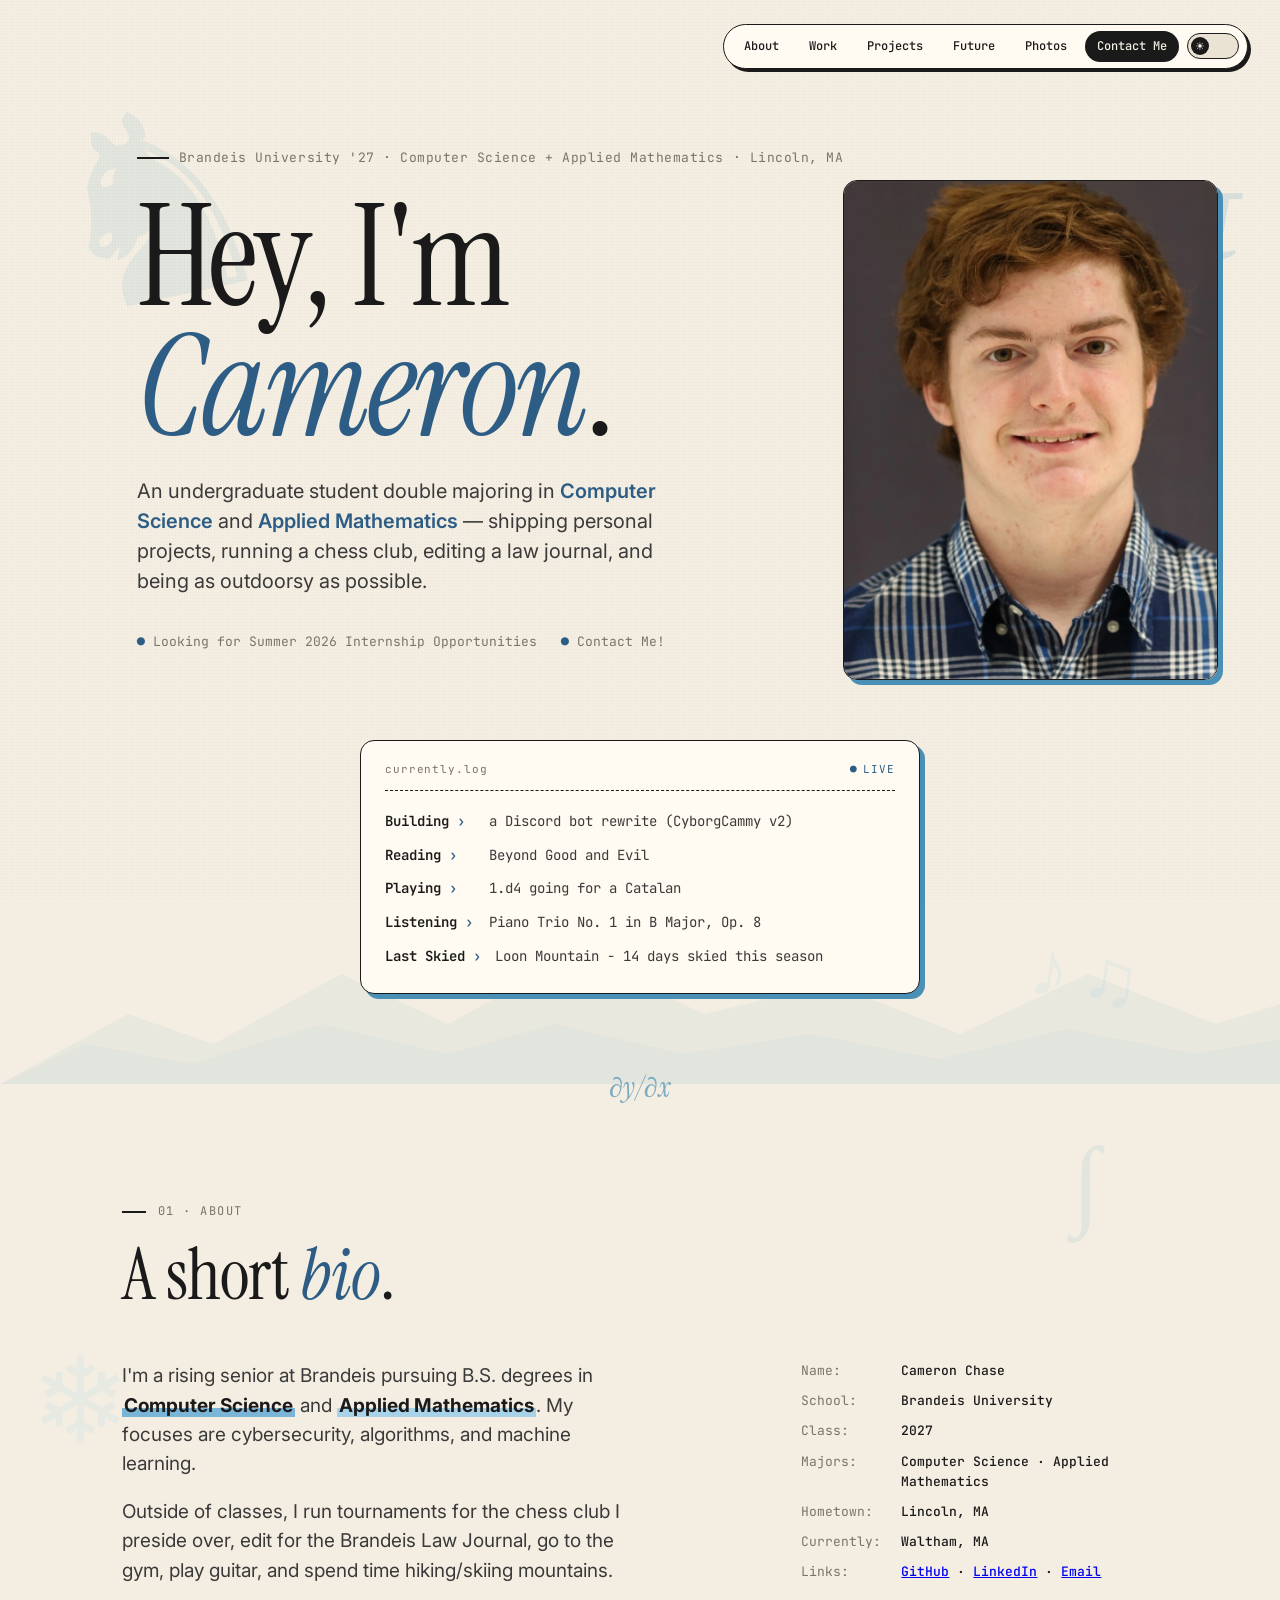
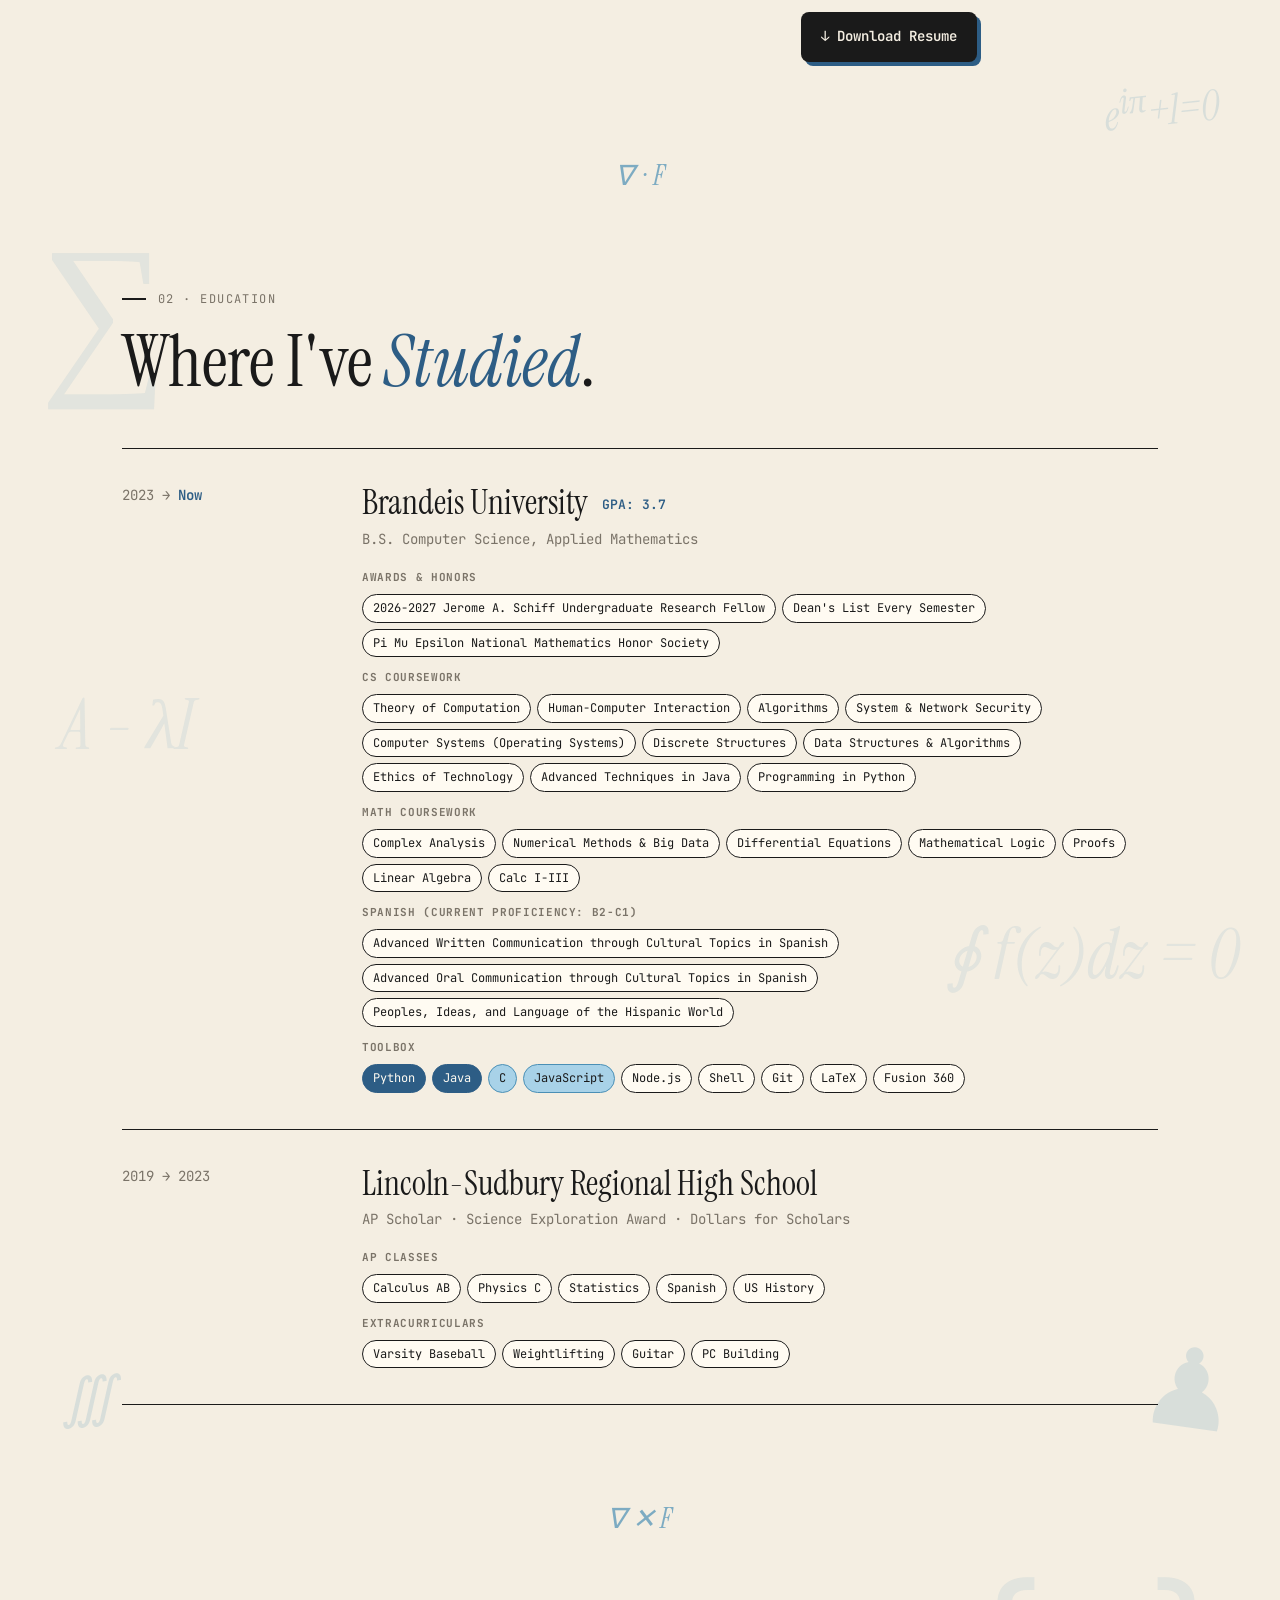
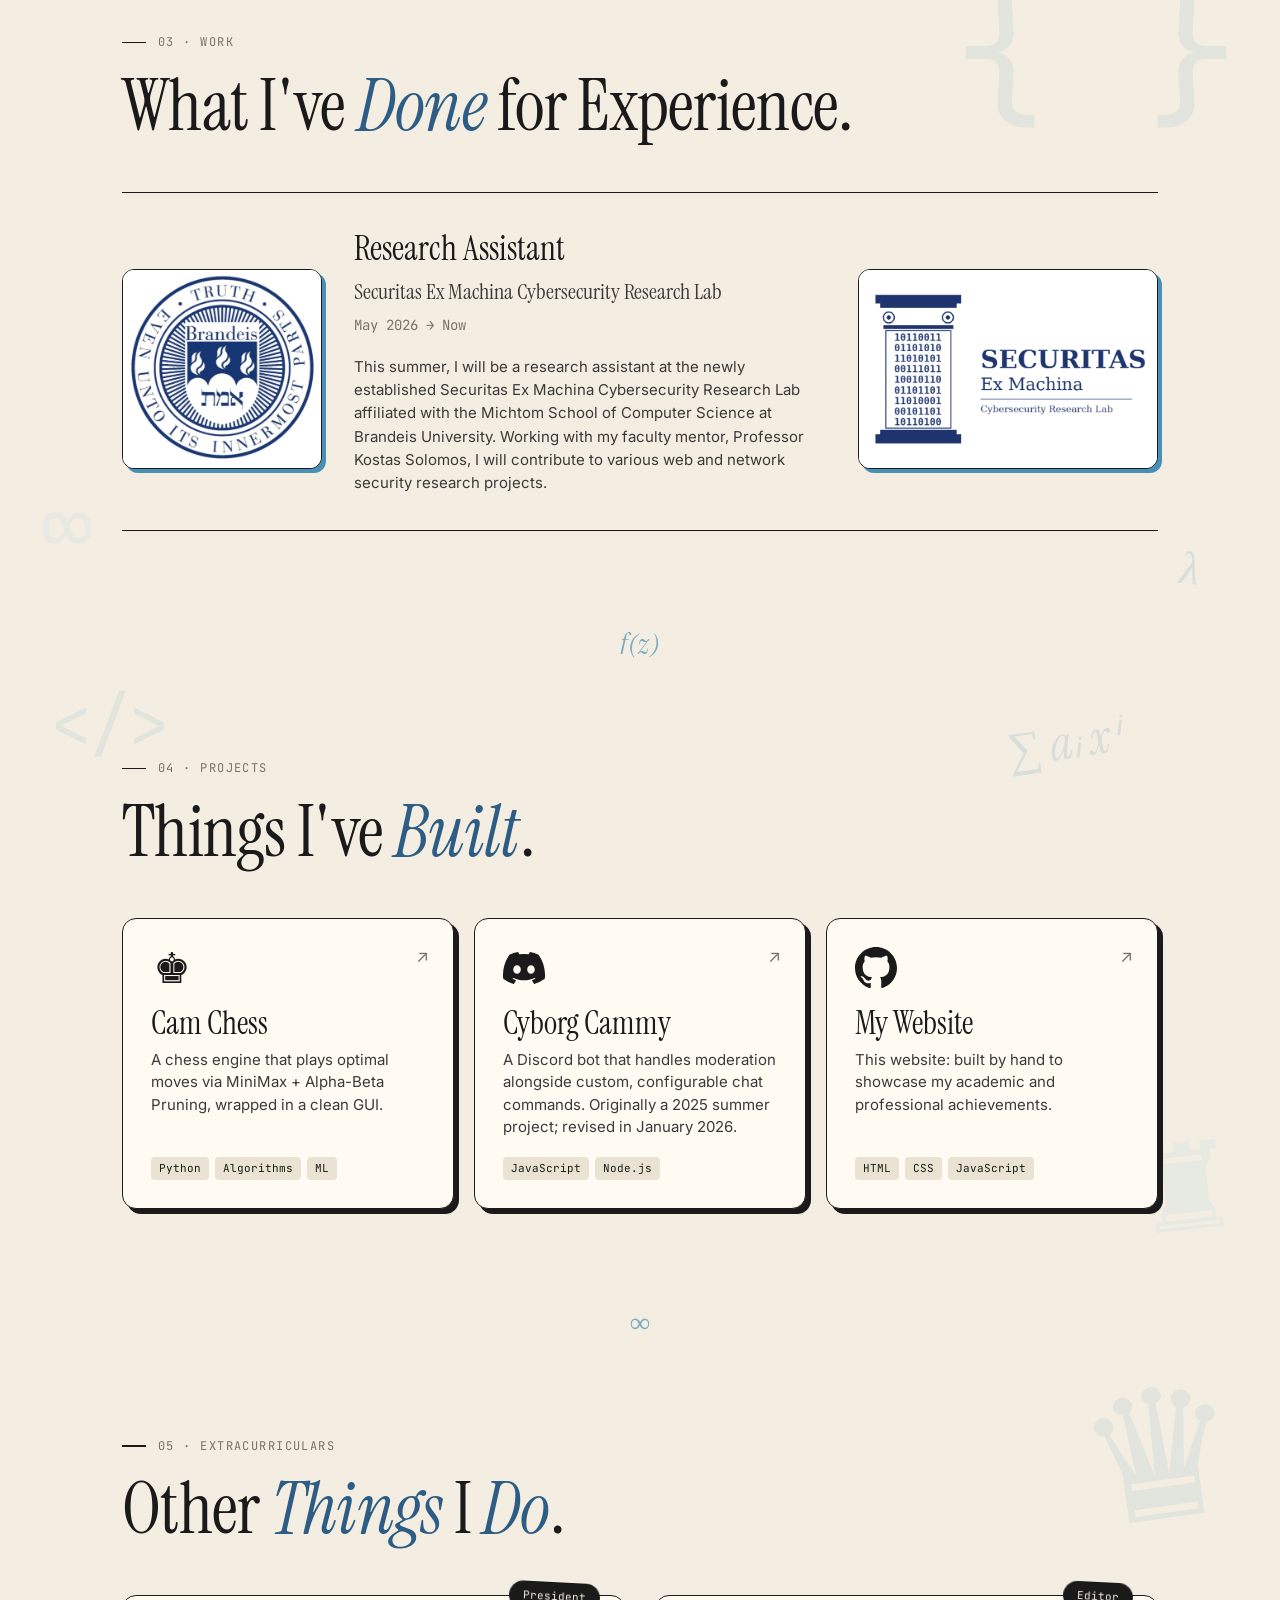
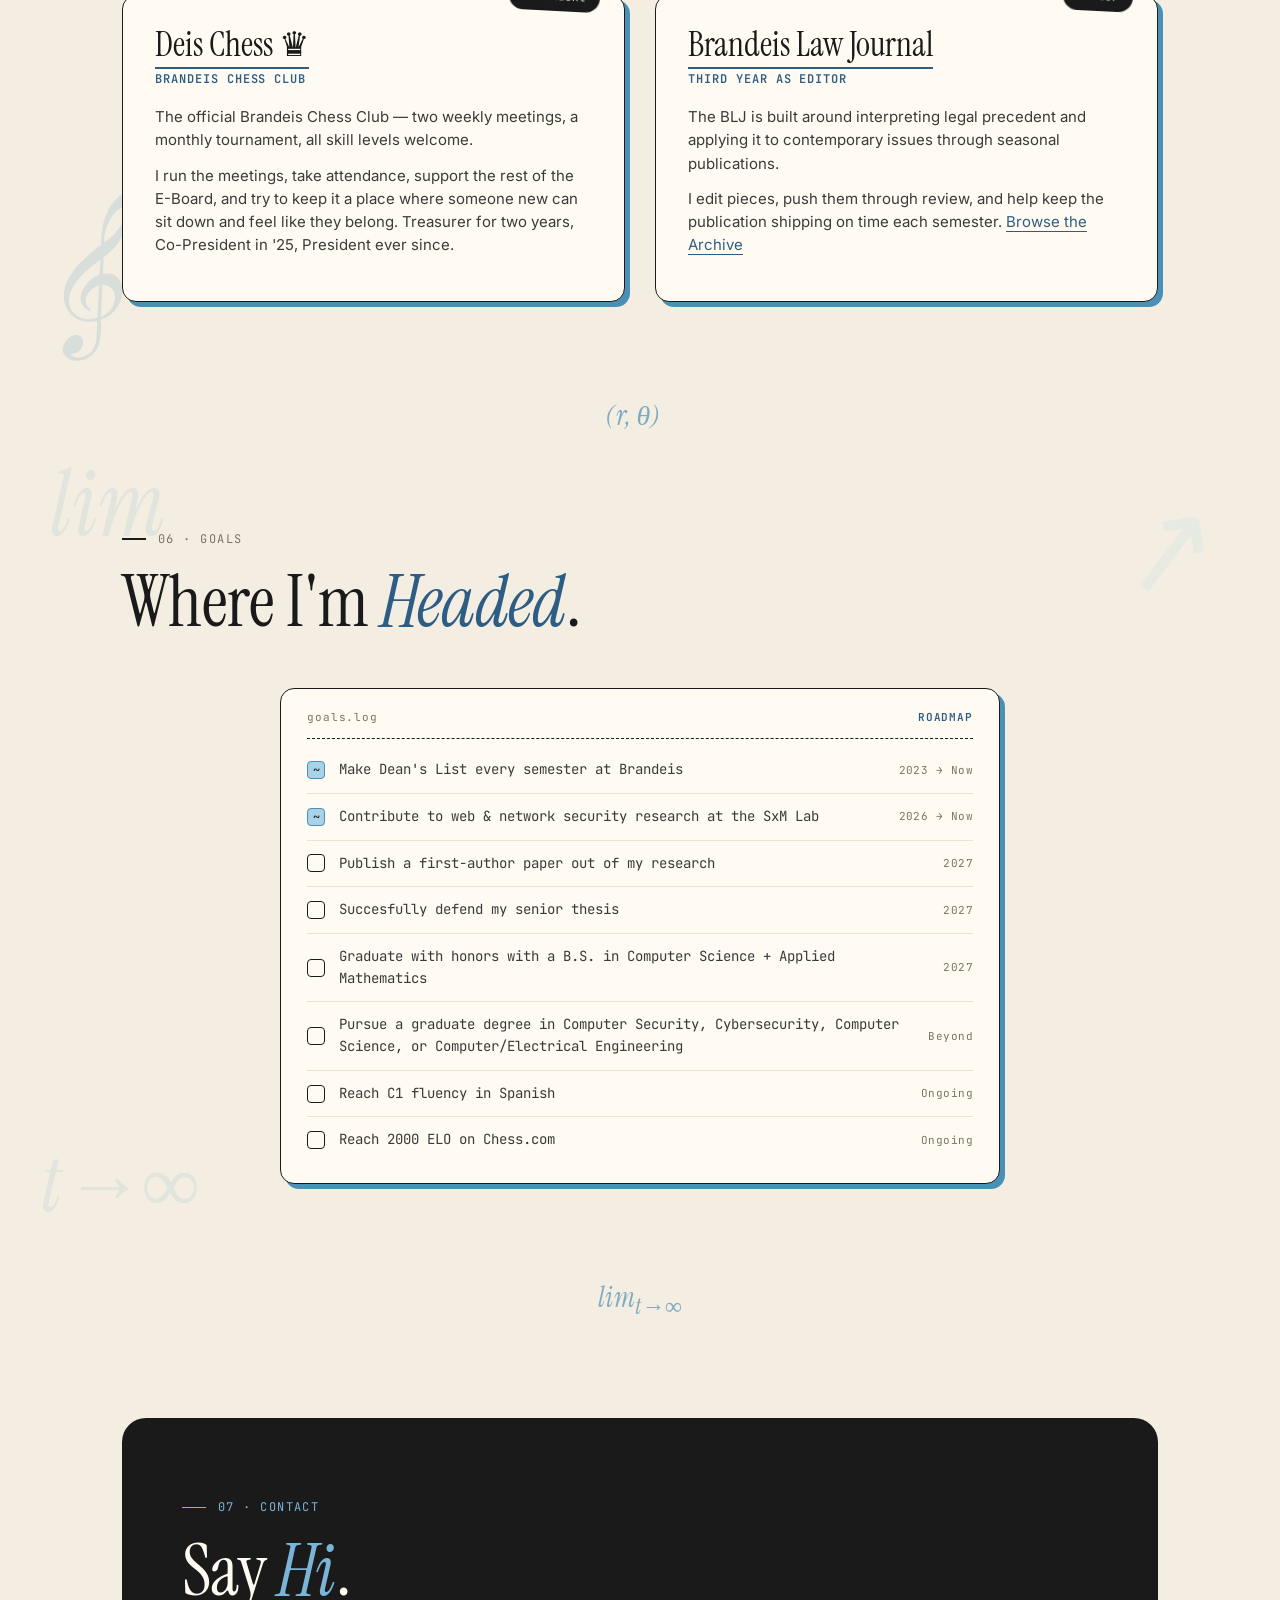
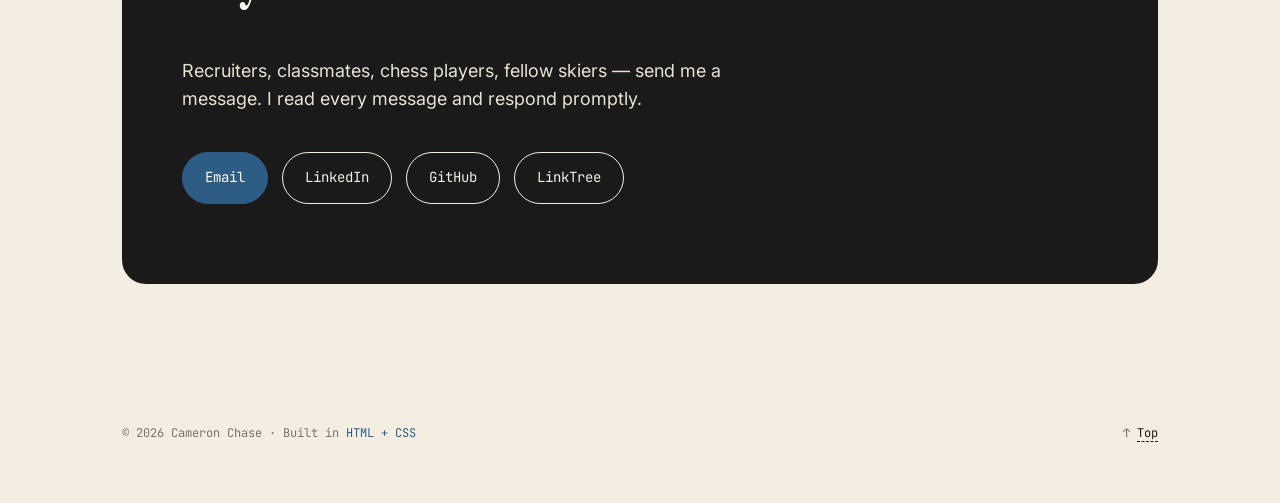
==== index.html @ de9799da "Title page" ====
<!DOCTYPE html>
<html lang="en">
<head>
<meta charset="UTF-8">
<meta name="viewport" content="width=device-width, initial-scale=1.0">
<title>Cameron S. Chase</title>
<meta name="description" content="Cameron Chase — Brandeis '27, double-major in Computer Science and Applied Mathematics. Projects, achievements, research, and a scrapbook.">
<meta name="author" content="Cameron Chase">
<link rel="canonical" href="https://cameronchase.net/">
<meta name="google-site-verification" content="10mtfXcoTwZGBOkKfcpAVhlqliB4SzsrtYAIcs1bolk">

<!-- Cards for querying -->
<meta property="og:title" content="Cameron Chase">
<meta property="og:description" content="Brandeis '27 · CS + Applied Math · projects, achievements, photos.">
<meta property="og:type" content="profile">
<meta property="og:url" content="https://cameronchase.net/">
<meta property="og:site_name" content="Cameron Chase">
<meta property="og:image" content="https://cameronchase.net/images/headshot.webp">
<meta name="twitter:card" content="summary_large_image">
<meta name="twitter:title" content="Cameron Chase">
<meta name="twitter:description" content="Brandeis '27 · CS + Applied Math · projects, achievements, photos.">
<meta name="twitter:image" content="https://cameronchase.net/images/headshot.webp">

<!-- Structured data for Google -->
<script type="application/ld+json">
{
  "@context": "https://schema.org",
  "@type": "Person",
  "name": "Cameron Chase",
  "url": "https://cameronchase.net/",
  "image": "https://cameronchase.net/images/headshot.webp",
  "jobTitle": "Computer Science & Applied Mathematics Student",
  "description": "Brandeis University '27, double-majoring in Computer Science and Applied Mathematics, focused on cybersecurity, algorithms, and machine learning.",
  "alumniOf": {
    "@type": "CollegeOrUniversity",
    "name": "Brandeis University"
  },
  "homeLocation": {
    "@type": "Place",
    "name": "Lincoln, Massachusetts"
  },
  "knowsAbout": ["Cybersecurity", "Algorithms", "Machine Learning", "Applied Mathematics", "Chess"],
  "sameAs": [
    "https://github.com/cameronschase",
    "https://www.linkedin.com/in/cameronschase/",
    "https://www.instagram.com/cam.chase_/"
  ]
}
</script>

<link rel="icon" type="image/x-icon" href="./images/favicon.ico">
<link rel="preconnect" href="https://fonts.googleapis.com">
<link rel="preconnect" href="https://fonts.gstatic.com" crossorigin>
<link href="https://fonts.googleapis.com/css2?family=Instrument+Serif:ital@0;1&family=Inter:wght@400;500;600;700&family=JetBrains+Mono:wght@400;500;600&display=swap" rel="stylesheet">
<link rel="stylesheet" href="style.css">
<script>
  (function(){
    var t = localStorage.getItem('theme');
    if(!t){ t = window.matchMedia('(prefers-color-scheme: dark)').matches ? 'dark' : 'light'; }
    document.documentElement.setAttribute('data-theme', t);
  })();
</script>
</head>
<body>

<!-- floating knight that appears on chess hover -->
<div class="knight" id="knight">&#9822;</div>

<nav>
  <a href="#about" class="hide-sm">About</a>
  <a href="#work" class="hide-sm">Work</a>
  <a href="#projects">Projects</a>
  <a href="#goals">Future</a>
  <a href="photos.html" class="hide-sm">Photos</a>
  <a href="#contact" class="cta">Contact Me</a>
  <button class="theme-toggle" id="themeToggle" type="button" aria-label="Toggle dark mode" title="Toggle light/dark mode"><span class="knob"></span></button>
</nav>

<!-- ── HERO ── -->
<header class="hero">
  <!-- decorative motifs -->
  <span class="decor faint hide-sm" style="top:80px;left:40px;font-size:260px;transform:rotate(-12deg);color:var(--sky-deep)">&#9822;</span>
  <span class="decor soft" style="top:140px;right:40px;font-size:140px;color:var(--sky-deep);font-style:italic">&pi;</span>
  <span class="decor soft hide-sm" style="bottom:60px;right:140px;font-size:78px;color:var(--sky);transform:rotate(8deg)">&#9834; &#9835;</span>
  <!-- snowy ridgeline at the bottom of hero -->
  <svg class="decor faint hide-sm" style="bottom:-10px;left:0;width:100%;height:160px;color:var(--sky-deep)" viewBox="0 0 1200 160" preserveAspectRatio="none" fill="none">
    <path d="M0 160 L120 90 L200 120 L320 50 L420 100 L540 30 L660 90 L780 60 L900 110 L1020 50 L1140 100 L1200 80 L1200 160 Z" fill="currentColor" opacity=".6"/>
    <path d="M0 160 L80 120 L180 140 L300 100 L420 130 L520 100 L640 130 L760 110 L880 135 L1000 105 L1120 130 L1200 115 L1200 160 Z" fill="currentColor"/>
  </svg>
  <div class="container">
    <div class="hero-text">
      <div class="eyebrow">Brandeis University '27 · Computer Science + Applied Mathematics · Lincoln, MA</div>
      <h1>
        Hey, I'm<br><span class="italic">Cameron</span>.
      </h1>
      <p class="tagline">
        An undergraduate student double majoring in <em>Computer Science</em> and <em>Applied Mathematics</em> —
        shipping personal projects, running a chess club, editing a law journal, and being as outdoorsy as possible.
      </p>
      <div class="quick">
        <span>Looking for Summer 2026 Internship Opportunities</span>
        <span>Contact Me!</span>
      </div>
    </div>

    <aside class="hero-photo hide-sm">
      <img src="images/headshot.webp" alt="Cameron Chase" loading="eager">
    </aside>

    <!-- Currently widget -->
    <div class="currently">
      <div class="head">
        <span>currently.log</span>
        <span class="blink">LIVE</span>
      </div>
      <ul>
        <li><b>Building</b>a Discord bot rewrite (CyborgCammy v2)</li>
        <li><b>Reading</b>Beyond Good and Evil</li>
        <li><b>Playing</b>1.d4 going for a Catalan</li>
        <li><b>Listening</b>Piano Trio No. 1 in B Major, Op. 8</li>
        <li><b>Last Skied</b>Loon Mountain - 14 days skied this season</li>
      </ul>
    </div>
  </div>
</header>

<div class="sec-divider" aria-hidden="true">
  <span class="sym">&part;y/&part;x</span>
</div>

<!-- ── ABOUT ── -->
<section id="about">
  <span class="decor faint hide-sm" style="top:30px;right:180px;font-size:100px;color:var(--sky-deep);font-style:italic">&int;</span>
  <span class="decor soft hide-sm" style="bottom:300px;left:30px;font-size:120px;color:var(--sky)">&#10052;</span>
  <span class="decor soft hide-sm" style="bottom:30px;right:60px;font-size:42px;color:var(--sky-deep);font-style:italic;transform:rotate(-6deg)">e<sup>i&pi;</sup>+1=0</span>
  <div class="container">
    <div class="sec-label">01 · About</div>
    <h2 class="sec-title">A short <em>bio</em>.</h2>

    <div class="about-grid">
      <div>
        <p>
          I'm a rising senior at Brandeis pursuing B.S. degrees in <strong>Computer Science</strong>
          and <strong class="cool">Applied Mathematics</strong>. My focuses are cybersecurity, algorithms,
          and machine learning.
        </p>
        <p>
          Outside of classes, I run tournaments for the chess club I preside over,
          edit for the Brandeis Law Journal, go to the gym, play guitar, and spend time hiking/skiing mountains.
        </p>
      </div>
      <div class="about-side">
        <dl>
          <dt>Name:</dt><dd>Cameron Chase</dd>
          <dt>School:</dt><dd>Brandeis University</dd>
          <dt>Class:</dt><dd>2027</dd>
          <dt>Majors:</dt><dd>Computer Science · Applied Mathematics</dd>
          <dt>Hometown:</dt><dd>Lincoln, MA</dd>
          <dt>Currently:</dt><dd>Waltham, MA</dd>
          <dt>Links:</dt><dd><a href="https://github.com/cameronschase" target="_blank">GitHub</a> · 
            <a href="https://www.linkedin.com/in/cameronschase/" target="_blank">LinkedIn</a> · 
            <a href="mailto:cameron.chase@gmail.com" target="_blank">Email</a></dd>
        </dl>
        <a href="documents/Cameron Chase Resume.pdf" class="download" download>
          &darr; Download Resume
        </a>
      </div>
    </div>
  </div>
</section>

<div class="sec-divider" aria-hidden="true">
  <span class="sym">&nabla;&nbsp; &middot; F</span>
</div>

<!-- ── EDUCATION ── -->
<section id="education">
  <span class="decor faint hide-sm" style="top:30px;left:40px;font-size:180px;color:var(--sky-deep);font-style:italic">&sum;</span>
  <span class="decor faint hide-sm" style="top:730px;right:40px;font-size:70px;color:var(--sky-deep);font-style:italic">&conint; f(z)dz = 0</span>
  <span class="decor faint hide-sm" style="top:500px;left:60px;font-size:70px;color:var(--sky-deep);font-style:italic">A - &lambda;I</span>
  <span class="decor soft hide-sm" style="bottom:60px;right:40px;font-size:110px;color:var(--sky-deep);transform:rotate(8deg)">&#9823;</span>
  <span class="decor soft hide-sm" style="bottom:80px;left:60px;font-size:54px;color:var(--sky-deep);font-style:italic;transform:rotate(-4deg)">&iiint;</span>
  <div class="container">
    <div class="sec-label">02 · Education</div>
    <h2 class="sec-title">Where I've <em>Studied</em>.</h2>

    <div class="timeline">
      <div class="edu-item">
        <div class="edu-year">
          2023 &rarr; <span class="now">Now</span>
        </div>
        <div>
          <div class="edu-school">
            Brandeis University
            <span class="gpa">GPA: 3.7</span>
          </div>
          <div class="edu-meta">B.S. Computer Science, Applied Mathematics</div>
          <div class="pill-row">
            <b>Awards &amp; Honors</b>
            <div class="pills">
              <span class="pill">2026-2027 Jerome A. Schiff Undergraduate Research Fellow</span>
              <span class="pill">Dean's List Every Semester</span>
              <span class="pill">Pi Mu Epsilon National Mathematics Honor Society</span>
            </div>
          </div>
          <div class="pill-row">
            <b>CS Coursework</b>
            <div class="pills">
              <span class="pill">Theory of Computation</span>
              <span class="pill">Human-Computer Interaction</span>
              <span class="pill">Algorithms</span>
              <span class="pill">System &amp; Network Security</span>
              <span class="pill">Computer Systems (Operating Systems)</span>
              <span class="pill">Discrete Structures</span>
              <span class="pill">Data Structures &amp; Algorithms</span>
              <span class="pill">Ethics of Technology</span>
              <span class="pill">Advanced Techniques in Java</span>
              <span class="pill">Programming in Python</span>
            </div>
          </div>
          <div class="pill-row">
            <b>Math Coursework</b>
            <div class="pills">
              <span class="pill">Complex Analysis</span>
              <span class="pill">Numerical Methods &amp; Big Data</span>
              <span class="pill">Differential Equations</span>
              <span class="pill">Mathematical Logic</span>
              <span class="pill">Proofs</span>
              <span class="pill">Linear Algebra</span>
              <span class="pill">Calc I-III</span>
            </div>
          </div>
          <div class="pill-row">
            <b>Spanish (Current Proficiency: B2-C1)</b>
            <div class="pills">
              <span class="pill">Advanced Written Communication through Cultural Topics in Spanish</span>
              <span class="pill">Advanced Oral Communication through Cultural Topics in Spanish</span>
              <span class="pill">Peoples, Ideas, and Language of the Hispanic World</span>
            </div>
          </div>
          <div class="pill-row">
            <b>toolbox</b>
            <div class="pills">
              <span class="pill hot">Python</span>
              <span class="pill hot">Java</span>
              <span class="pill cool">C</span>
              <span class="pill cool">JavaScript</span>
              <span class="pill">Node.js</span>
              <span class="pill">Shell</span>
              <span class="pill">Git</span>
              <span class="pill">LaTeX</span>
              <span class="pill">Fusion 360</span>
            </div>
          </div>
        </div>
      </div>

      <div class="edu-item">
        <div class="edu-year">2019 &rarr; 2023</div>
        <div>
          <div class="edu-school">Lincoln-Sudbury Regional High School
          </div>
          <div class="edu-meta">AP Scholar · Science Exploration Award · Dollars for Scholars</div>
          <div class="pill-row">
            <b>ap classes</b>
            <div class="pills">
              <span class="pill">Calculus AB</span>
              <span class="pill">Physics C</span>
              <span class="pill">Statistics</span>
              <span class="pill">Spanish</span>
              <span class="pill">US History</span>
            </div>
          </div>
          <div class="pill-row">
            <b>extracurriculars</b>
            <div class="pills">
              <span class="pill">Varsity Baseball</span>
              <span class="pill">Weightlifting</span>
              <span class="pill">Guitar</span>
              <span class="pill">PC Building</span>
            </div>
          </div>
        </div>
      </div>
    </div>
  </div>
</section>

<div class="sec-divider" aria-hidden="true">
  <span class="sym">&nabla; &#10005; F</span>
</div>

<!-- ── WORK ── -->
<section id="work">
  <span class="decor faint hide-sm" style="top:40px;right:40px;font-size:160px;color:var(--sky-deep);font-family:'JetBrains Mono',monospace">{ }</span>
  <span class="decor soft hide-sm" style="bottom:60px;left:40px;font-size:90px;color:var(--sky);font-family:'JetBrains Mono',monospace">&infin;</span>
  <span class="decor soft hide-sm" style="bottom:40px;right:80px;font-size:46px;color:var(--sky-deep);font-style:italic;transform:rotate(6deg)">&lambda;</span>
  <div class="container">
    <div class="sec-label">03 · Work</div>
    <h2 class="sec-title">What I've <em>Done</em> for Experience.</h2>

    <div class="timeline">
      <div class="edu-item">
        <div class="edu-year">
          <img class="work-logo" src="images/logos/Brandeis.webp" alt="Brandeis University Seal">
        </div>
        <div>
          <div class="edu-school">Research Assistant<br><span class="sub">Securitas Ex Machina Cybersecurity Research Lab</span></div>
          <div class="edu-meta">May 2026 &rarr; <span class="now">Now</span></div>
          <p style="color:var(--ink-soft);font-size:15px;margin-top:8px;max-width:520px">
            This summer, I will be a research assistant at the newly established Securitas Ex Machina Cybersecurity Research Lab affiliated
            with the Michtom School of Computer Science at Brandeis University. Working with my faculty mentor, Professor Kostas Solomos, I will
            contribute to various web and network security research projects.
          </p>
        </div>
        <img class="work-photo" src="images/logos/Lab.webp" alt="Securitas Ex Machina Cybersecurity Research Lab">
      </div>
    </div>
  </div>
</section>

<div class="sec-divider" aria-hidden="true">
  <span class="sym">f(z)</span>
</div>

<!-- ── PROJECTS ── -->
<section id="projects">
  <span class="decor faint hide-sm" style="top:30px;left:50px;font-size:70px;color:var(--sky-deep);font-family:'JetBrains Mono',monospace;letter-spacing:-.04em">&lt;/&gt;</span>
  <span class="decor soft hide-sm" style="bottom:60px;right:40px;font-size:120px;color:var(--sky);transform:rotate(-6deg)">&#9820;</span>
  <span class="decor soft hide-sm" style="top:60px;right:160px;font-size:48px;color:var(--sky-deep);font-style:italic;transform:rotate(-8deg)">&sum; a&#7522; x&#8305;</span>
  <div class="container">
    <div class="sec-label">04 · Projects</div>
    <h2 class="sec-title">Things I've <em>Built</em>.</h2>

    <div class="proj-grid">
      <a class="proj chess" href="https://github.com/cameronschase/camchess" target="_blank" rel="noopener">
        <span class="arrow">&nearr;</span>
        <div class="icon lg">&#9818;</div>
        <h3>Cam Chess</h3>
        <p>A chess engine that plays optimal moves via MiniMax + Alpha-Beta Pruning, wrapped in a clean GUI.</p>
        <div class="tech"><span>Python</span><span>Algorithms</span><span>ML</span></div>
      </a>

      <a class="proj" href="https://github.com/cameronschase/CyborgCammy" target="_blank" rel="noopener">
        <span class="arrow">&nearr;</span>
        <div class="icon">
          <svg viewBox="0 0 24 24" width="42" height="42" fill="currentColor"><path d="M20.317 4.37a19.79 19.79 0 0 0-4.885-1.515.07.07 0 0 0-.075.036c-.21.375-.444.864-.608 1.25a18.27 18.27 0 0 0-5.487 0 12.64 12.64 0 0 0-.617-1.25.077.077 0 0 0-.075-.036A19.736 19.736 0 0 0 3.677 4.37a.07.07 0 0 0-.032.027C.533 9.046-.32 13.58.099 18.057a.082.082 0 0 0 .031.057 19.9 19.9 0 0 0 5.993 3.03.078.078 0 0 0 .084-.028c.462-.63.873-1.295 1.226-1.994a.076.076 0 0 0-.041-.106 13.107 13.107 0 0 1-1.872-.892.077.077 0 0 1-.008-.128 10.2 10.2 0 0 0 .372-.292.074.074 0 0 1 .077-.01c3.928 1.793 8.18 1.793 12.062 0a.074.074 0 0 1 .078.01c.12.098.246.198.373.292a.077.077 0 0 1-.006.127 12.299 12.299 0 0 1-1.873.892.077.077 0 0 0-.04.107c.36.698.772 1.362 1.225 1.993a.076.076 0 0 0 .084.028 19.84 19.84 0 0 0 6.002-3.03.077.077 0 0 0 .032-.054c.5-5.177-.838-9.674-3.549-13.66a.061.061 0 0 0-.031-.03zM8.02 15.331c-1.183 0-2.157-1.085-2.157-2.419 0-1.333.956-2.419 2.157-2.419 1.21 0 2.176 1.096 2.157 2.42 0 1.333-.956 2.418-2.157 2.418zm7.974 0c-1.183 0-2.157-1.085-2.157-2.419 0-1.333.955-2.419 2.157-2.419 1.21 0 2.176 1.096 2.157 2.42 0 1.333-.946 2.418-2.157 2.418z"/></svg>
        </div>
        <h3>Cyborg Cammy</h3>
        <p>A Discord bot that handles moderation alongside custom, configurable chat commands. Originally a 2025 summer project; revised in January 2026.</p>
        <div class="tech"><span>JavaScript</span><span>Node.js</span></div>
      </a>

      <a class="proj" href="https://github.com/cameronschase/cameronschase.github.io" target="_blank" rel="noopener">
        <span class="arrow">&nearr;</span>
        <div class="icon">
          <svg viewBox="0 0 24 24" width="42" height="42" fill="currentColor"><path d="M12 0C5.37 0 0 5.37 0 12c0 5.31 3.435 9.795 8.205 11.385.6.105.825-.255.825-.57 0-.285-.015-1.23-.015-2.235-3.015.555-3.795-.735-4.035-1.41-.135-.345-.72-1.41-1.23-1.695-.42-.225-1.02-.78-.015-.795.945-.015 1.62.87 1.845 1.23 1.08 1.815 2.805 1.305 3.495.99.105-.78.42-1.305.765-1.605-2.67-.3-5.46-1.335-5.46-5.925 0-1.305.465-2.385 1.23-3.225-.12-.3-.54-1.53.12-3.18 0 0 1.005-.315 3.3 1.23.96-.27 1.98-.405 3-.405s2.04.135 3 .405c2.295-1.56 3.3-1.23 3.3-1.23.66 1.65.24 2.88.12 3.18.765.84 1.23 1.905 1.23 3.225 0 4.605-2.805 5.625-5.475 5.925.435.375.81 1.095.81 2.22 0 1.605-.015 2.895-.015 3.3 0 .315.225.69.825.57A12.02 12.02 0 0 0 24 12c0-6.63-5.37-12-12-12z"/></svg>
        </div>
        <h3>My Website</h3>
        <p>This website: built by hand to showcase my academic and professional achievements.</p>
        <div class="tech"><span>HTML</span><span>CSS</span><span>JavaScript</span></div>
      </a>
    </div>
  </div>
</section>

<div class="sec-divider" aria-hidden="true">
  <span class="sym">&infin;</span>
</div>

<!-- ── EXTRACURRICULARS ── -->
<section id="extracurriculars">
  <span class="decor faint hide-sm" style="top:30px;right:40px;font-size:180px;color:var(--sky-deep);transform:rotate(-8deg)">&#9819;</span>
  <span class="decor soft hide-sm" style="bottom:60px;left:40px;font-size:140px;color:var(--sky-deep);font-family:'Instrument Serif',serif;font-style:italic">&#119070;</span>
  <div class="container">
    <div class="sec-label">05 · Extracurriculars</div>
    <h2 class="sec-title">Other <em>Things</em> I <em>Do</em>.</h2>

    <div class="ec-grid">
      <div class="ec">
        <div class="badge">President</div>
        <h3><a href="https://linktr.ee/deis.chess" target="_blank">Deis Chess &#9819;</a></h3>
        <div class="role">brandeis chess club</div>
        <p>
          The official Brandeis Chess Club — two weekly meetings, a monthly tournament,
          all skill levels welcome.
        </p>
        <p>
          I run the meetings, take attendance, support the rest of the E-Board,
          and try to keep it a place where someone new can sit down and feel
          like they belong. Treasurer for two years, Co-President in '25,
          President ever since.
        </p>
      </div>

      <div class="ec">
        <div class="badge">Editor</div>
        <h3><a href="https://brandeislawjournal.wordpress.com/" target="_blank">Brandeis Law Journal</a></h3>
        <div class="role">third year as editor</div>
        <p>
          The BLJ is built around interpreting legal precedent and applying it to
          contemporary issues through seasonal publications.
        </p>
        <p>
          I edit pieces, push them through review, and help keep the publication
          shipping on time each semester.
          
          <a href="https://journals.library.brandeis.edu/index.php/blj" class="inline-link">Browse the Archive</a>
        </p>
      </div>
    </div>
  </div>
</section>

<div class="sec-divider" aria-hidden="true">
  <span class="sym">(r, &theta;)</span><span class="op">
</div>

<!-- ── GOALS ── -->
<section id="goals">
  <span class="decor faint hide-sm" style="top:30px;left:50px;font-size:90px;color:var(--sky-deep);font-style:italic">lim</span>
  <span class="decor soft hide-sm" style="top:60px;right:60px;font-size:120px;color:var(--sky);transform:rotate(-8deg)">&#8599;</span>
  <span class="decor faint hide-sm" style="bottom:60px;left:40px;font-size:80px;color:var(--sky-deep);font-style:italic">t&rarr;&infin;</span>
  <div class="container">
    <div class="sec-label">06 · Goals</div>
    <h2 class="sec-title">Where I'm <em>Headed</em>.</h2>

    <div class="goals-log">
      <div class="head">
        <span>goals.log</span>
        <span class="track">ROADMAP</span>
      </div>
      <ul>
        <li class="wip"><span class="box"></span><span class="txt">Make Dean's List every semester at Brandeis</span><span class="when">2023 &rarr; Now</span></li>
        <li class="wip"><span class="box"></span><span class="txt">Contribute to web & network security research at the SxM Lab</span><span class="when">2026 &rarr; Now</span></li>
        <li><span class="box"></span><span class="txt">Publish a first-author paper out of my research</span><span class="when">2027</span></li>
        <li><span class="box"></span><span class="txt">Succesfully defend my senior thesis</span><span class="when">2027</span></li>
        <li><span class="box"></span><span class="txt">Graduate with honors with a B.S. in Computer Science + Applied Mathematics</span><span class="when">2027</span></li>
        <li><span class="box"></span><span class="txt">Pursue a graduate degree in Computer Security, Cybersecurity, Computer Science, or Computer/Electrical Engineering</span><span class="when">Beyond</span></li>
        <li><span class="box"></span><span class="txt">Reach C1 fluency in Spanish</span><span class="when">Ongoing</span></li>
        <li><span class="box"></span><span class="txt">Reach 2000 ELO on Chess.com</span><span class="when">Ongoing</span></li>
      </ul>
    </div>
  </div>
</section>

<div class="sec-divider" aria-hidden="true">
  <span class="sym">lim<sub>t&rarr;&infin;</sub></span>
</div>

<!-- ── CONTACT ── -->
<section id="contact">
  <div class="container">
    <div class="contact-wrap">
      <div class="sec-label">07 · Contact</div>
      <h2 class="sec-title">Say <em>Hi</em>.</h2>
      <p>
        Recruiters, classmates, chess players, fellow skiers — send me a message.
        I read every message and respond promptly.
      </p>
      <div class="contact-links">
        <a href="mailto:cameron.chase@gmail.com" class="primary">Email</a>
        <a href="https://www.linkedin.com/in/cameronschase/" target="_blank">LinkedIn</a>
        <a href="https://github.com/cameronschase" target="_blank">GitHub</a>
        <a href="https://linktr.ee/cameronchase" target="_blank">LinkTree</a>
      </div>
    </div>
  </div>
</section>

<footer>
  <div class="container row">
    <span>&copy; 2026 Cameron Chase · Built in <span class="col-trick">HTML + CSS</span></span>
    <span>&uarr; <a href="#">Top</a></span>
  </div>
</footer>

<script src="script.js" defer></script>
</body>
</html>
---- style.css ----
/* ─────────────────────────────────────────────────────
   Cameron Chase — site styles
   Shared by index.html and photos.html
   ───────────────────────────────────────────────────── */

:root{
  --cream:#F4EEE2;
  --cream-2:#EAE2D2;
  --ink:#1A1A1A;
  --ink-soft:#3a3a3a;
  --muted:#7a7368;
  --rust:#2D5D85;       /* primary accent — navy */
  --rust-soft:#7AB5D8;  /* secondary highlight — medium blue */
  --sky:#A8D2E8;        /* baby blue */
  --sky-soft:#D6EAF4;   /* palest tint */
  --sky-deep:#4A8FB5;   /* deep blue — shadow / hover */
  --forest:#1F4538;
  --paper:#FFFBF2;
}

/* dark theme — variable overrides cascade through every component */
[data-theme="dark"]{
  --cream:#15171B;
  --cream-2:#262B31;
  --ink:#ECE6DA;
  --ink-soft:#C6C0B5;
  --muted:#928C80;
  --rust:#5BA3D6;
  --rust-soft:#7AB5D8;
  --sky:#A8D2E8;
  --sky-soft:#2A3742;
  --sky-deep:#6BB3D8;
  --forest:#3C7A64;
  --paper:#1C2026;
}

*{box-sizing:border-box;margin:0;padding:0}
html{scroll-behavior:smooth}
body{
  background:var(--cream);
  color:var(--ink);
  font-family:'Inter',system-ui,-apple-system,sans-serif;
  font-size:17px;
  line-height:1.55;
  overflow-x:hidden;
  min-height:100vh;
  transition:background .3s ease,color .3s ease;
}

/* paper grain — fixed across the viewport */
body::before{
  content:"";position:fixed;inset:0;pointer-events:none;z-index:0;
  background-image:radial-gradient(rgba(0,0,0,0.04) 1px,transparent 1px);
  background-size:3px 3px;mix-blend-mode:multiply;
}
[data-theme="dark"] body::before{
  background-image:radial-gradient(rgba(255,255,255,0.022) 1px,transparent 1px);
  mix-blend-mode:screen;
}

.container{max-width:1100px;margin:0 auto;padding:0 32px;position:relative;z-index:1}
body.photos-page .container{max-width:1200px}

/* ─── NAV ───────────────────────────────────────────── */
nav{
  position:fixed;top:24px;right:32px;z-index:50;
  display:flex;gap:6px;align-items:center;
  background:var(--paper);
  border:1.5px solid var(--ink);
  border-radius:999px;
  padding:6px 8px;
  box-shadow:3px 3px 0 var(--ink);
  font-family:'JetBrains Mono',monospace;
  font-size:12px;font-weight:500;
}
nav a{
  color:var(--ink);text-decoration:none;
  padding:6px 12px;border-radius:999px;
  transition:background .15s,color .15s;
}
nav a:hover{background:var(--cream-2)}
nav a.active{background:var(--sky);color:var(--ink)}
nav a.cta{background:var(--ink);color:var(--cream)}
nav a.cta:hover{background:var(--rust);color:var(--paper)}

/* theme toggle slider */
.theme-toggle{
  appearance:none;-webkit-appearance:none;
  flex:none;cursor:pointer;
  position:relative;
  width:52px;height:26px;padding:0;margin-left:2px;
  border:1.5px solid var(--ink);
  border-radius:999px;
  background:var(--cream-2);
  transition:background .2s;
}
.theme-toggle .knob{
  position:absolute;top:50%;left:3px;
  transform:translateY(-50%);
  width:18px;height:18px;border-radius:50%;
  background:var(--ink);
  display:flex;align-items:center;justify-content:center;
  font-size:11px;line-height:1;color:var(--paper);
  transition:left .22s ease,background .2s;
}
.theme-toggle .knob::after{content:"\2600"}            /* ☀ */
[data-theme="dark"] .theme-toggle .knob{left:31px}
[data-theme="dark"] .theme-toggle .knob::after{content:"\263E"} /* ☾ */

@media (max-width:600px){
  nav{padding:4px 6px;font-size:11px}
  nav a{padding:6px 10px}
  nav a.hide-sm{display:none}
}

/* ─── SECTIONS ──────────────────────────────────────── */
section{padding:100px 0;position:relative;z-index:1}
.sec-label{
  font-family:'JetBrains Mono',monospace;
  font-size:12px;letter-spacing:.12em;color:var(--muted);
  text-transform:uppercase;
  margin-bottom:18px;
  display:flex;align-items:center;gap:12px;
}
.sec-label::before{content:"";width:24px;height:1.5px;background:var(--ink)}
.sec-title{
  font-family:'Instrument Serif',serif;font-weight:400;
  font-size:clamp(40px,6vw,72px);line-height:1;
  letter-spacing:-.01em;
  margin-bottom:50px;
  max-width:800px;
}
.sec-title em{font-style:italic;color:var(--rust)}

/* ─── SECTION DIVIDER (math symbols between sections) ─ */
.sec-divider{
  position:relative;z-index:2;
  display:flex;align-items:center;justify-content:center;gap:14px;
  max-width:1100px;margin:0 auto;padding:0 32px;
  pointer-events:none;user-select:none;
}
.sec-divider .sym{
  font-family:'Instrument Serif',serif;font-style:italic;
  font-size:28px;color:var(--sky-deep);opacity:.7;
  letter-spacing:.01em;line-height:1;
}
.sec-divider .sym sup{font-size:.65em;vertical-align:.5em}
.sec-divider .op{
  font-family:'Instrument Serif',serif;
  font-size:22px;color:var(--muted);opacity:.55;line-height:1;
}
@media (max-width:780px){
  .sec-divider .sym{font-size:22px}
  .sec-divider .op{font-size:18px}
}

/* ─── BACKGROUND DECOR (chess, math, music, ski) ───── */
.decor{
  position:absolute;
  pointer-events:none;
  user-select:none;
  z-index:0;
  font-family:'Instrument Serif',serif;
  font-weight:400;line-height:1;
  color:var(--sky-deep);
}
.decor.faint{opacity:.10}
.decor.soft{opacity:.16}
.decor.med{opacity:.22}
.decor svg{display:block}
@media (max-width:780px){
  .decor.hide-sm{display:none}
}

/* ═════════════════════════════════════════════════════
   HOME PAGE (index.html)
   ═════════════════════════════════════════════════════ */

/* ─── HERO ──────────────────────────────────────────── */
.hero{
  min-height:88vh;
  display:flex;align-items:center;
  padding:120px 0 80px;position:relative;
}
.hero .container{
  display:grid;
  grid-template-columns:1fr 300px;
  gap:-50px;
  align-items:center;
}
.hero-photo{justify-self:end;align-self:start;width:100%;max-width:300px;margin-top:60px;}
.hero-photo img{
  display:block;
  width:125%;
  aspect-ratio:3/4;
  object-fit:cover;
  border:1.5px solid var(--ink);
  border-radius:14px;
  box-shadow:5px 5px 0 var(--sky-deep);
}
@media (max-width:780px){
  .hero .container{grid-template-columns:1fr;gap:0}
  .hero-photo{display:none}
}
.hero .eyebrow{
  font-family:'JetBrains Mono',monospace;
  font-size:13px;letter-spacing:.04em;
  color:var(--muted);
  margin-bottom:25px;
  display:flex;align-items:center;gap:10px;
}
.hero .eyebrow::before{content:"";width:32px;height:1.5px;background:var(--ink)}
.hero h1{
  font-family:'Instrument Serif',serif;
  font-weight:400;
  font-size:clamp(64px,11vw,160px);
  line-height:.92;
  letter-spacing:-.02em;
  margin-bottom:24px;
}
.hero h1 .italic{font-style:italic;color:var(--rust)}
.hero h1 .ampersand{font-style:italic;color:var(--muted);font-size:.7em;vertical-align:0.05em}
.hero .tagline{
  font-size:20px;line-height:1.5;
  max-width:560px;color:var(--ink-soft);
  margin-bottom:36px;
}
.hero .tagline em{color:var(--rust);font-style:normal;font-weight:600}
.hero .quick{
  display:flex;gap:24px;flex-wrap:wrap;
  font-family:'JetBrains Mono',monospace;font-size:13px;color:var(--muted);
}
.hero .quick span{display:flex;gap:8px;align-items:center}
.hero .quick span::before{content:"●";color:var(--rust)}

/* ─── CURRENTLY widget ──────────────────────────────── */
.currently{
  grid-column:1 / -1;
  justify-self:center;
  margin-top:60px;
  background:var(--paper);
  border:1.5px solid var(--ink);
  border-radius:14px;
  box-shadow:5px 5px 0 var(--sky-deep);
  padding:20px 24px;
  width:100%;
  max-width:560px;
  font-family:'JetBrains Mono',monospace;
  font-size:13px;
}
.currently .head{
  display:flex;justify-content:space-between;align-items:center;
  margin-bottom:14px;padding-bottom:12px;
  border-bottom:1px dashed var(--ink);
  color:var(--muted);font-size:11px;letter-spacing:.08em;
}
.currently .head .blink{color:var(--rust)}
.currently .head .blink::before{
  content:"●";margin-right:6px;
  animation:blink 1.4s infinite;
}
@keyframes blink{0%,100%{opacity:1}50%{opacity:.2}}
.currently ul{list-style:none}
.currently li{
  display:flex;gap:14px;padding:6px 0;font-size:14px;color:var(--ink-soft);
}
.currently li b{
  color:var(--ink);font-weight:600;min-width:90px;
}
.currently li b::after{content:" ›";color:var(--rust)}

/* ─── ABOUT ─────────────────────────────────────────── */
.about-grid{display:grid;grid-template-columns:1.4fr 1fr;gap:180px;align-items:start}
@media (max-width:780px){.about-grid{grid-template-columns:1fr;gap:30px}}
.about-grid p{font-size:19px;line-height:1.55;color:var(--ink-soft);margin-bottom:18px}
.about-grid p strong{color:var(--ink);background:linear-gradient(transparent 60%,var(--rust-soft) 60%);padding:0 2px}
.about-grid p strong.cool{background:linear-gradient(transparent 60%,var(--sky) 60%)}
.about-side{font-family:'JetBrains Mono',monospace;font-size:13px}
.about-side dl{display:grid;grid-template-columns:auto 1fr;gap:10px 20px}
.about-side dt{color:var(--muted);}
.about-side dd{color:var(--ink);font-weight:500}
.about-side .download{
  display:inline-flex;align-items:center;gap:10px;
  margin-top:30px;
  background:var(--ink);color:var(--cream);
  padding:14px 20px;border-radius:8px;
  text-decoration:none;font-weight:600;font-size:14px;
  box-shadow:4px 4px 0 var(--rust);
  transition:transform .15s,box-shadow .15s;
}
.about-side .download:hover{transform:translate(-2px,-2px);box-shadow:6px 6px 0 var(--rust)}

/* ─── EDUCATION & WORK timelines ────────────────────── */
.timeline{position:relative;padding-left:0}
.edu-item{
  display:grid;grid-template-columns:200px 1fr;gap:40px;
  padding:36px 0;border-top:1px solid var(--ink);
}
.edu-item:last-child{border-bottom:1px solid var(--ink)}
@media (max-width:780px){.edu-item{grid-template-columns:1fr;gap:14px}}
.edu-year{
  font-family:'JetBrains Mono',monospace;font-size:14px;color:var(--muted);
}
.edu-year .now{color:var(--rust);font-weight:600}
.edu-school{
  font-family:'Instrument Serif',serif;font-size:34px;line-height:1.05;
  margin-bottom:8px;
}
.edu-school .gpa{
  font-family:'JetBrains Mono',monospace;font-size:13px;
  color:var(--rust);vertical-align:.4em;margin-left:8px;
  font-weight:600;
}
.edu-meta{color:var(--muted);font-size:14px;margin-bottom:18px;font-family:'JetBrains Mono',monospace}

#work .edu-item{
  grid-template-columns:200px 1fr 300px;
  gap:32px;
  align-items:start;
}
#work .edu-school{line-height:1.15}
#work .edu-school .sub{font-size:22px;color:var(--ink-soft)}
#work .edu-year{display:flex;flex-direction:column;gap:18px;align-items:flex-start}
@media (max-width:780px){
  #work .edu-item{grid-template-columns:1fr;gap:18px}
}

.work-logo,
.work-photo{
  width:100%;
  background:var(--paper);
  border:1.5px solid var(--ink);
  border-radius:12px;
  box-shadow:4px 4px 0 var(--sky-deep);
  display:block;
}
.work-logo{height:200px;object-fit:cover;margin-top:40px}
.work-photo{height:200px;object-fit:cover;margin-top:40px}
@media (max-width:780px){
  .work-logo{max-width:140px}
  .work-photo{margin-top:0;max-width:360px}
}

.pills{display:flex;flex-wrap:wrap;gap:6px;margin-top:8px}
.pill{
  font-family:'JetBrains Mono',monospace;font-size:12px;
  padding:4px 10px;border:1px solid var(--ink);border-radius:999px;
  background:var(--paper);
}
.pill.hot{background:var(--rust);color:var(--paper);border-color:var(--rust)}
.pill.cool{background:var(--sky);color:var(--ink);border-color:var(--sky-deep)}
.pill-row{margin-top:12px}
.pill-row b{font-family:'JetBrains Mono',monospace;font-size:11px;color:var(--muted);text-transform:uppercase;letter-spacing:.06em;display:block;margin-bottom:6px}

/* ─── PROJECTS ──────────────────────────────────────── */
.proj-grid{display:grid;grid-template-columns:repeat(3,1fr);gap:20px}
@media (max-width:900px){.proj-grid{grid-template-columns:1fr}}
.proj{
  background:var(--paper);
  border:1.5px solid var(--ink);
  border-radius:14px;
  padding:28px;
  box-shadow:5px 5px 0 var(--ink);
  transition:transform .2s,box-shadow .2s;
  text-decoration:none;color:inherit;
  display:flex;flex-direction:column;min-height:280px;
  position:relative;overflow:hidden;
}
.proj:hover{transform:translate(-3px,-3px);box-shadow:8px 8px 0 var(--rust)}
.proj .icon{
  width:42px;height:42px;
  display:flex;align-items:center;justify-content:center;
  margin-bottom:18px;color:var(--ink);
}
.proj .icon.lg{font-size:42px;line-height:1}
.proj h3{
  font-family:'Instrument Serif',serif;font-size:32px;font-weight:400;
  line-height:1;margin-bottom:10px;
}
.proj p{color:var(--ink-soft);font-size:15px;line-height:1.5;flex:1;margin-bottom:18px}
.proj .tech{display:flex;flex-wrap:wrap;gap:6px}
.proj .tech span{
  font-family:'JetBrains Mono',monospace;font-size:11px;
  padding:3px 8px;background:var(--cream-2);border-radius:4px;
}
.proj .arrow{position:absolute;top:24px;right:24px;color:var(--muted);transition:color .2s,transform .2s}
.proj:hover .arrow{color:var(--rust);transform:translate(3px,-3px)}

/* ─── EXTRACURRICULARS ──────────────────────────────── */
.ec-grid{display:grid;grid-template-columns:1fr 1fr;gap:30px}
@media (max-width:780px){.ec-grid{grid-template-columns:1fr}}
.ec{
  background:var(--paper);
  border:1.5px solid var(--ink);
  border-radius:14px;
  padding:32px;
  position:relative;
  box-shadow:5px 5px 0 var(--sky-deep);
  transition:transform .2s,box-shadow .2s;
}
.ec:hover{transform:translate(-3px,-3px);box-shadow:8px 8px 0 var(--sky-deep)}
.ec h3{
  font-family:'Instrument Serif',serif;font-size:34px;font-weight:400;
  line-height:1;margin-bottom:8px;
}
.ec h3 a{color:inherit;text-decoration:none;border-bottom:2px solid var(--rust)}
.ec .role{
  font-family:'JetBrains Mono',monospace;font-size:12px;
  color:var(--rust);font-weight:600;text-transform:uppercase;
  letter-spacing:.08em;margin-bottom:16px;
}
.ec p{color:var(--ink-soft);font-size:15px;margin-bottom:12px;line-height:1.55}
.ec p a.inline-link{color:var(--rust);text-decoration:none;border-bottom:1px solid var(--rust)}
.ec .badge{
  position:absolute;top:-14px;right:24px;
  background:var(--ink);color:var(--cream);
  padding:6px 14px;border-radius:999px;
  font-family:'JetBrains Mono',monospace;font-size:11px;
  transform:rotate(3deg);
}

/* ─── GOALS (goals.log checklist) ───────────────────── */
.goals-log{
  max-width:720px;margin:0 auto;
  background:var(--paper);
  border:1.5px solid var(--ink);
  border-radius:14px;
  box-shadow:5px 5px 0 var(--sky-deep);
  padding:20px 26px;
  font-family:'JetBrains Mono',monospace;
  font-size:13px;
}
.goals-log .head{
  display:flex;justify-content:space-between;align-items:center;
  margin-bottom:8px;padding-bottom:12px;
  border-bottom:1px dashed var(--ink);
  color:var(--muted);font-size:11px;letter-spacing:.08em;
}
.goals-log .head .track{color:var(--rust);font-weight:600}
.goals-log ul{list-style:none}
.goals-log li{
  display:flex;align-items:center;gap:14px;
  padding:12px 0;font-size:14px;color:var(--ink-soft);
  border-bottom:1px solid var(--cream-2);
}
.goals-log li:last-child{border-bottom:none}
.goals-log .box{
  flex:none;width:18px;height:18px;
  border:1.5px solid var(--ink);border-radius:4px;
  background:var(--paper);
  display:flex;align-items:center;justify-content:center;
  font-size:12px;line-height:1;color:var(--paper);
}
.goals-log li.done .box{background:var(--rust);border-color:var(--rust)}
.goals-log li.done .box::after{content:"\2713"}        /* ✓ */
.goals-log li.wip .box{background:var(--sky);border-color:var(--sky-deep);color:var(--ink)}
.goals-log li.wip .box::after{content:"~"}
.goals-log li .txt{flex:1}
.goals-log li.done .txt{color:var(--muted);text-decoration:line-through;text-decoration-color:var(--muted)}
.goals-log li .when{flex:none;color:var(--muted);font-size:11px;letter-spacing:.04em}

/* ─── CONTACT ───────────────────────────────────────── */
.contact-wrap{
  background:var(--ink);color:var(--cream);
  border-radius:24px;padding:80px 60px;
  position:relative;overflow:hidden;
}
@media (max-width:780px){.contact-wrap{padding:50px 28px}}
.contact-wrap .sec-label{color:var(--rust-soft)}
.contact-wrap .sec-label::before{background:var(--rust-soft)}
.contact-wrap .sec-title{color:var(--paper)}
.contact-wrap .sec-title em{color:var(--rust-soft)}
.contact-wrap p{font-size:18px;color:var(--cream-2);max-width:560px;margin-bottom:40px}
.contact-links{display:flex;flex-wrap:wrap;gap:14px}
.contact-links a{
  display:inline-flex;align-items:center;gap:10px;
  padding:14px 22px;border:1.5px solid var(--cream);
  border-radius:999px;color:var(--cream);text-decoration:none;
  font-family:'JetBrains Mono',monospace;font-size:14px;
  transition:background .15s,color .15s;
}
.contact-links a:hover{background:var(--cream);color:var(--ink)}
.contact-links a.primary{background:var(--rust);border-color:var(--rust);color:var(--paper)}
.contact-links a.primary:hover{background:var(--paper);color:var(--ink);border-color:var(--paper)}

.contact-wrap::before{
  position:absolute;bottom:-60px;right:-40px;
  font-family:'Instrument Serif',serif;font-style:italic;
  font-size:300px;color:rgba(255,255,255,0.05);
  pointer-events:none;line-height:1;
}

/* ─── FOOTER ────────────────────────────────────────── */
footer{
  padding:40px 0 60px;
  font-family:'JetBrains Mono',monospace;
  font-size:12px;color:var(--muted);
}
footer .row{display:flex;justify-content:space-between;flex-wrap:wrap;gap:20px}
footer a{color:var(--ink);text-decoration:none;border-bottom:1px dashed var(--ink)}
footer a:hover{color:var(--rust);border-color:var(--rust)}
footer .col-trick{color:var(--rust)}

/* ─── KNIGHT cursor companion (home page) ───────────── */
.knight{
  position:fixed;width:32px;height:32px;
  pointer-events:none;z-index:30;
  opacity:0;transition:opacity .3s;
  transform:translate(-50%,-50%);
  font-size:28px;line-height:1;
  filter:drop-shadow(2px 2px 0 var(--rust));
}
.knight.show{opacity:.85}

/* ═════════════════════════════════════════════════════
   PHOTOS PAGE (photos.html)
   ═════════════════════════════════════════════════════ */

body.photos-page .hero{padding:140px 0 40px;min-height:0;display:block}

.crumb{
  font-family:'JetBrains Mono',monospace;font-size:13px;
  color:var(--muted);margin-bottom:24px;
  display:flex;align-items:center;gap:10px;
}
.crumb::before{content:"";width:32px;height:1.5px;background:var(--ink)}
.crumb a{color:var(--muted);text-decoration:none;border-bottom:1px dashed var(--muted)}
.crumb a:hover{color:var(--rust);border-color:var(--rust)}

h1.title{
  font-family:'Instrument Serif',serif;font-weight:400;
  font-size:clamp(64px,12vw,160px);line-height:.92;
  letter-spacing:-.02em;margin-bottom:24px;
}
h1.title em{font-style:italic;color:var(--rust)}
h1.title .blue{color:var(--sky-deep);font-style:italic}

.lede{
  font-size:19px;color:var(--ink-soft);
  max-width:600px;margin-bottom:40px;line-height:1.55;
}
.lede em{color:var(--rust);font-style:normal;font-weight:600}

/* ─── FILTERS ───────────────────────────────────────── */
.filters{
  display:flex;flex-wrap:wrap;gap:8px;
  padding:24px 0 60px;
  border-top:1px dashed var(--ink);
  margin-top:30px;
  align-items:center;
}
.filters .lbl{
  font-family:'JetBrains Mono',monospace;font-size:11px;
  color:var(--muted);text-transform:uppercase;letter-spacing:.08em;
  margin-right:12px;
}
.filter{
  font-family:'JetBrains Mono',monospace;font-size:13px;
  background:var(--paper);border:1.5px solid var(--ink);
  padding:7px 14px;border-radius:999px;
  cursor:pointer;color:var(--ink);
  transition:background .15s,color .15s,transform .1s;
}
.filter:hover{background:var(--cream-2)}
.filter.active{background:var(--ink);color:var(--cream)}
.filter[data-cat="chess"].active{background:var(--rust);border-color:var(--rust);color:var(--paper)}
.filter[data-cat="ski"].active{background:var(--sky-deep);border-color:var(--sky-deep);color:var(--paper)}
.filter[data-cat="music"].active{background:#6B4FAA;border-color:#6B4FAA;color:var(--paper)}
.filter[data-cat="code"].active{background:#1F4538;border-color:#1F4538;color:var(--paper)}
.filter[data-cat="campus"].active{background:#A8895A;border-color:#A8895A;color:var(--paper)}

/* ─── GALLERY (masonry) ─────────────────────────────── */
.gallery{
  column-count:4;column-gap:24px;
  padding:0 0 80px;
}
@media (max-width:1100px){.gallery{column-count:3}}
@media (max-width:780px){.gallery{column-count:2}}
@media (max-width:520px){.gallery{column-count:1}}

.polaroid{
  background:var(--paper);
  padding:14px 14px 40px;
  border:1px solid rgba(0,0,0,.1);
  box-shadow:0 8px 24px rgba(0,0,0,.12);
  margin:0 0 24px;
  break-inside:avoid;
  position:relative;
  cursor:zoom-in;
  transition:transform .25s,box-shadow .25s,opacity .25s;
  display:inline-block;width:100%;
}
.polaroid:nth-child(3n+1){transform:rotate(-1.5deg)}
.polaroid:nth-child(3n+2){transform:rotate(1.2deg)}
.polaroid:nth-child(5n+3){transform:rotate(-2.4deg)}
.polaroid:nth-child(7n+4){transform:rotate(2deg)}
.polaroid:hover{transform:scale(1.04) rotate(0deg)!important;z-index:5;box-shadow:0 16px 40px rgba(0,0,0,.22)}

.polaroid .ph{
  width:100%;display:flex;align-items:center;justify-content:center;
  color:var(--paper);
  font-family:'JetBrains Mono',monospace;font-size:12px;
  text-align:center;padding:14px;border-radius:2px;
}
.polaroid img{
  width:100%;display:block;
  object-fit:cover;border-radius:2px;
}

/* placeholder gradients per category */
.polaroid[data-cat="chess"] .ph{background:linear-gradient(135deg,#1a1a1a,#3a3a3a)}
.polaroid[data-cat="ski"] .ph{background:linear-gradient(135deg,var(--sky-deep),var(--sky));color:var(--ink)}
.polaroid[data-cat="music"] .ph{background:linear-gradient(135deg,#6B4FAA,#4A3577)}
.polaroid[data-cat="code"] .ph{background:linear-gradient(135deg,#1F4538,#2c6450)}
.polaroid[data-cat="campus"] .ph{background:linear-gradient(135deg,#D4B888,#A8895A);color:var(--ink)}

/* aspect-ratio variants */
.polaroid.tall .ph,.polaroid.tall img{aspect-ratio:3/4}
.polaroid.square .ph,.polaroid.square img{aspect-ratio:1/1}
.polaroid.wide .ph,.polaroid.wide img{aspect-ratio:4/3}

.polaroid .caption{
  font-family:'Instrument Serif',serif;font-style:italic;
  font-size:15px;text-align:center;margin-top:10px;color:var(--ink-soft);
}
.polaroid .meta{
  font-family:'JetBrains Mono',monospace;font-size:10px;
  color:var(--muted);text-align:center;margin-top:2px;
  text-transform:uppercase;letter-spacing:.08em;
}
.polaroid.hidden{display:none}

/* ─── LIGHTBOX ──────────────────────────────────────── */
.lightbox{
  position:fixed;inset:0;background:rgba(20,20,20,.85);
  display:none;align-items:center;justify-content:center;
  z-index:100;padding:40px;cursor:zoom-out;
  backdrop-filter:blur(6px);
}
.lightbox.show{display:flex}
.lightbox .frame{
  background:var(--paper);
  padding:24px 24px 60px;
  max-width:680px;width:100%;
  box-shadow:0 24px 80px rgba(0,0,0,.5);
  transform:rotate(-1deg);
  animation:pop .25s ease-out;
}
@keyframes pop{from{transform:rotate(-3deg) scale(.8);opacity:0}to{transform:rotate(-1deg) scale(1);opacity:1}}
.lightbox .ph{
  width:100%;aspect-ratio:4/3;
  display:flex;align-items:center;justify-content:center;
  color:var(--paper);font-family:'JetBrains Mono',monospace;
  font-size:14px;text-align:center;
}
.lightbox .caption{
  font-family:'Instrument Serif',serif;font-style:italic;
  font-size:22px;text-align:center;margin-top:18px;color:var(--ink);
}
.lightbox .close{
  position:fixed;top:24px;right:32px;
  background:var(--paper);color:var(--ink);
  border:1.5px solid var(--ink);border-radius:999px;
  width:44px;height:44px;display:flex;align-items:center;justify-content:center;
  cursor:pointer;font-size:18px;
}

/* empty state when a filter has no matches */
.empty{
  text-align:center;padding:80px 20px;color:var(--muted);
  font-family:'JetBrains Mono',monospace;font-size:14px;
  display:none;
}
.empty.show{display:block}
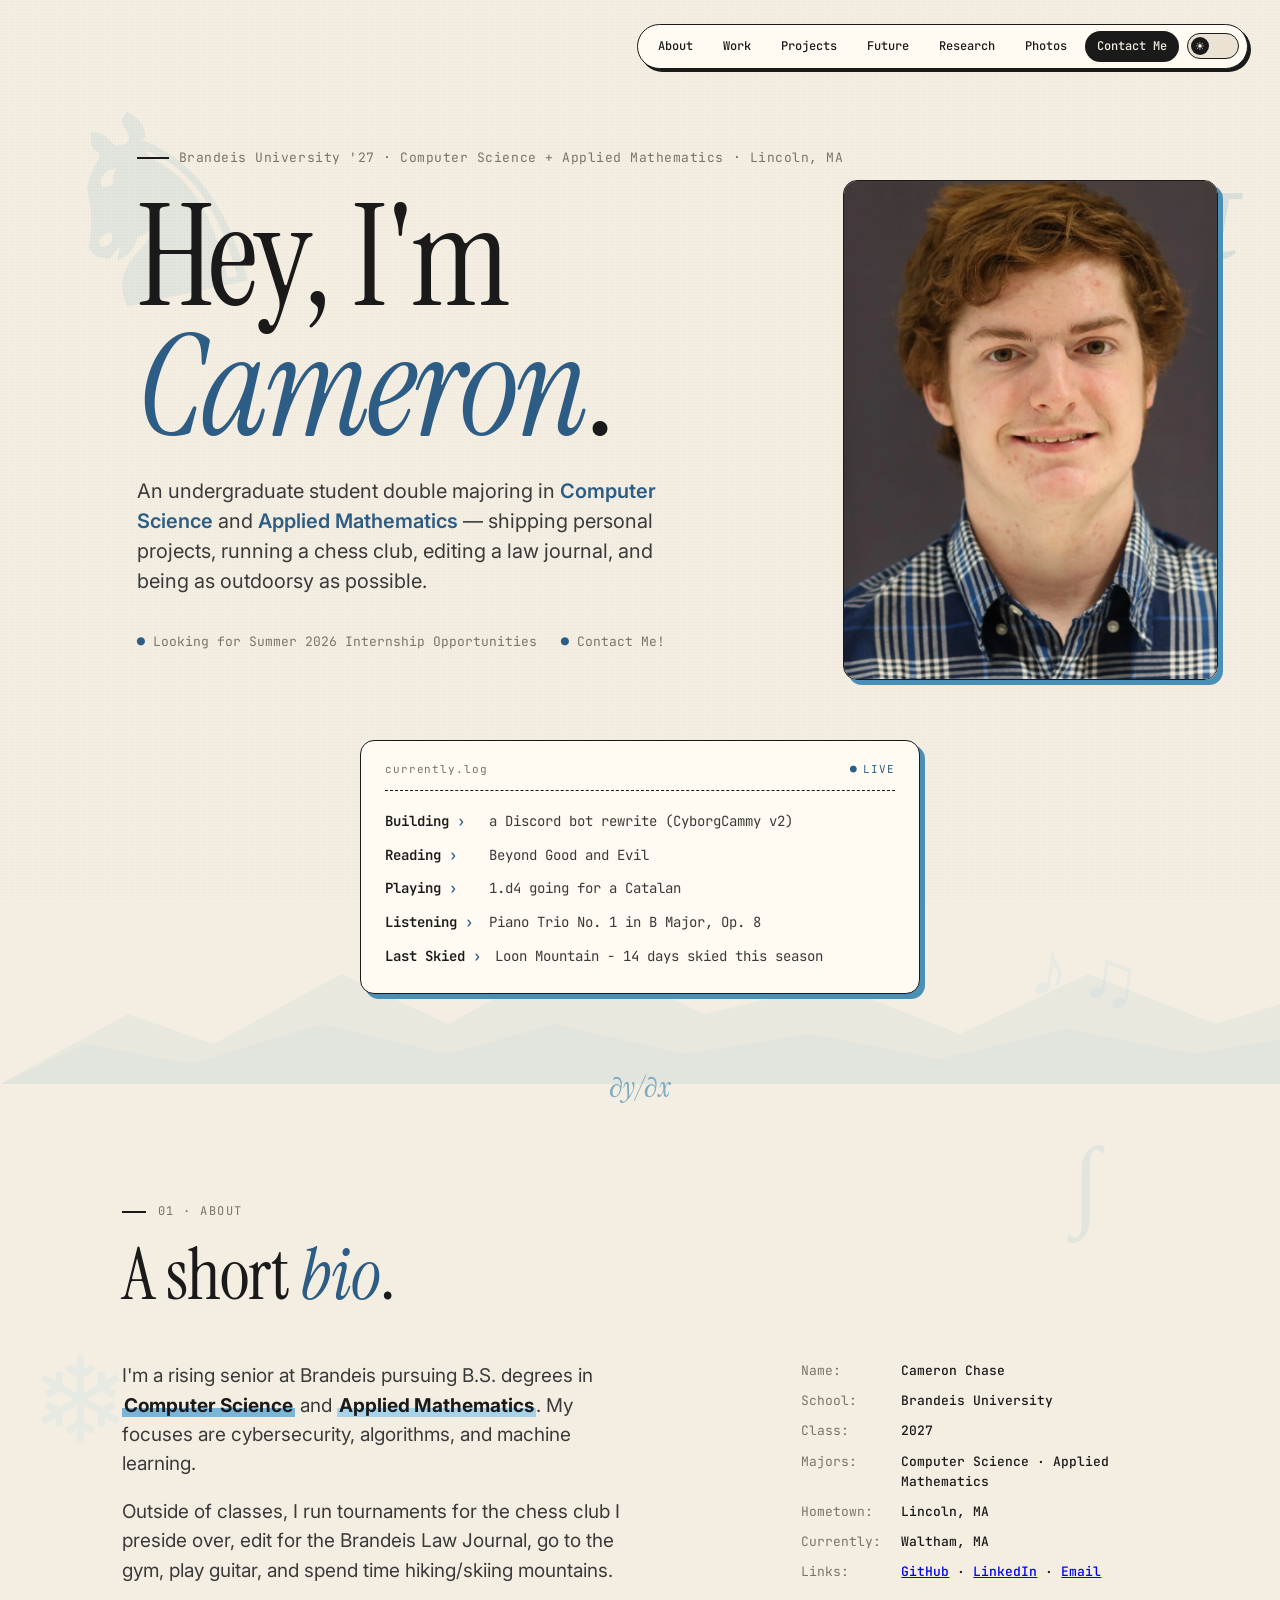
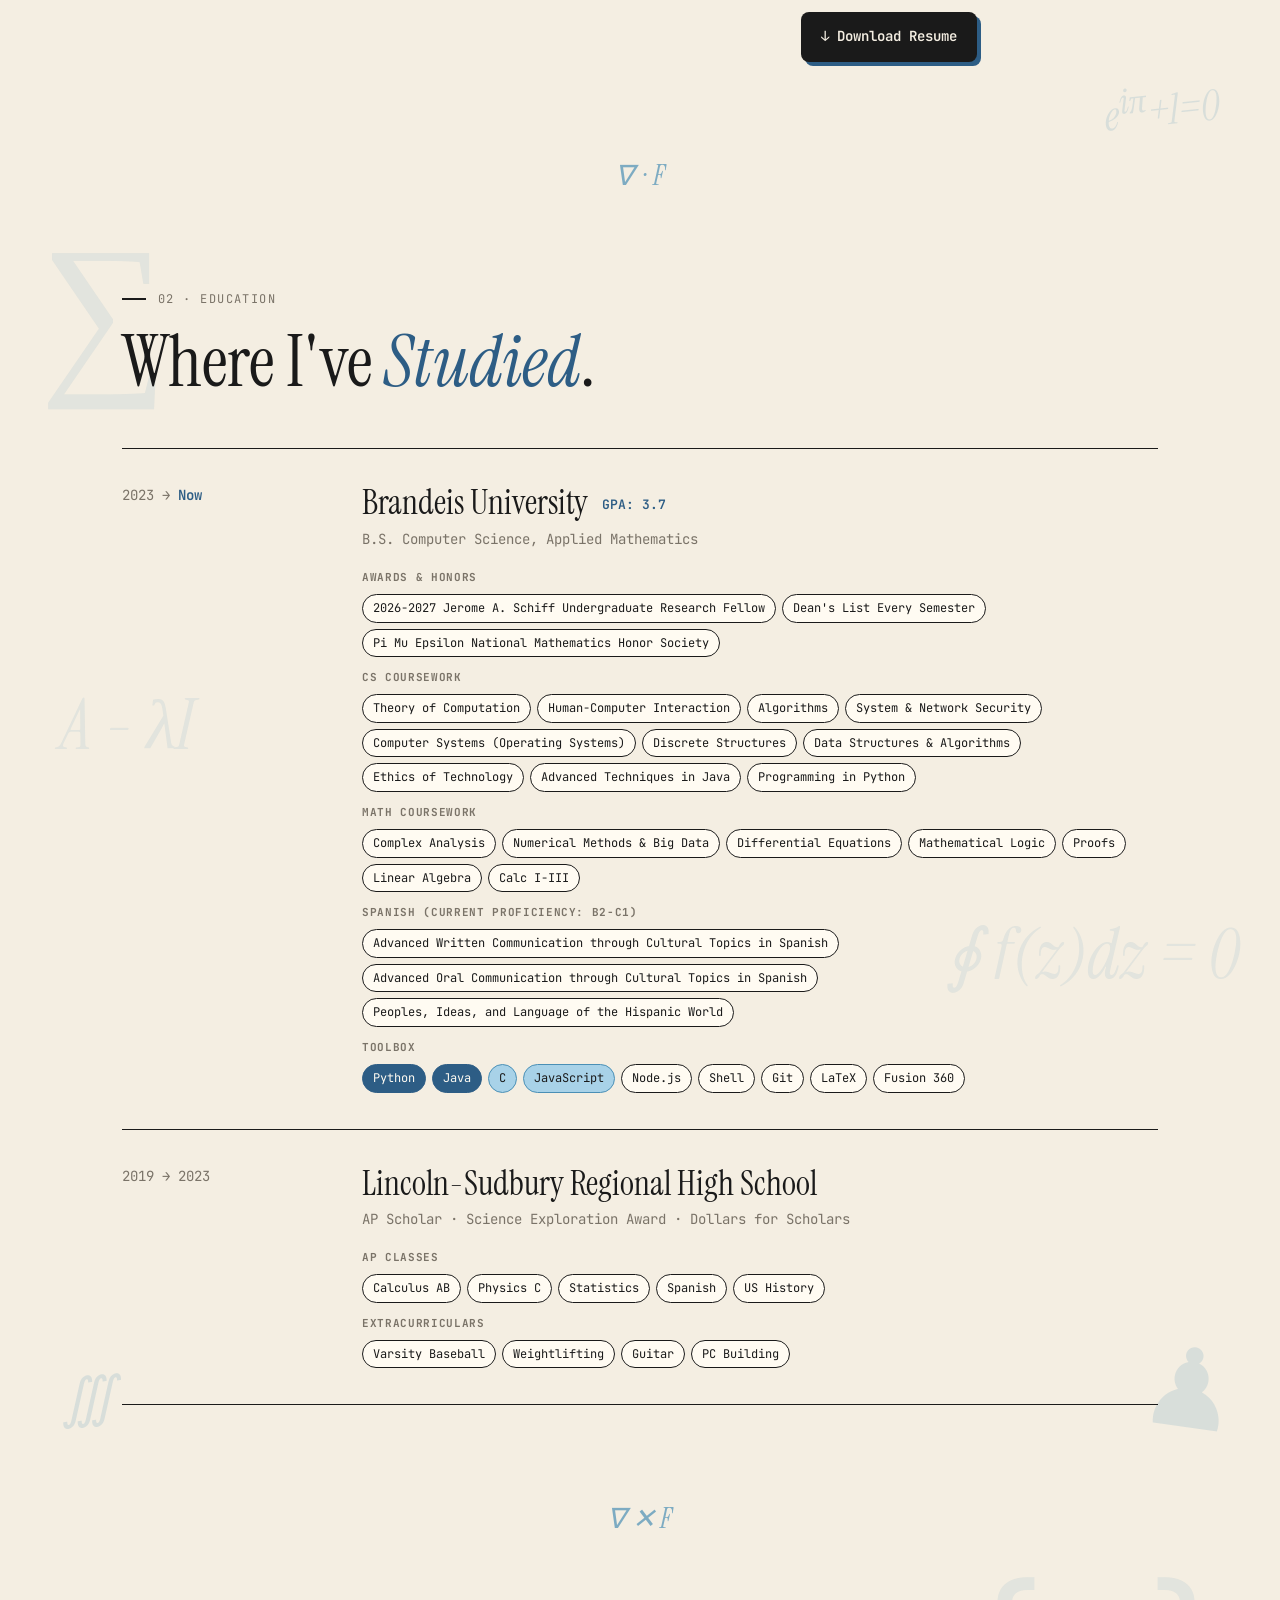
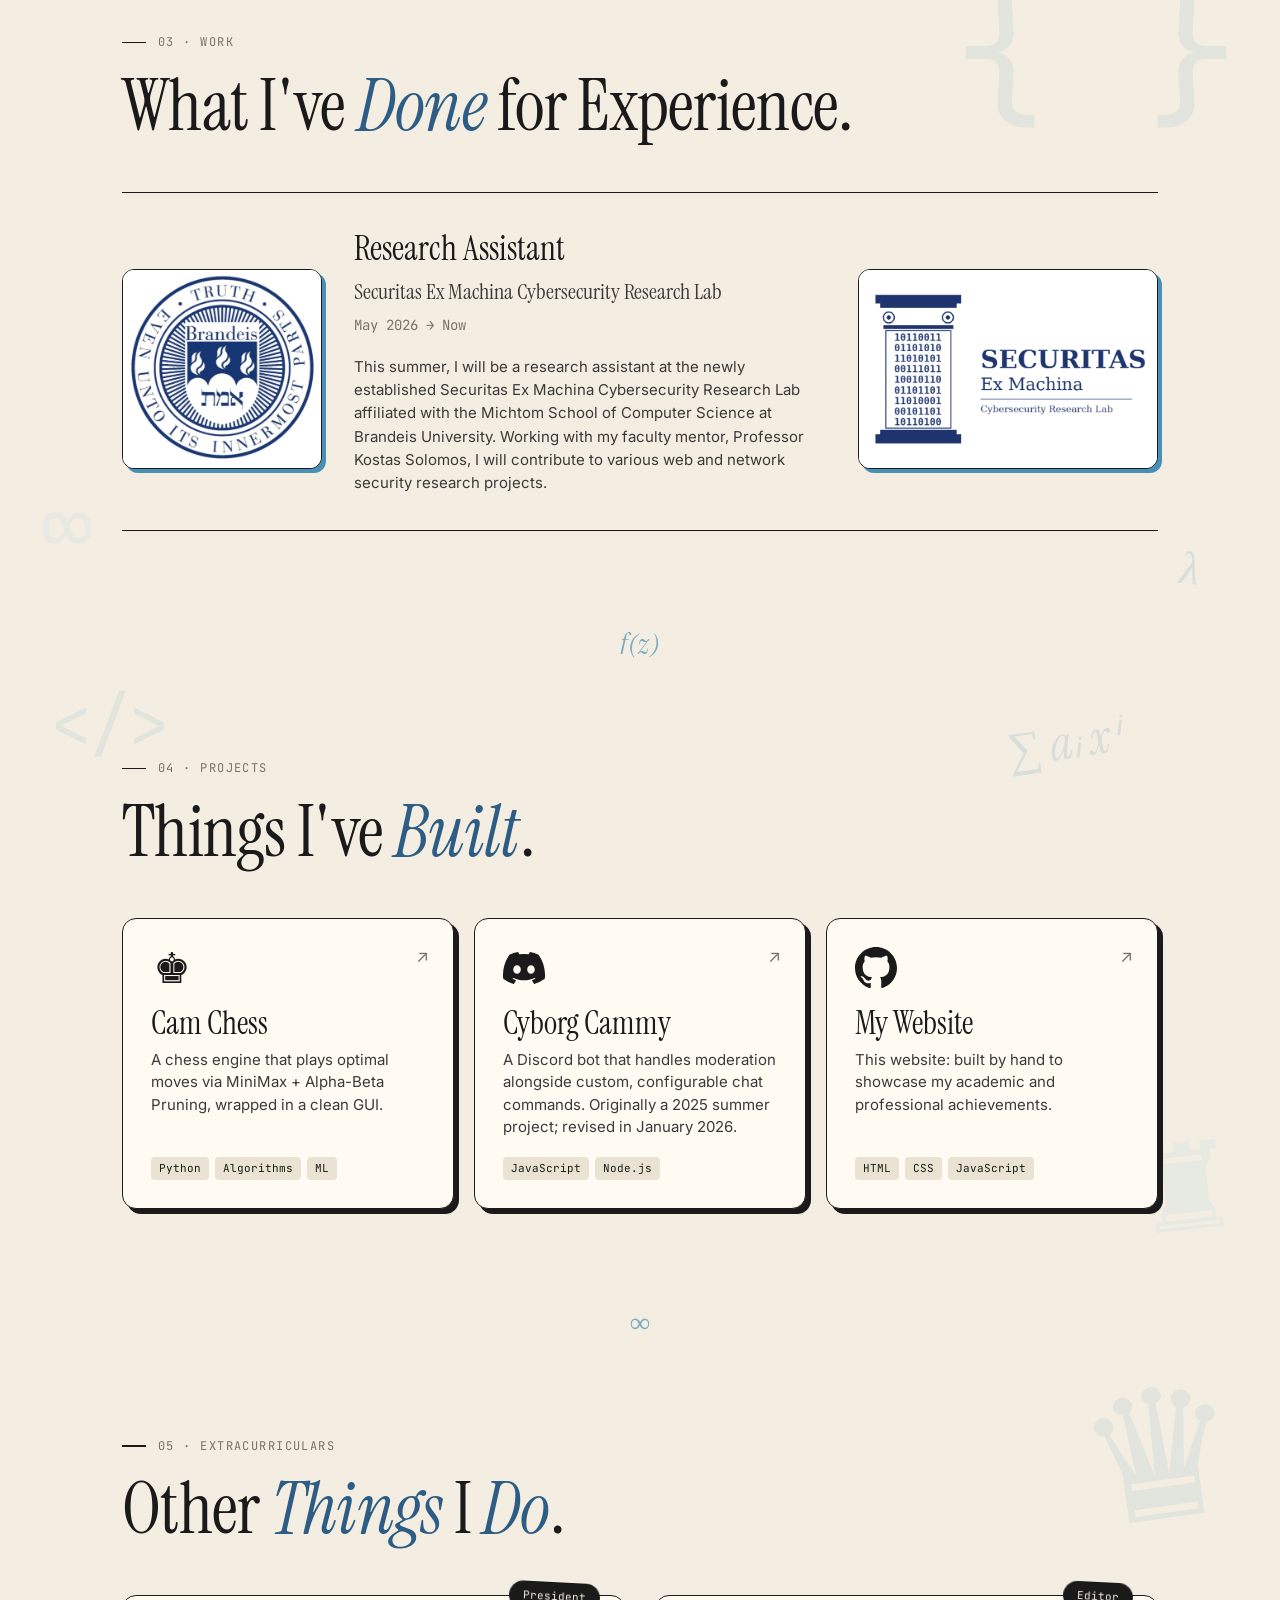
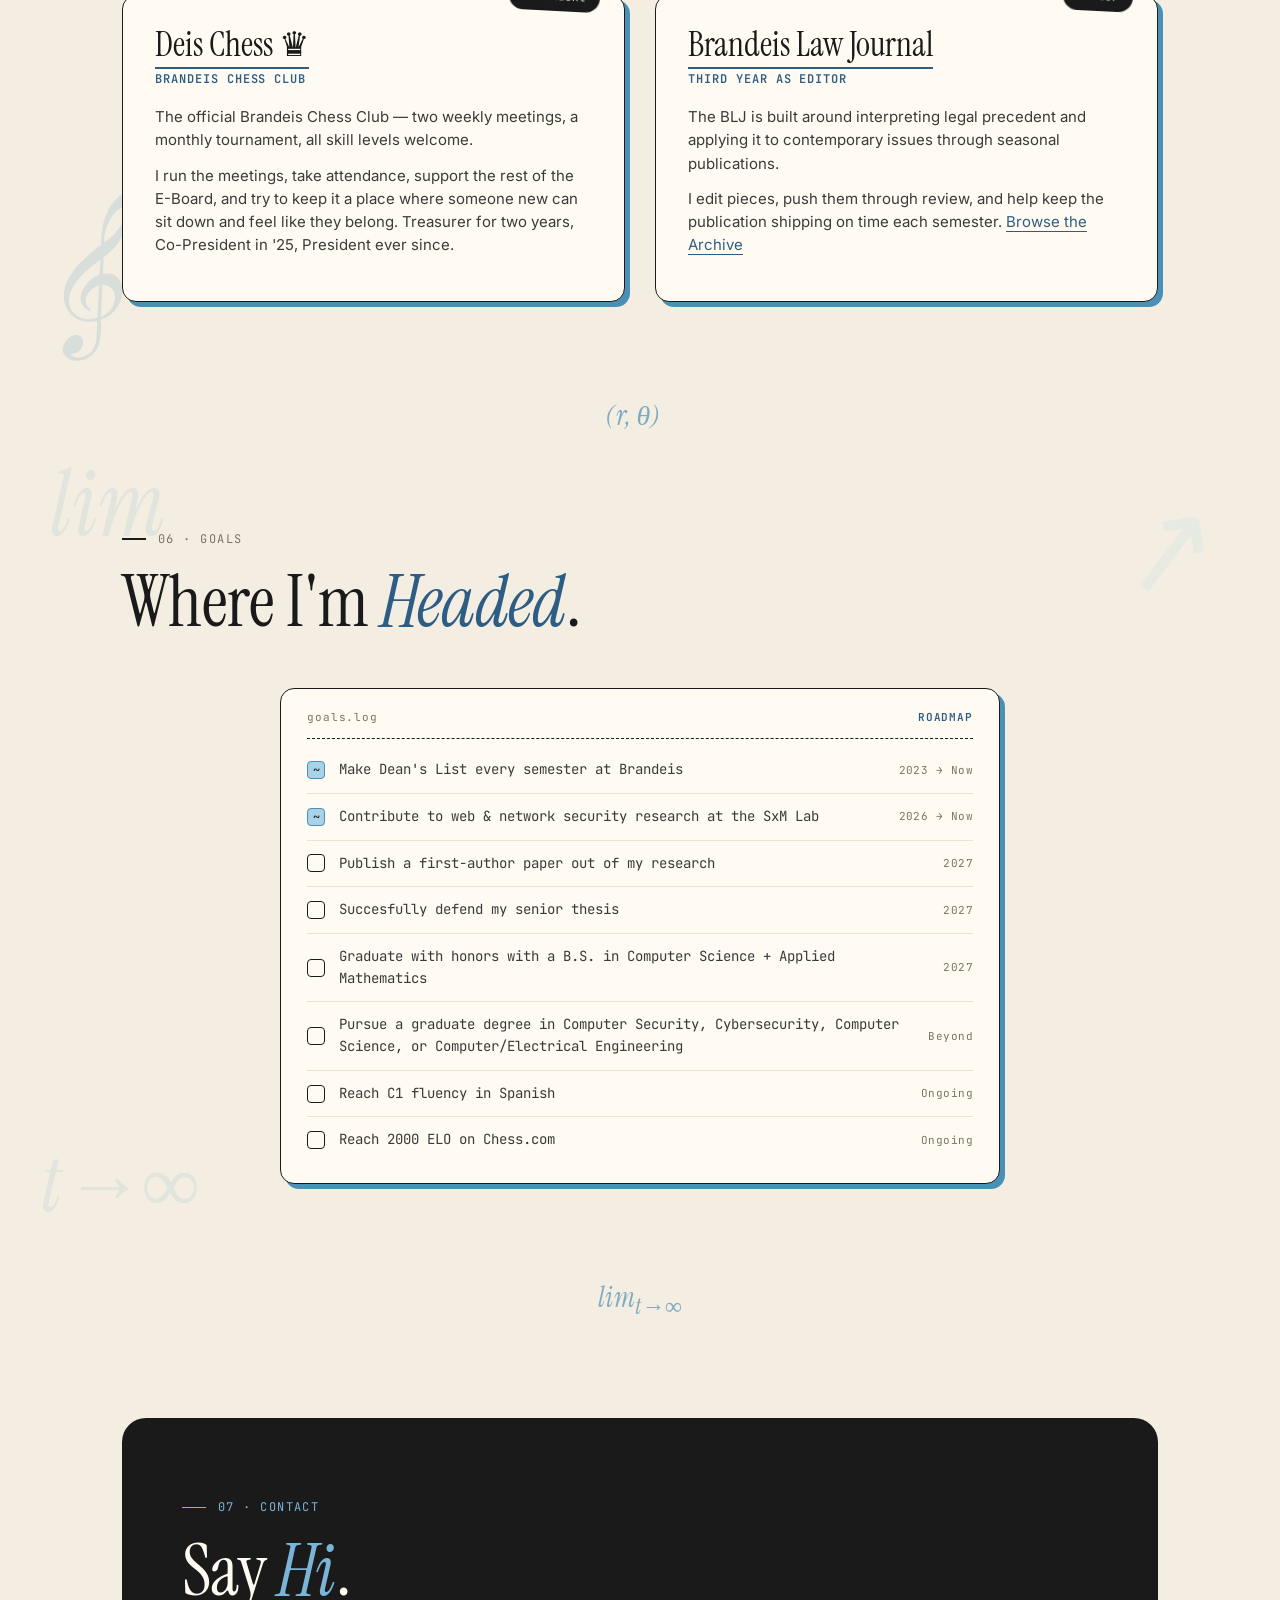
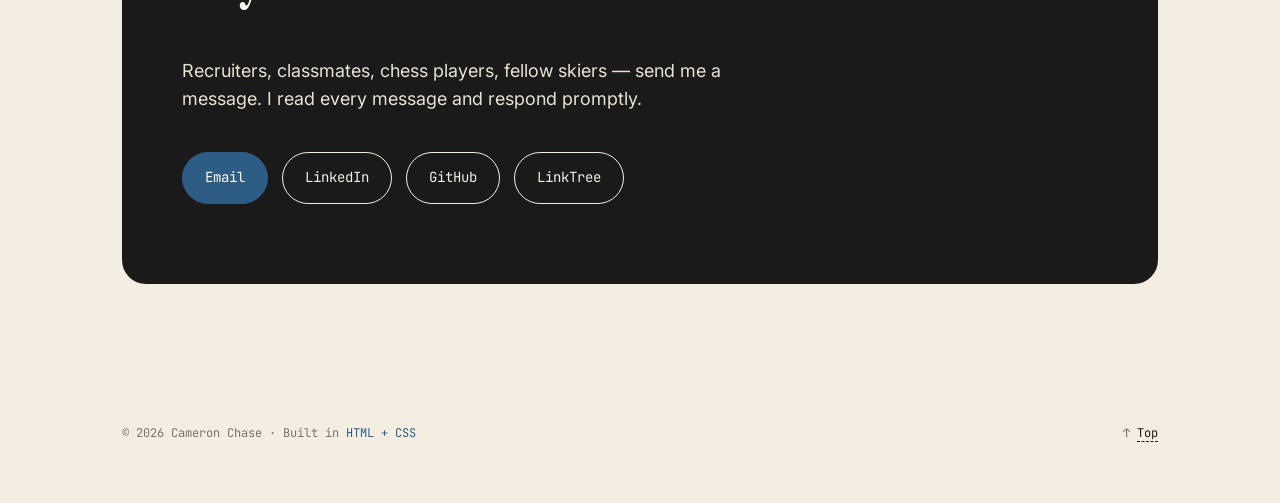
==== commit a4f18257: "Research" ====
--- a/index.html
+++ b/index.html
@@ -3,7 +3,7 @@
 <head>
 <meta charset="UTF-8">
 <meta name="viewport" content="width=device-width, initial-scale=1.0">
-<title>Cameron S. Chase</title>
+<title>Cameron Chase</title>
 <meta name="description" content="Cameron Chase — Brandeis '27, double-major in Computer Science and Applied Mathematics. Projects, achievements, research, and a scrapbook.">
 <meta name="author" content="Cameron Chase">
 <link rel="canonical" href="https://cameronchase.net/">
@@ -15,11 +15,14 @@
 <meta property="og:type" content="profile">
 <meta property="og:url" content="https://cameronchase.net/">
 <meta property="og:site_name" content="Cameron Chase">
-<meta property="og:image" content="https://cameronchase.net/images/headshot.webp">
-<meta name="twitter:card" content="summary_large_image">
+<meta property="og:image" content="https://cameronchase.net/images/og.jpg">
+<meta property="og:image:width" content="1200">
+<meta property="og:image:height" content="1200">
+<meta property="og:image:alt" content="Cameron Chase">
+<meta name="twitter:card" content="summary">
 <meta name="twitter:title" content="Cameron Chase">
 <meta name="twitter:description" content="Brandeis '27 · CS + Applied Math · projects, achievements, photos.">
-<meta name="twitter:image" content="https://cameronchase.net/images/headshot.webp">
+<meta name="twitter:image" content="https://cameronchase.net/images/og.jpg">
 
 <!-- Structured data for Google -->
 <script type="application/ld+json">
@@ -28,7 +31,7 @@
   "@type": "Person",
   "name": "Cameron Chase",
   "url": "https://cameronchase.net/",
-  "image": "https://cameronchase.net/images/headshot.webp",
+  "image": "https://cameronchase.net/images/og.jpg",
   "jobTitle": "Computer Science & Applied Mathematics Student",
   "description": "Brandeis University '27, double-majoring in Computer Science and Applied Mathematics, focused on cybersecurity, algorithms, and machine learning.",
   "alumniOf": {
@@ -71,6 +74,7 @@
   <a href="#work" class="hide-sm">Work</a>
   <a href="#projects">Projects</a>
   <a href="#goals">Future</a>
+  <a href="research.html">Research</a>
   <a href="photos.html" class="hide-sm">Photos</a>
   <a href="#contact" class="cta">Contact Me</a>
   <button class="theme-toggle" id="themeToggle" type="button" aria-label="Toggle dark mode" title="Toggle light/dark mode"><span class="knob"></span></button>
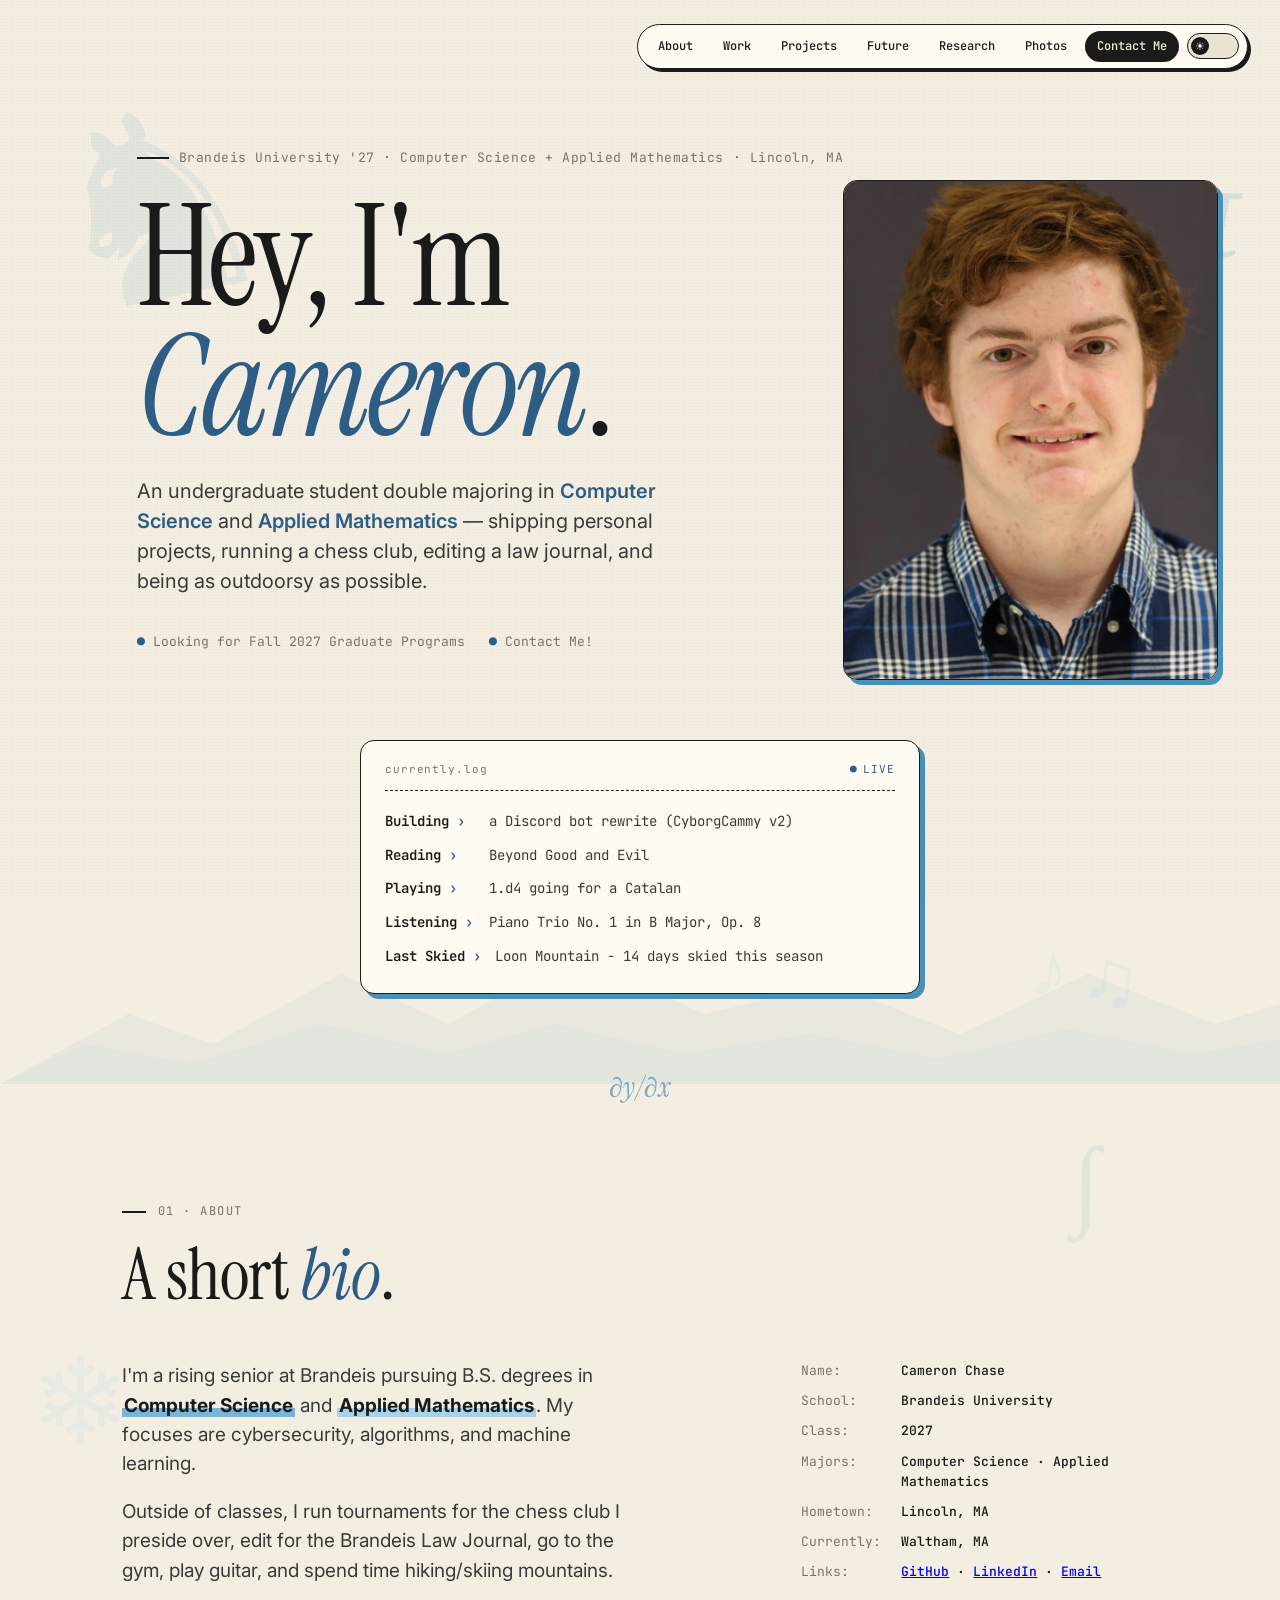
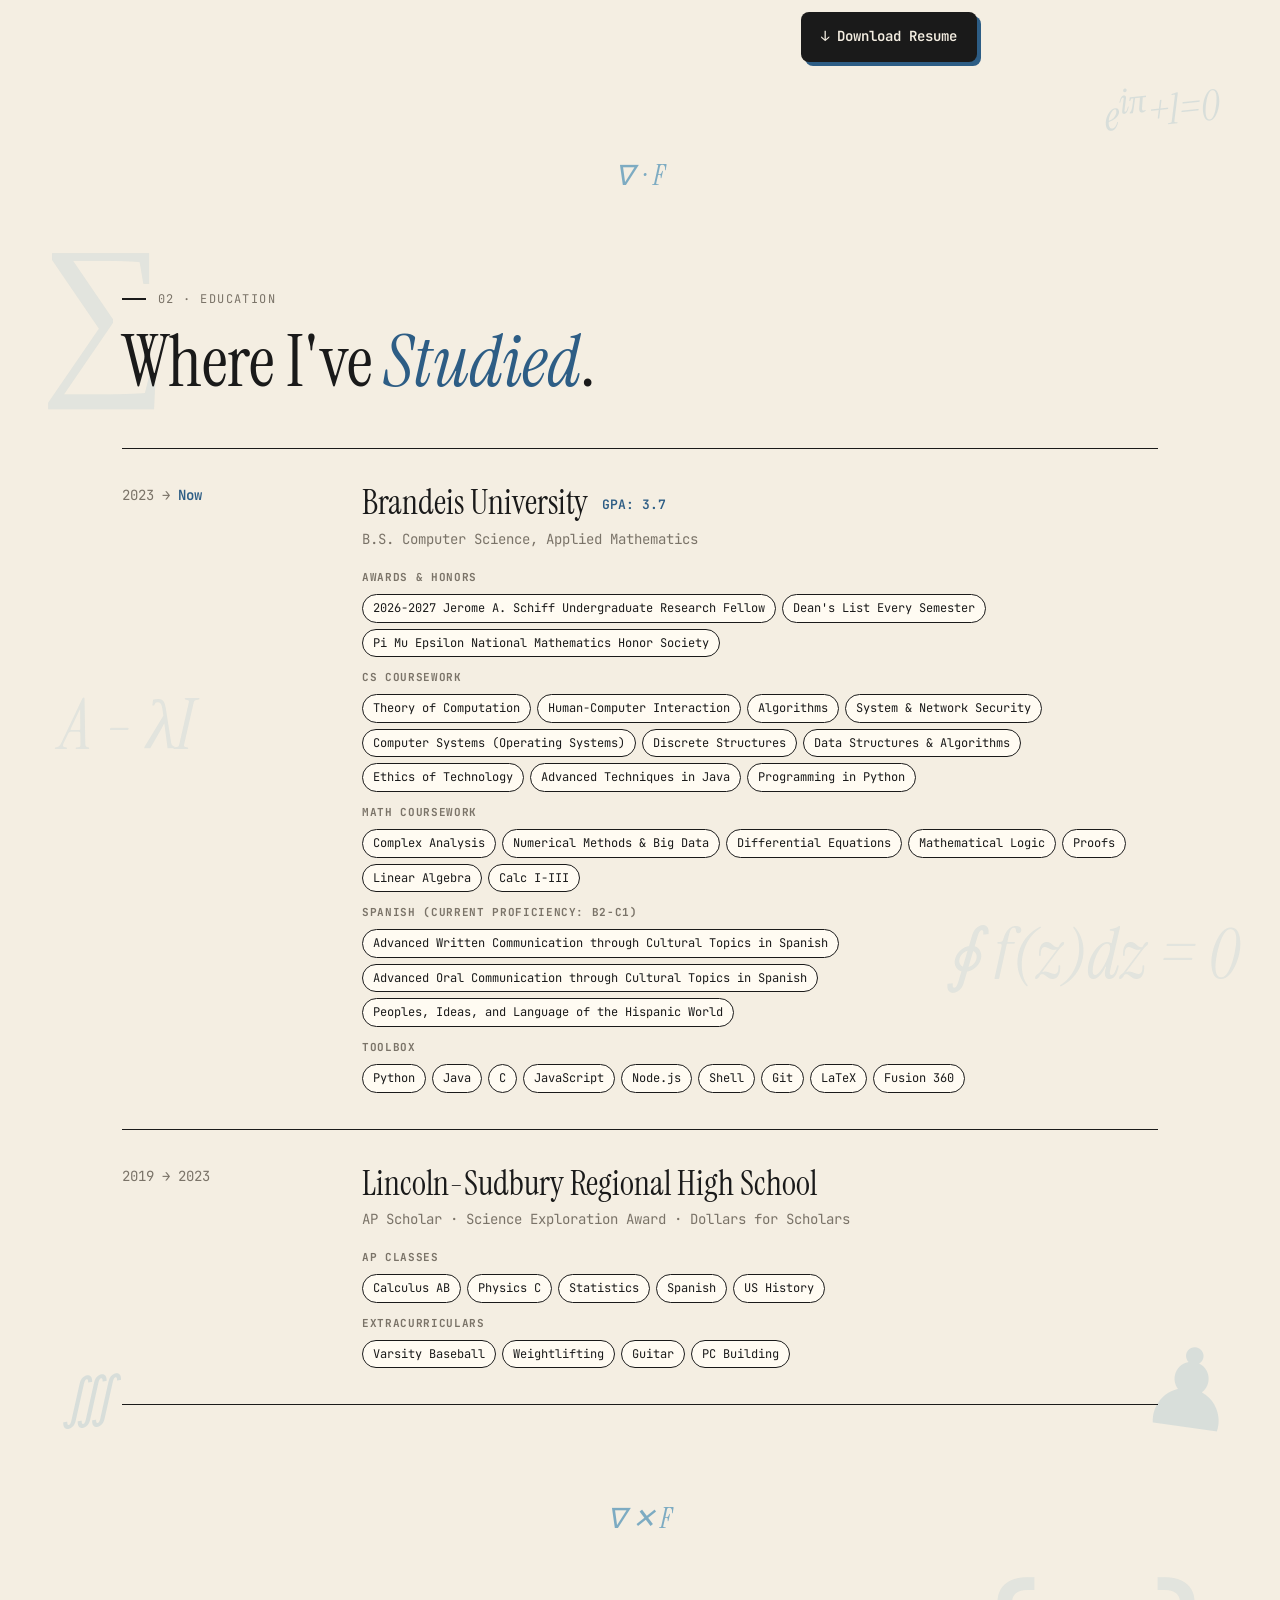
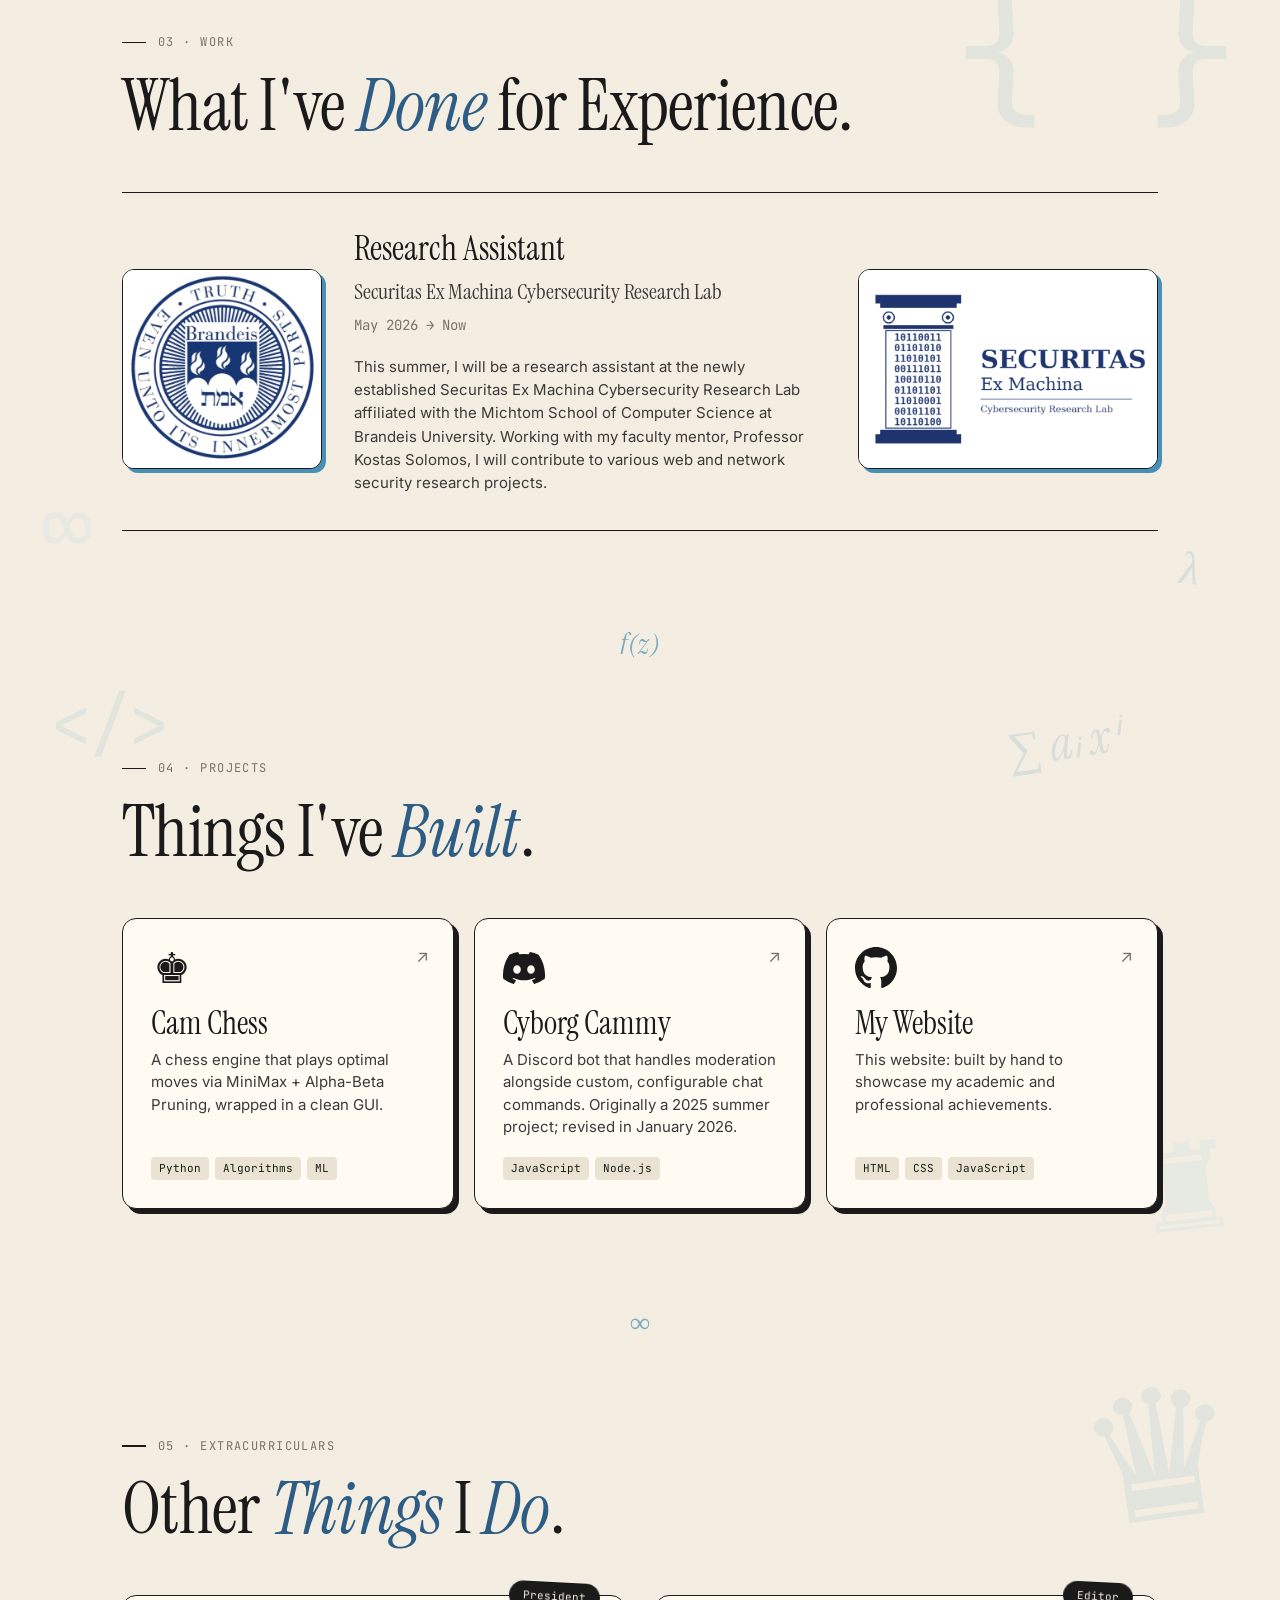
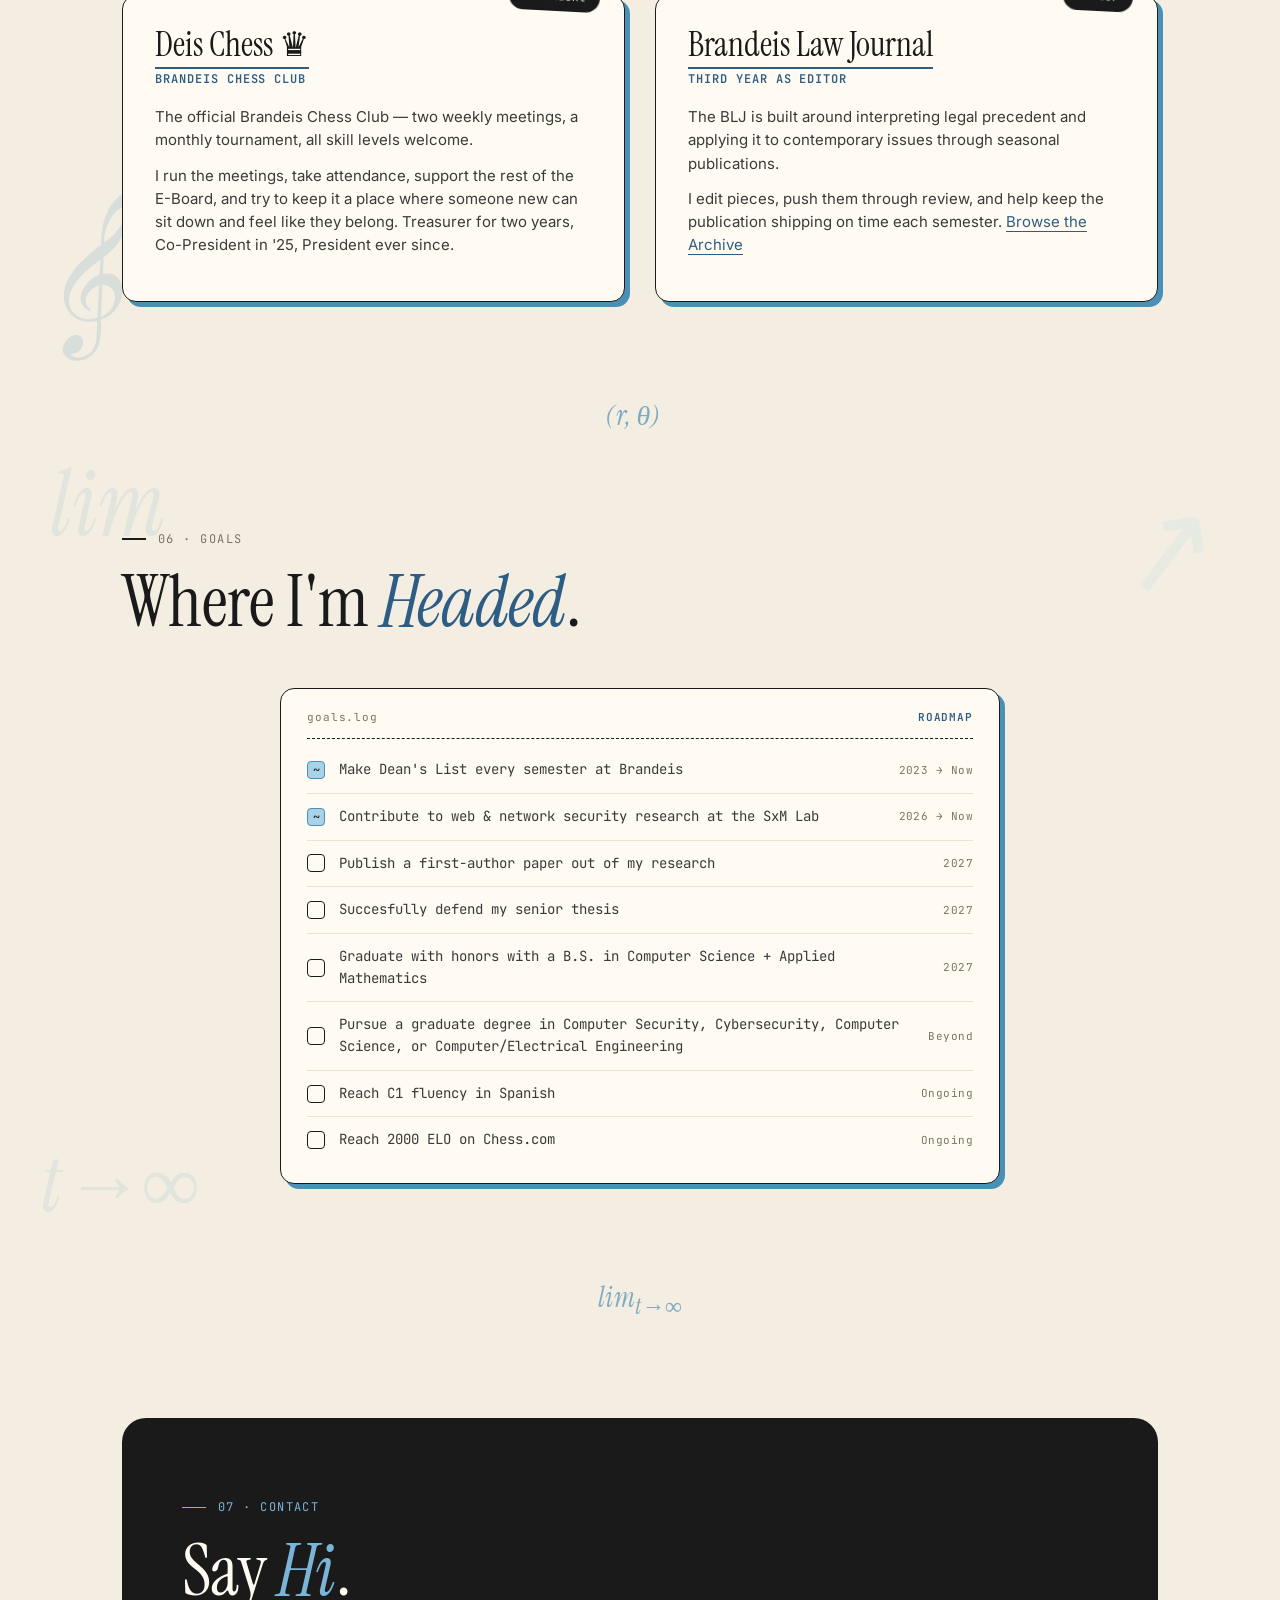
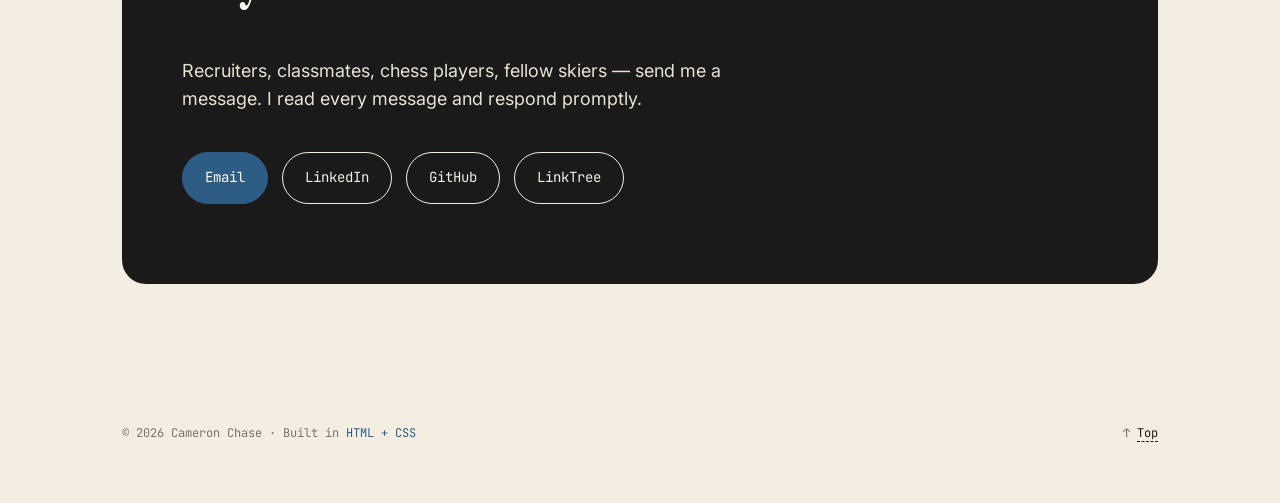
==== commit ea91cbbb: "reCaptcha Implementation" ====
--- a/index.html
+++ b/index.html
@@ -102,7 +102,7 @@
         shipping personal projects, running a chess club, editing a law journal, and being as outdoorsy as possible.
       </p>
       <div class="quick">
-        <span>Looking for Summer 2026 Internship Opportunities</span>
+        <span>Looking for Fall 2027 Graduate Programs</span>
         <span>Contact Me!</span>
       </div>
     </div>
@@ -163,9 +163,9 @@
           <dt>Currently:</dt><dd>Waltham, MA</dd>
           <dt>Links:</dt><dd><a href="https://github.com/cameronschase" target="_blank">GitHub</a> · 
             <a href="https://www.linkedin.com/in/cameronschase/" target="_blank">LinkedIn</a> · 
-            <a href="mailto:cameron.chase@gmail.com" target="_blank">Email</a></dd>
+            <a href="mailto:cameron.chase@gmail.com" target="_blank" data-gated>Email</a></dd>
         </dl>
-        <a href="documents/Cameron Chase Resume.pdf" class="download" download>
+        <a href="documents/Cameron Chase Resume (Redacted).pdf" class="download" download data-gated>
           &darr; Download Resume
         </a>
       </div>
@@ -245,10 +245,10 @@
           <div class="pill-row">
             <b>toolbox</b>
             <div class="pills">
-              <span class="pill hot">Python</span>
-              <span class="pill hot">Java</span>
-              <span class="pill cool">C</span>
-              <span class="pill cool">JavaScript</span>
+              <span class="pill">Python</span>
+              <span class="pill">Java</span>
+              <span class="pill">C</span>
+              <span class="pill">JavaScript</span>
               <span class="pill">Node.js</span>
               <span class="pill">Shell</span>
               <span class="pill">Git</span>
@@ -463,7 +463,7 @@
         I read every message and respond promptly.
       </p>
       <div class="contact-links">
-        <a href="mailto:cameron.chase@gmail.com" class="primary">Email</a>
+        <a href="mailto:cameron.chase@gmail.com" class="primary" data-gated>Email</a>
         <a href="https://www.linkedin.com/in/cameronschase/" target="_blank">LinkedIn</a>
         <a href="https://github.com/cameronschase" target="_blank">GitHub</a>
         <a href="https://linktr.ee/cameronchase" target="_blank">LinkTree</a>
@@ -479,6 +479,19 @@
   </div>
 </footer>
 
+<!-- ── reCAPTCHA gate ── -->
+<div id="captchaGate" class="captcha-gate" aria-hidden="true">
+  <div class="frame" role="dialog" aria-modal="true" aria-labelledby="captchaTitle">
+    <button class="close" id="captchaClose" type="button" aria-label="Close">&times;</button>
+    <div class="sec-label">Sorry, I <em>Always</em> Use Protection</div>
+    <h3 id="captchaTitle">Ermm Are You Human Though?</h3>
+    <p id="captchaMsg">Prove it.</p>
+    <div id="captchaBox"
+         data-sitekey="6Lcuxq0qAAAAAIgUWtITKL3QFa4OOsFlQwD1K98I"></div>
+  </div>
+</div>
+
+<script src="https://www.google.com/recaptcha/api.js" async defer></script>
 <script src="script.js" defer></script>
 </body>
 </html>
--- a/style.css
+++ b/style.css
@@ -672,3 +672,37 @@
   display:none;
 }
 .empty.show{display:block}
+
+/* reCAPTCHA gate modal — shares the lightbox's blurred backdrop */
+.captcha-gate{
+  position:fixed;inset:0;background:rgba(20,20,20,.85);
+  display:none;align-items:center;justify-content:center;
+  z-index:200;padding:40px;backdrop-filter:blur(6px);
+}
+.captcha-gate.show{display:flex}
+.captcha-gate .frame{
+  position:relative;background:var(--paper);color:var(--ink);
+  padding:32px 32px 36px;max-width:420px;width:100%;
+  box-shadow:0 24px 80px rgba(0,0,0,.5);
+  transform:rotate(-1deg);animation:pop .25s ease-out;
+}
+.captcha-gate .sec-label{
+  font-family:'JetBrains Mono',monospace;font-size:12px;
+  letter-spacing:.08em;text-transform:uppercase;color:var(--rust);
+  margin-bottom:10px;
+}
+.captcha-gate h3{
+  font-family:'Instrument Serif',serif;font-size:30px;
+  margin:0 0 8px;font-weight:400;
+}
+.captcha-gate p{
+  font-size:14px;color:var(--muted);margin:0 0 22px;
+}
+.captcha-gate .close{
+  position:absolute;top:14px;right:14px;
+  background:var(--paper);color:var(--ink);
+  border:1.5px solid var(--ink);border-radius:999px;
+  width:34px;height:34px;display:flex;align-items:center;justify-content:center;
+  cursor:pointer;font-size:18px;line-height:1;
+}
+.captcha-gate .close:hover{background:var(--ink);color:var(--paper)}
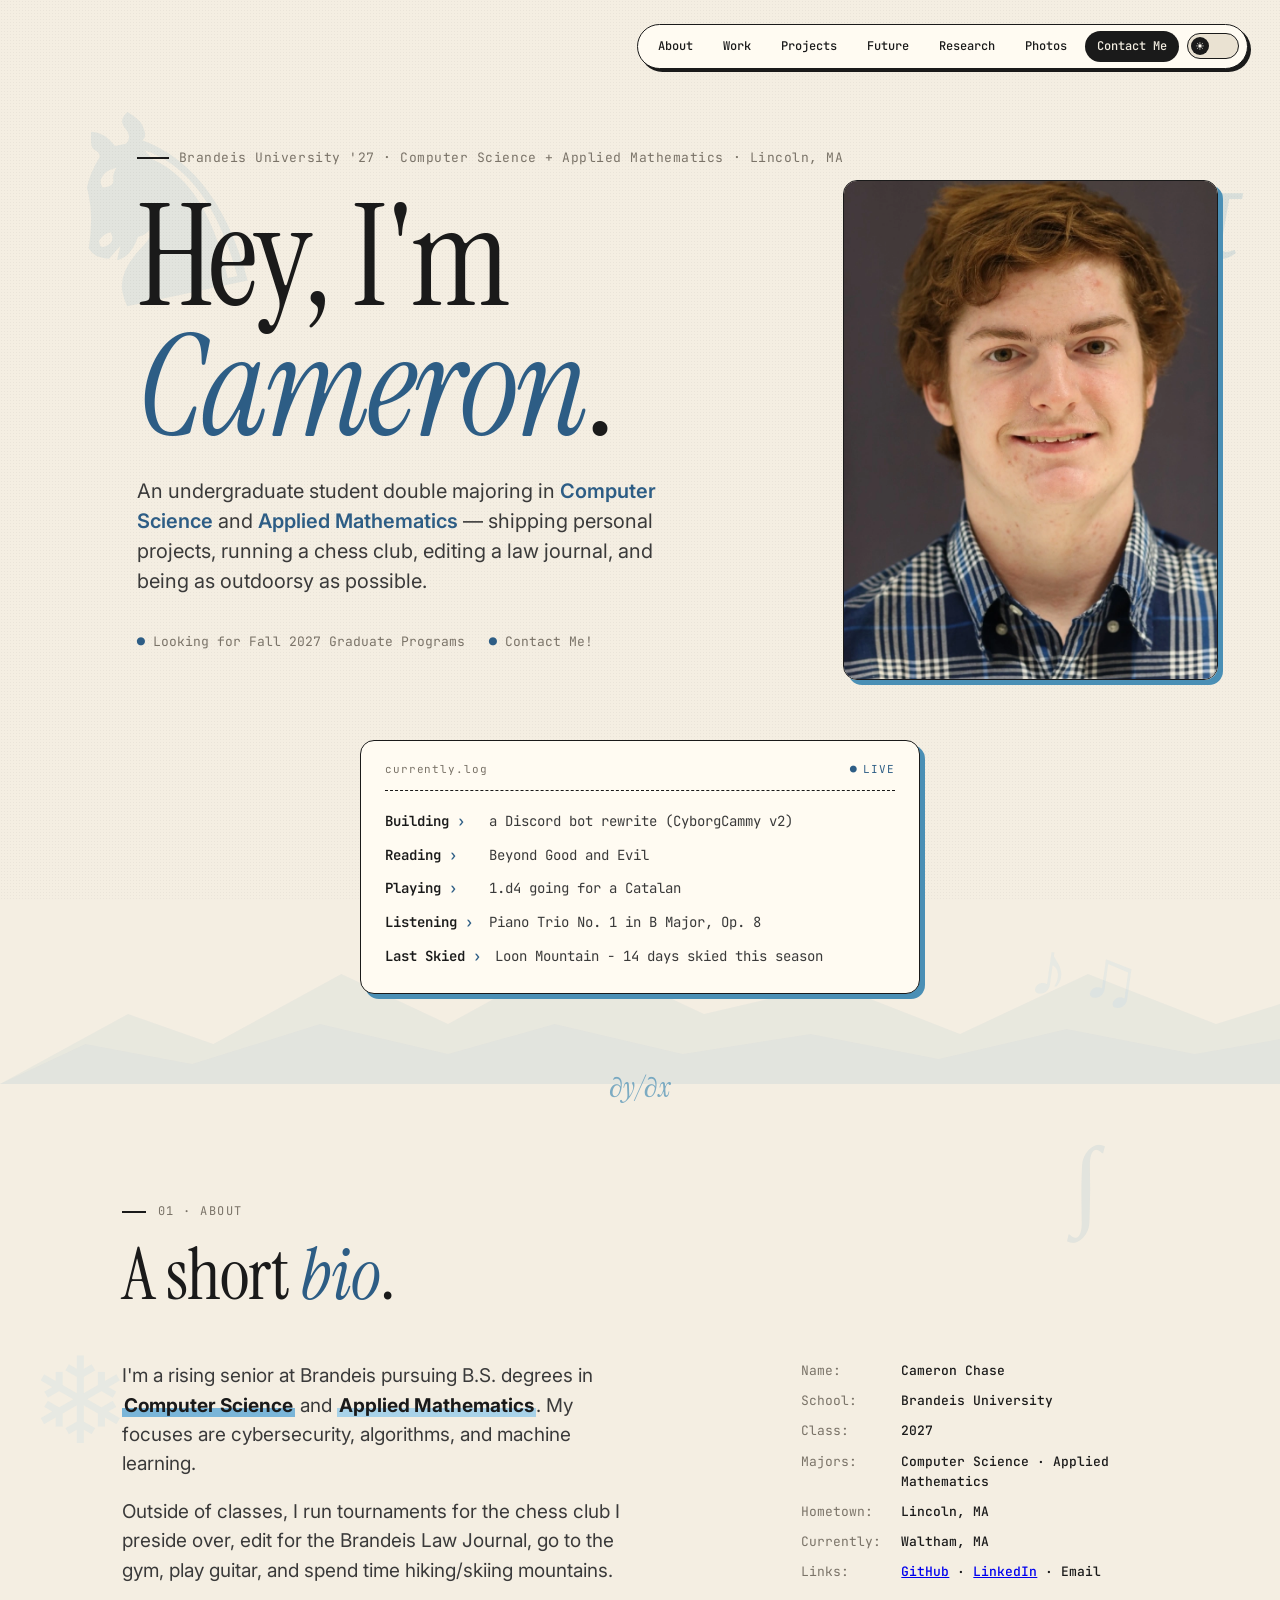
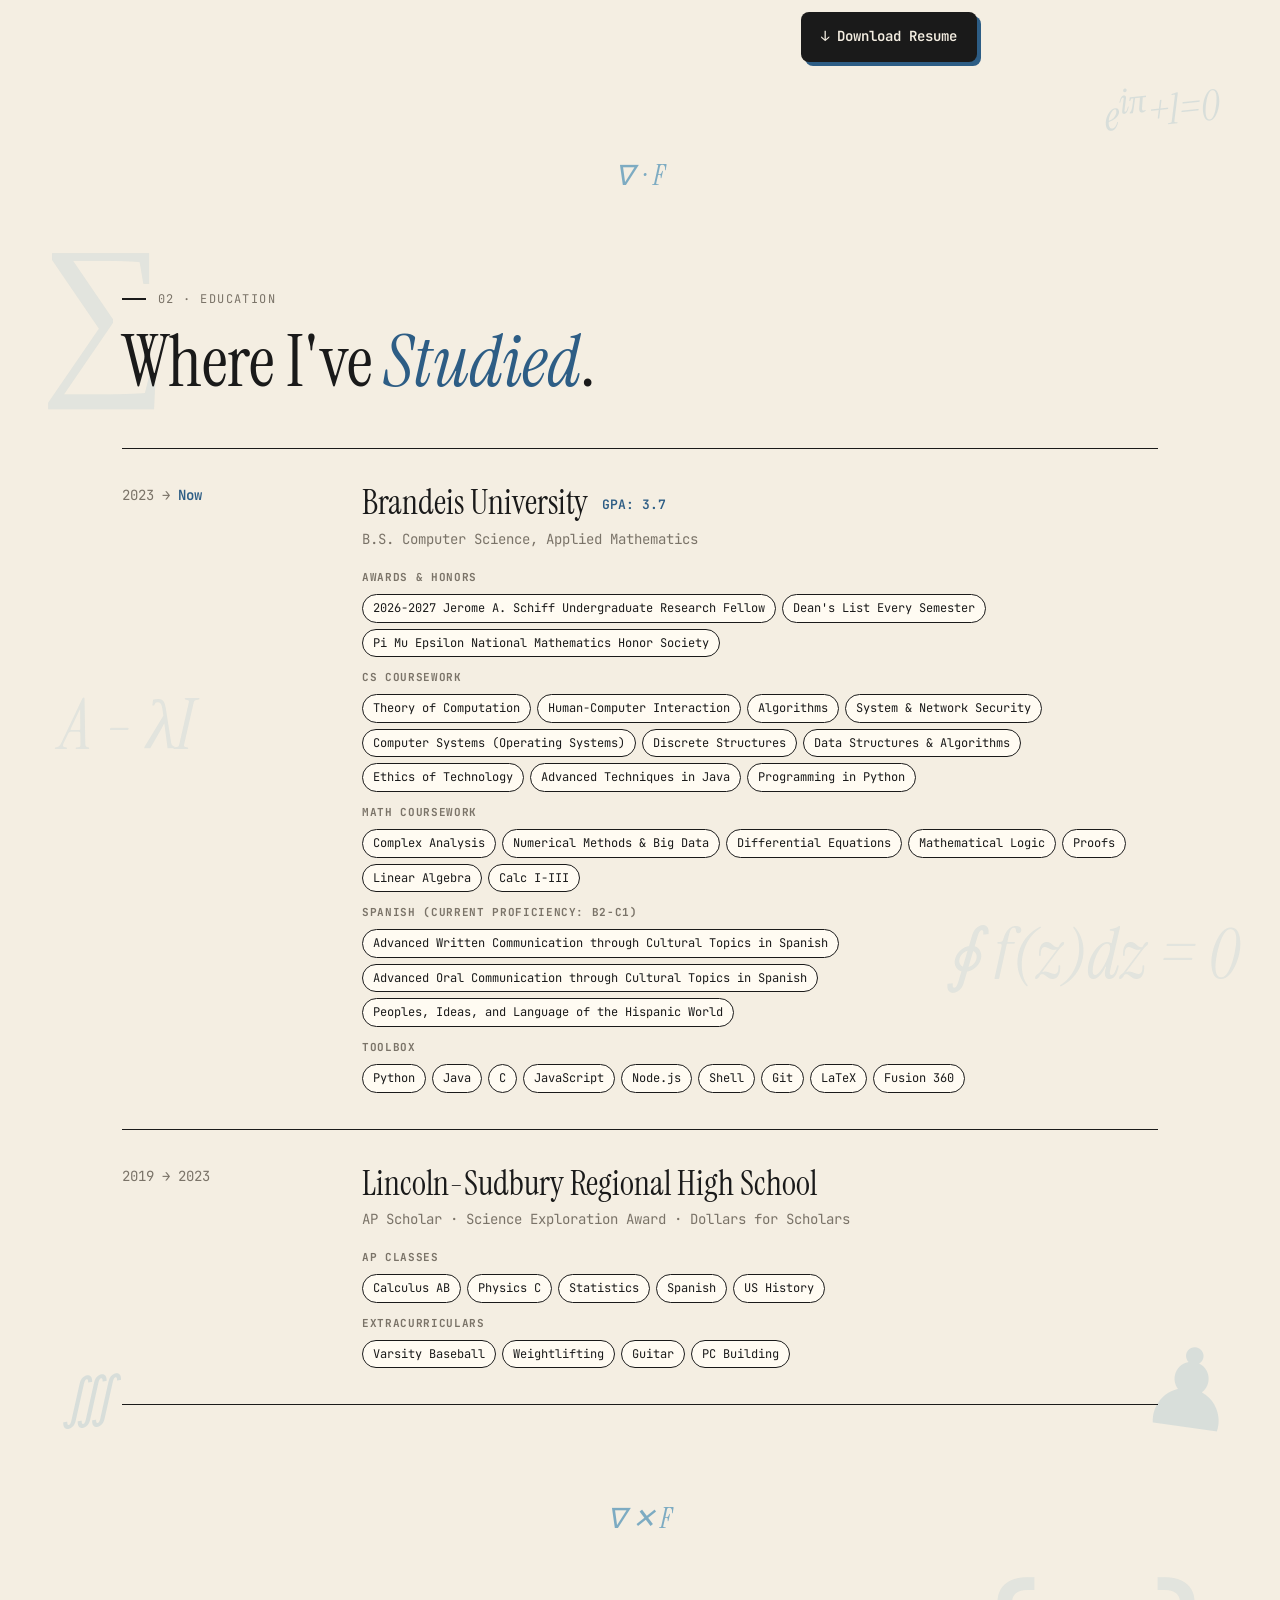
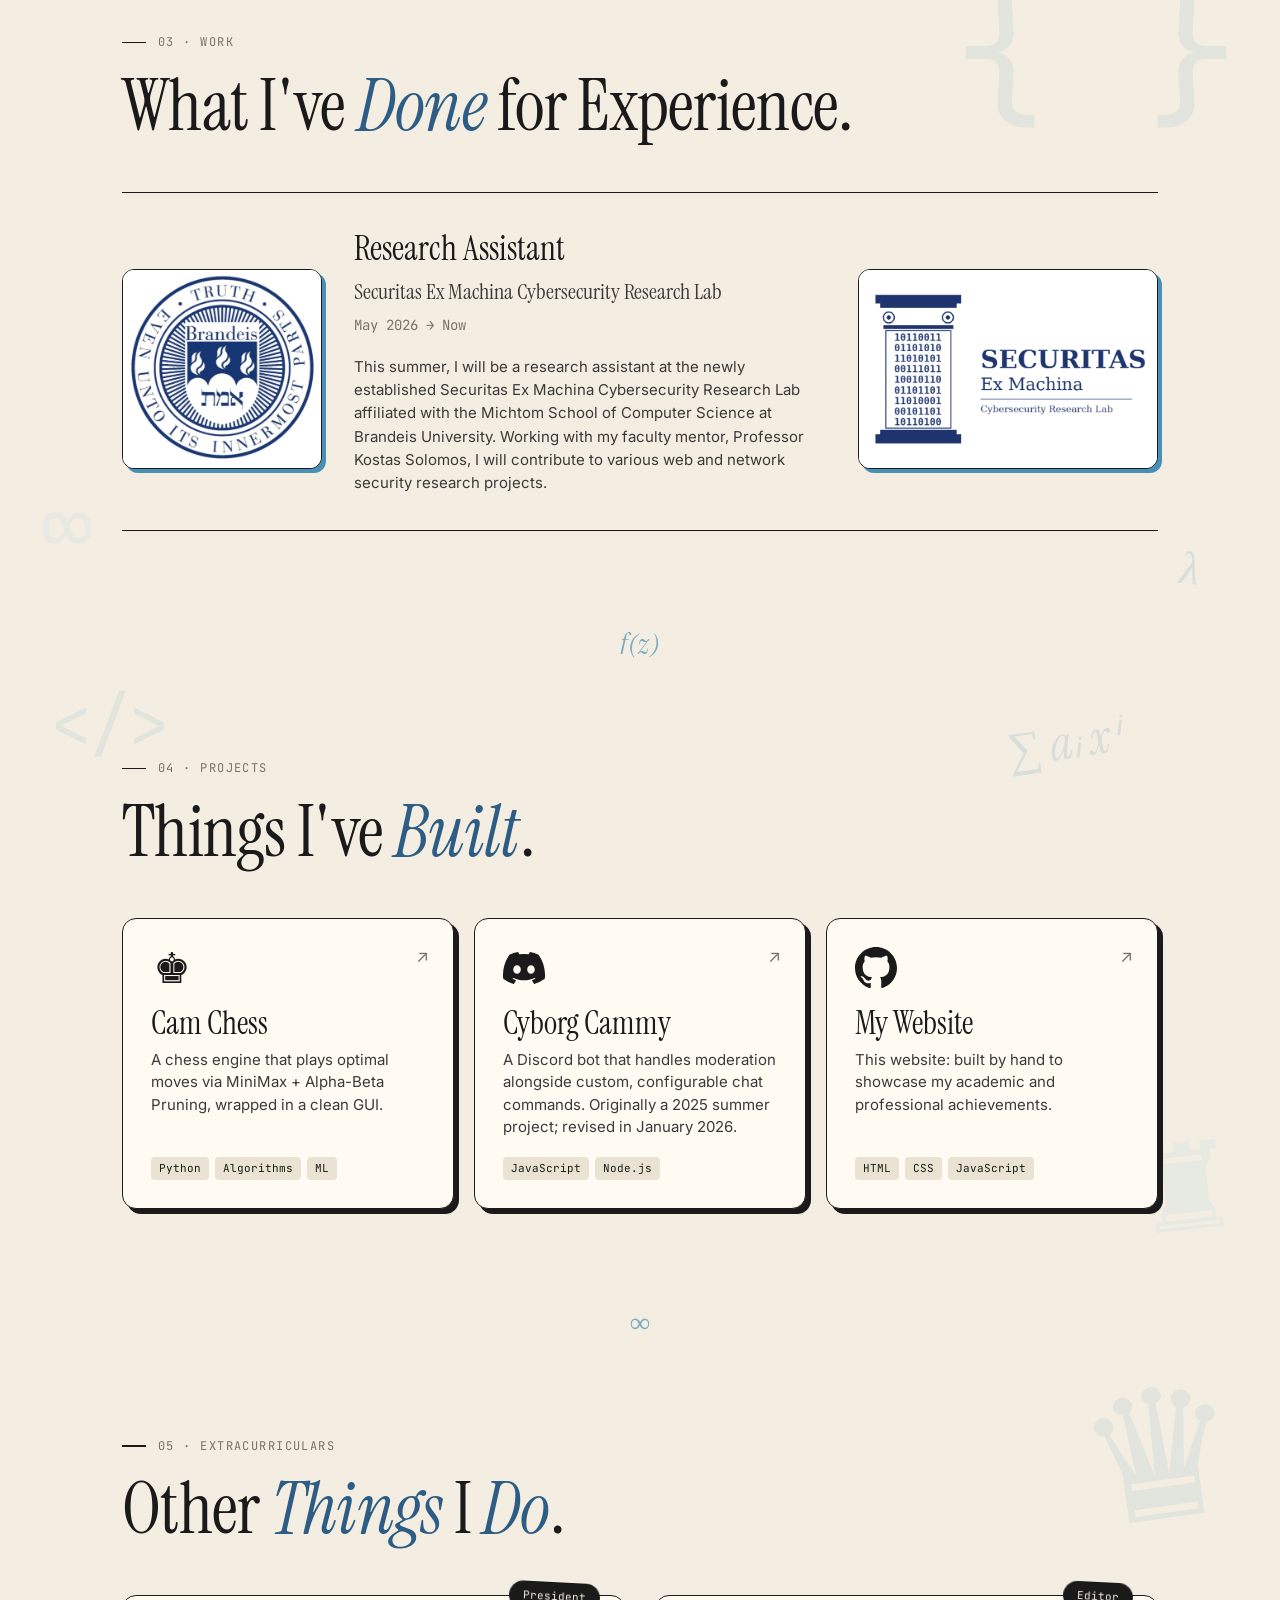
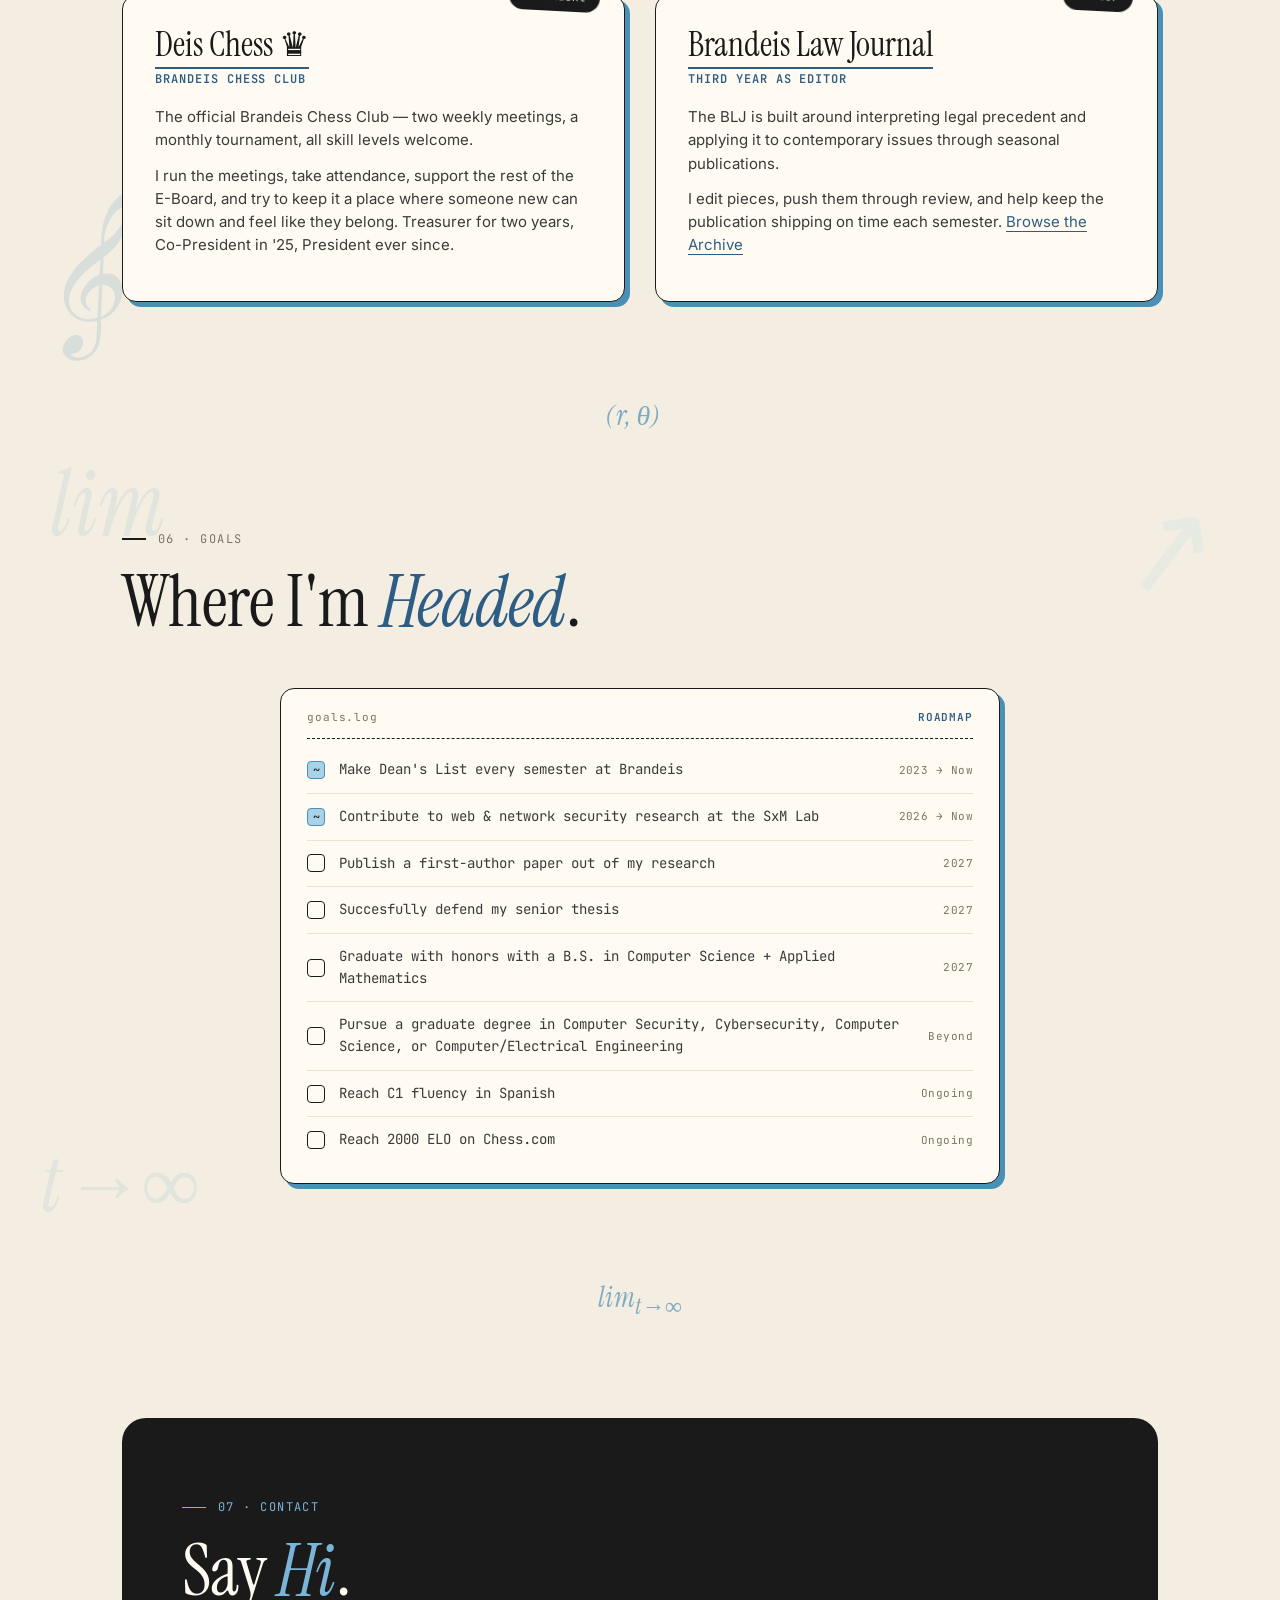
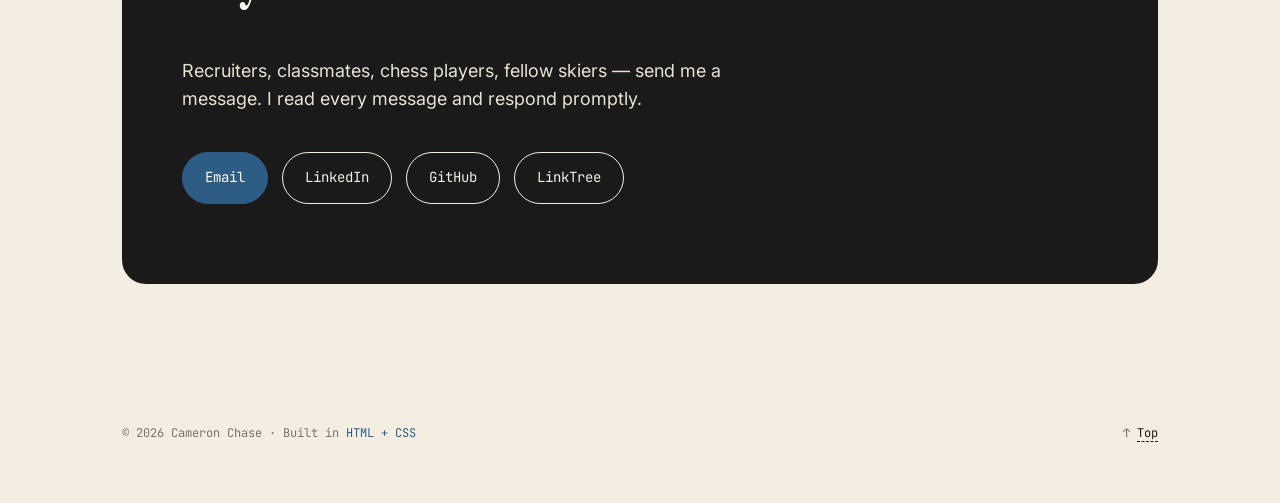
==== commit e7057587: "Abuse Workaround" ====
--- a/index.html
+++ b/index.html
@@ -163,9 +163,9 @@
           <dt>Currently:</dt><dd>Waltham, MA</dd>
           <dt>Links:</dt><dd><a href="https://github.com/cameronschase" target="_blank">GitHub</a> · 
             <a href="https://www.linkedin.com/in/cameronschase/" target="_blank">LinkedIn</a> · 
-            <a href="mailto:cameron.chase@gmail.com" target="_blank" data-gated>Email</a></dd>
+            <a data-gated data-href="mailto:cameron.chase@gmail.com" data-target="_blank" role="button" tabindex="0">Email</a></dd>
         </dl>
-        <a href="documents/Cameron Chase Resume (Redacted).pdf" class="download" download data-gated>
+        <a class="download" data-gated data-href="documents/Cameron Chase Resume (Redacted).pdf" data-download="Cameron Chase Resume (Redacted).pdf" role="button" tabindex="0">
           &darr; Download Resume
         </a>
       </div>
@@ -463,7 +463,7 @@
         I read every message and respond promptly.
       </p>
       <div class="contact-links">
-        <a href="mailto:cameron.chase@gmail.com" class="primary" data-gated>Email</a>
+        <a class="primary" data-gated data-href="mailto:cameron.chase@gmail.com" role="button" tabindex="0">Email</a>
         <a href="https://www.linkedin.com/in/cameronschase/" target="_blank">LinkedIn</a>
         <a href="https://github.com/cameronschase" target="_blank">GitHub</a>
         <a href="https://linktr.ee/cameronchase" target="_blank">LinkTree</a>
--- a/style.css
+++ b/style.css
@@ -673,6 +673,9 @@
 }
 .empty.show{display:block}
 
+/* gated links carry no href (URL is in data-href) — keep them link-like */
+a[data-gated]{cursor:pointer}
+
 /* reCAPTCHA gate modal — shares the lightbox's blurred backdrop */
 .captcha-gate{
   position:fixed;inset:0;background:rgba(20,20,20,.85);
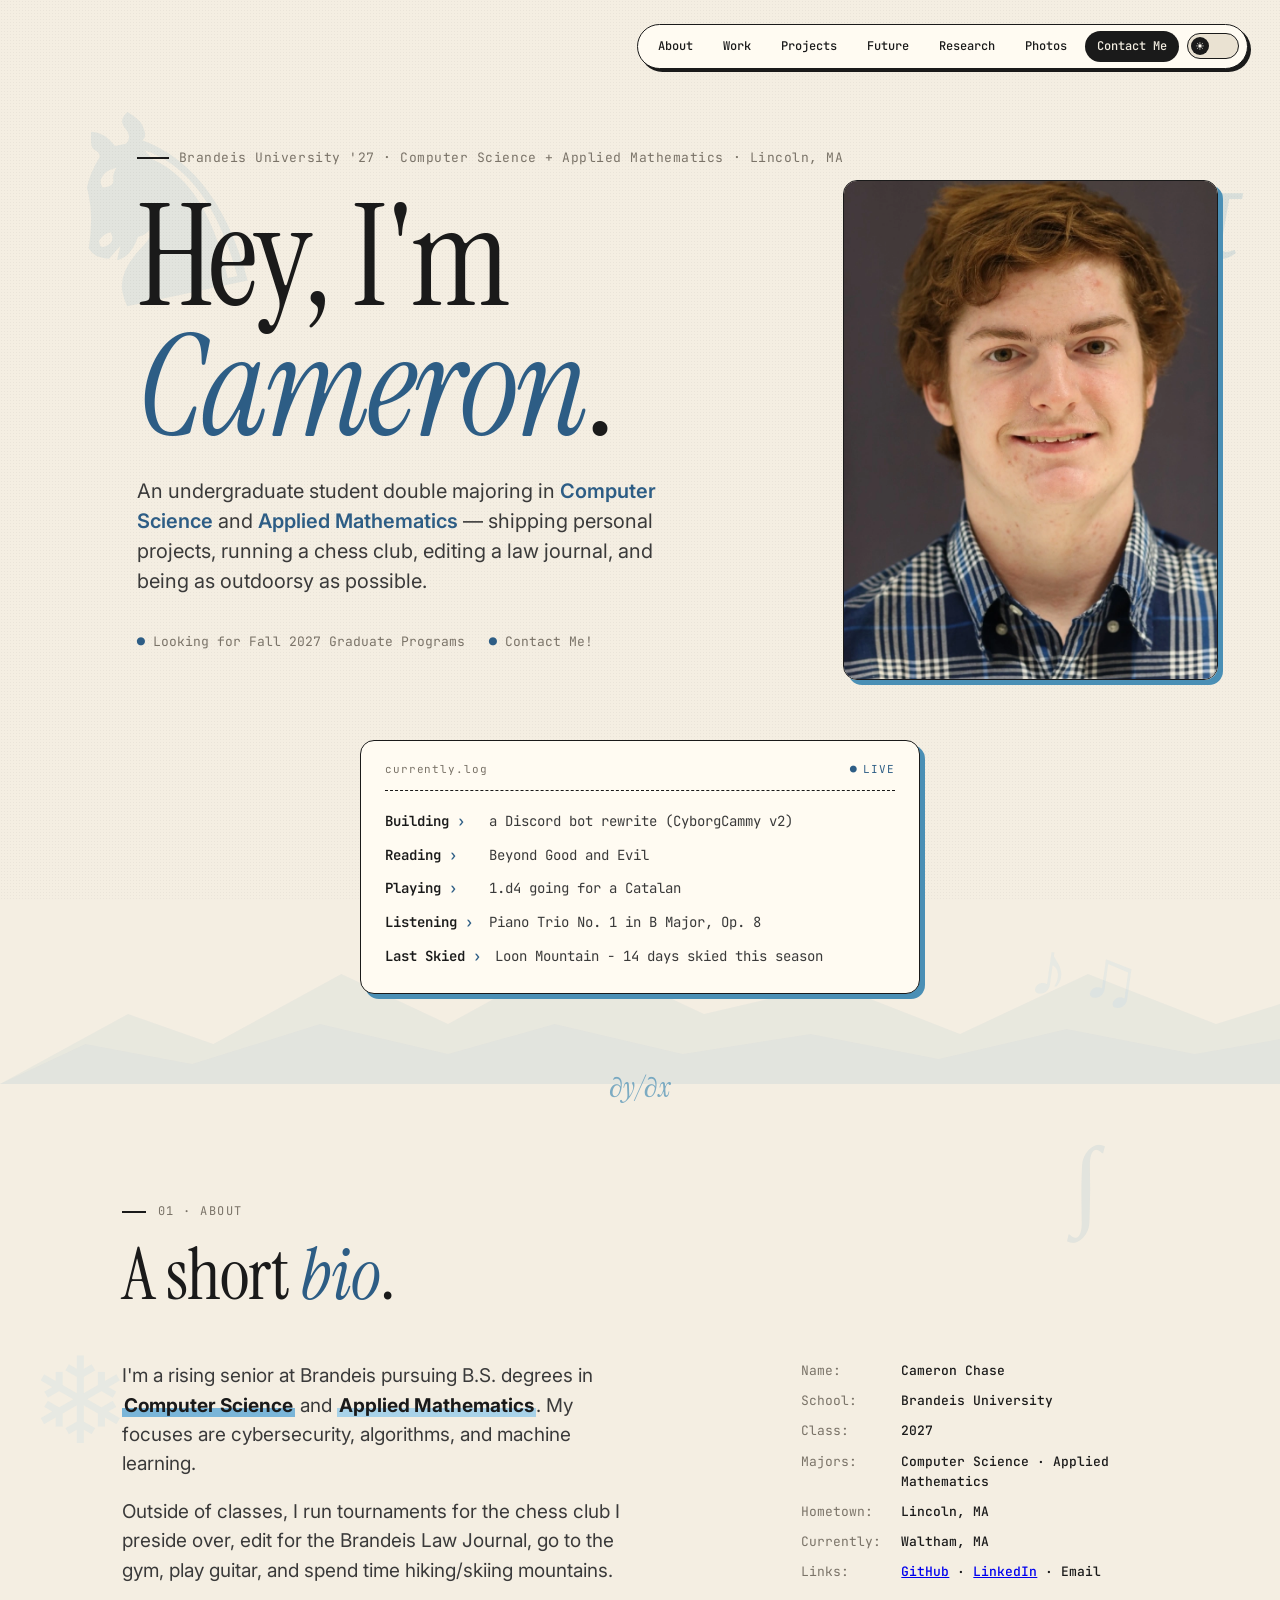
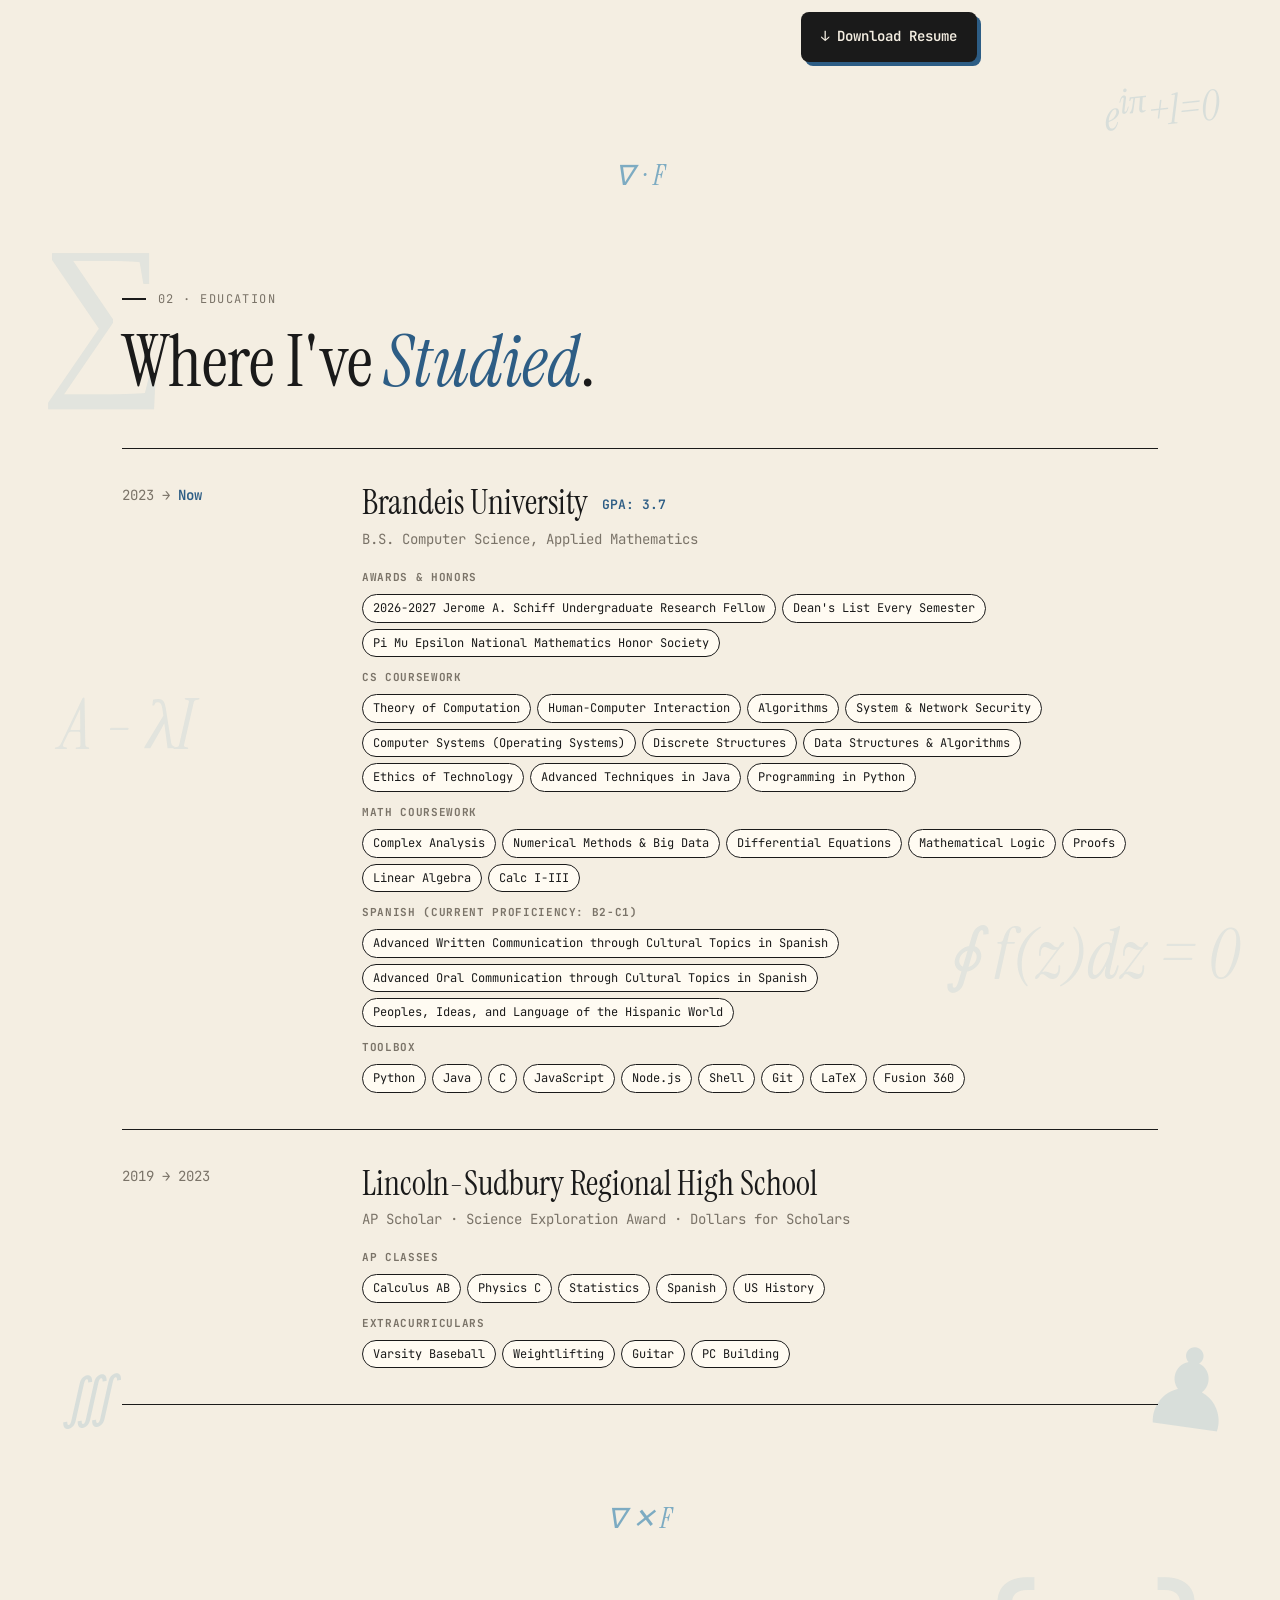
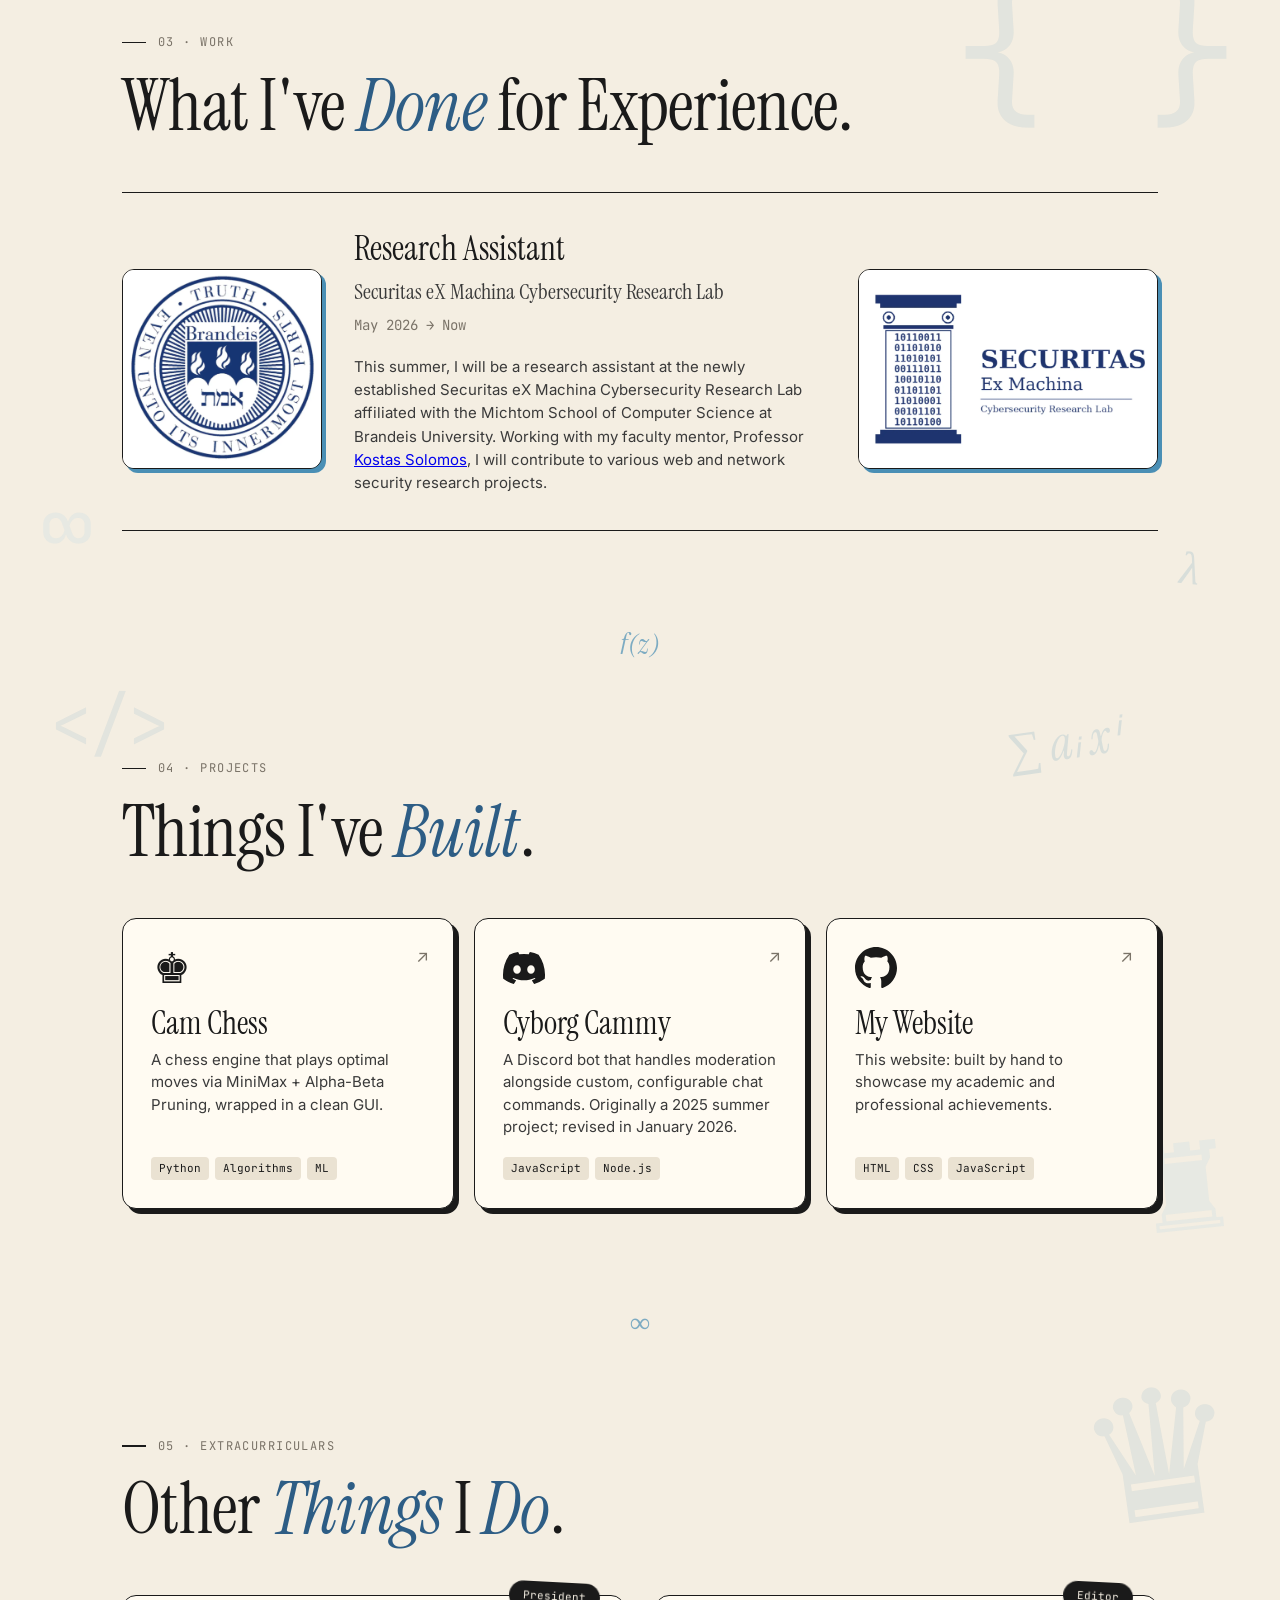
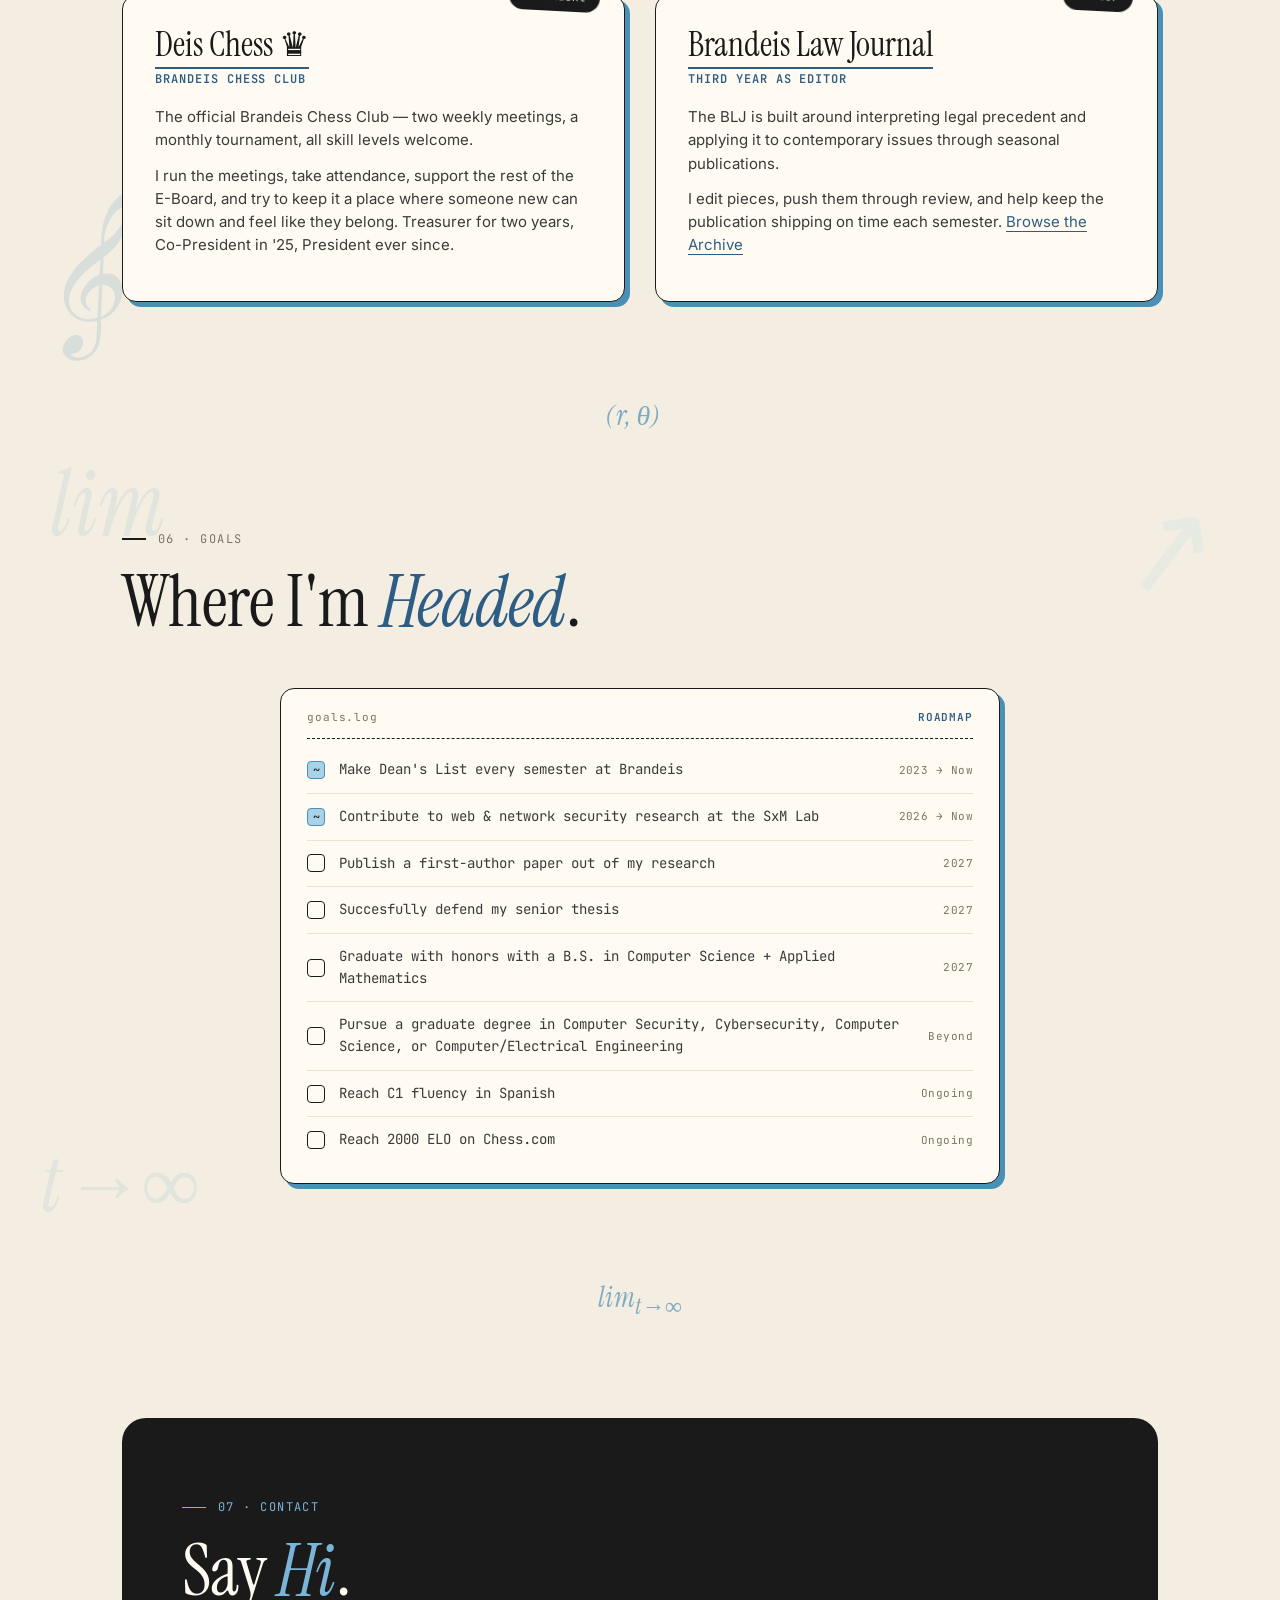
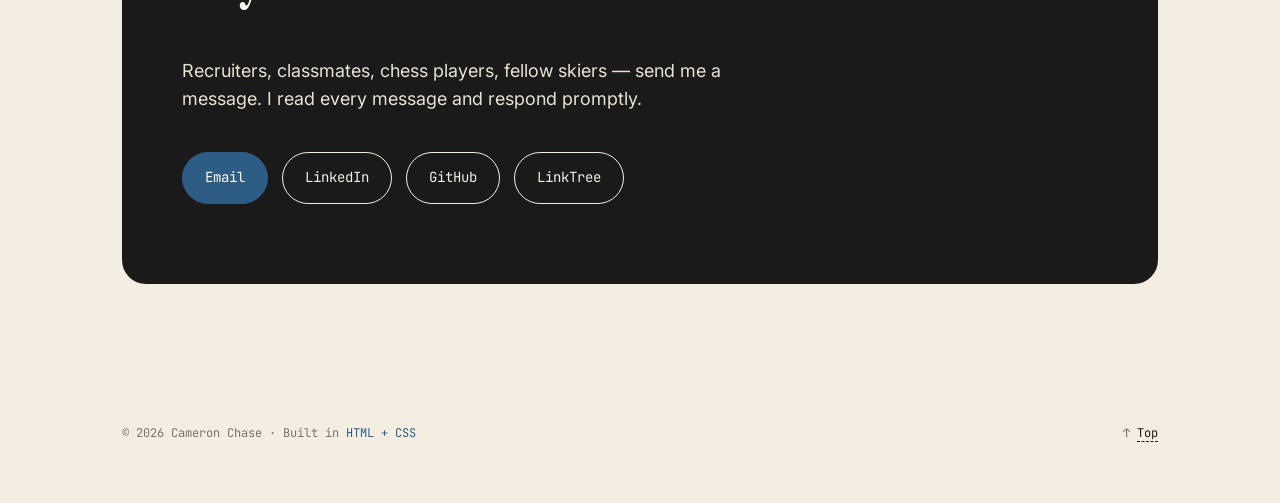
==== commit 8f461490: "Fix links, names" ====
--- a/index.html
+++ b/index.html
@@ -309,15 +309,15 @@
           <img class="work-logo" src="images/logos/Brandeis.webp" alt="Brandeis University Seal">
         </div>
         <div>
-          <div class="edu-school">Research Assistant<br><span class="sub">Securitas Ex Machina Cybersecurity Research Lab</span></div>
+          <div class="edu-school">Research Assistant<br><span class="sub">Securitas eX Machina Cybersecurity Research Lab</span></div>
           <div class="edu-meta">May 2026 &rarr; <span class="now">Now</span></div>
           <p style="color:var(--ink-soft);font-size:15px;margin-top:8px;max-width:520px">
-            This summer, I will be a research assistant at the newly established Securitas Ex Machina Cybersecurity Research Lab affiliated
-            with the Michtom School of Computer Science at Brandeis University. Working with my faculty mentor, Professor Kostas Solomos, I will
+            This summer, I will be a research assistant at the newly established Securitas eX Machina Cybersecurity Research Lab affiliated
+            with the Michtom School of Computer Science at Brandeis University. Working with my faculty mentor, Professor <a href="https://kostassolo.com/#students">Kostas Solomos</a>, I will
             contribute to various web and network security research projects.
           </p>
         </div>
-        <img class="work-photo" src="images/logos/Lab.webp" alt="Securitas Ex Machina Cybersecurity Research Lab">
+        <img class="work-photo" src="images/logos/Lab.webp" alt="Securitas eX Machina Cybersecurity Research Lab">
       </div>
     </div>
   </div>
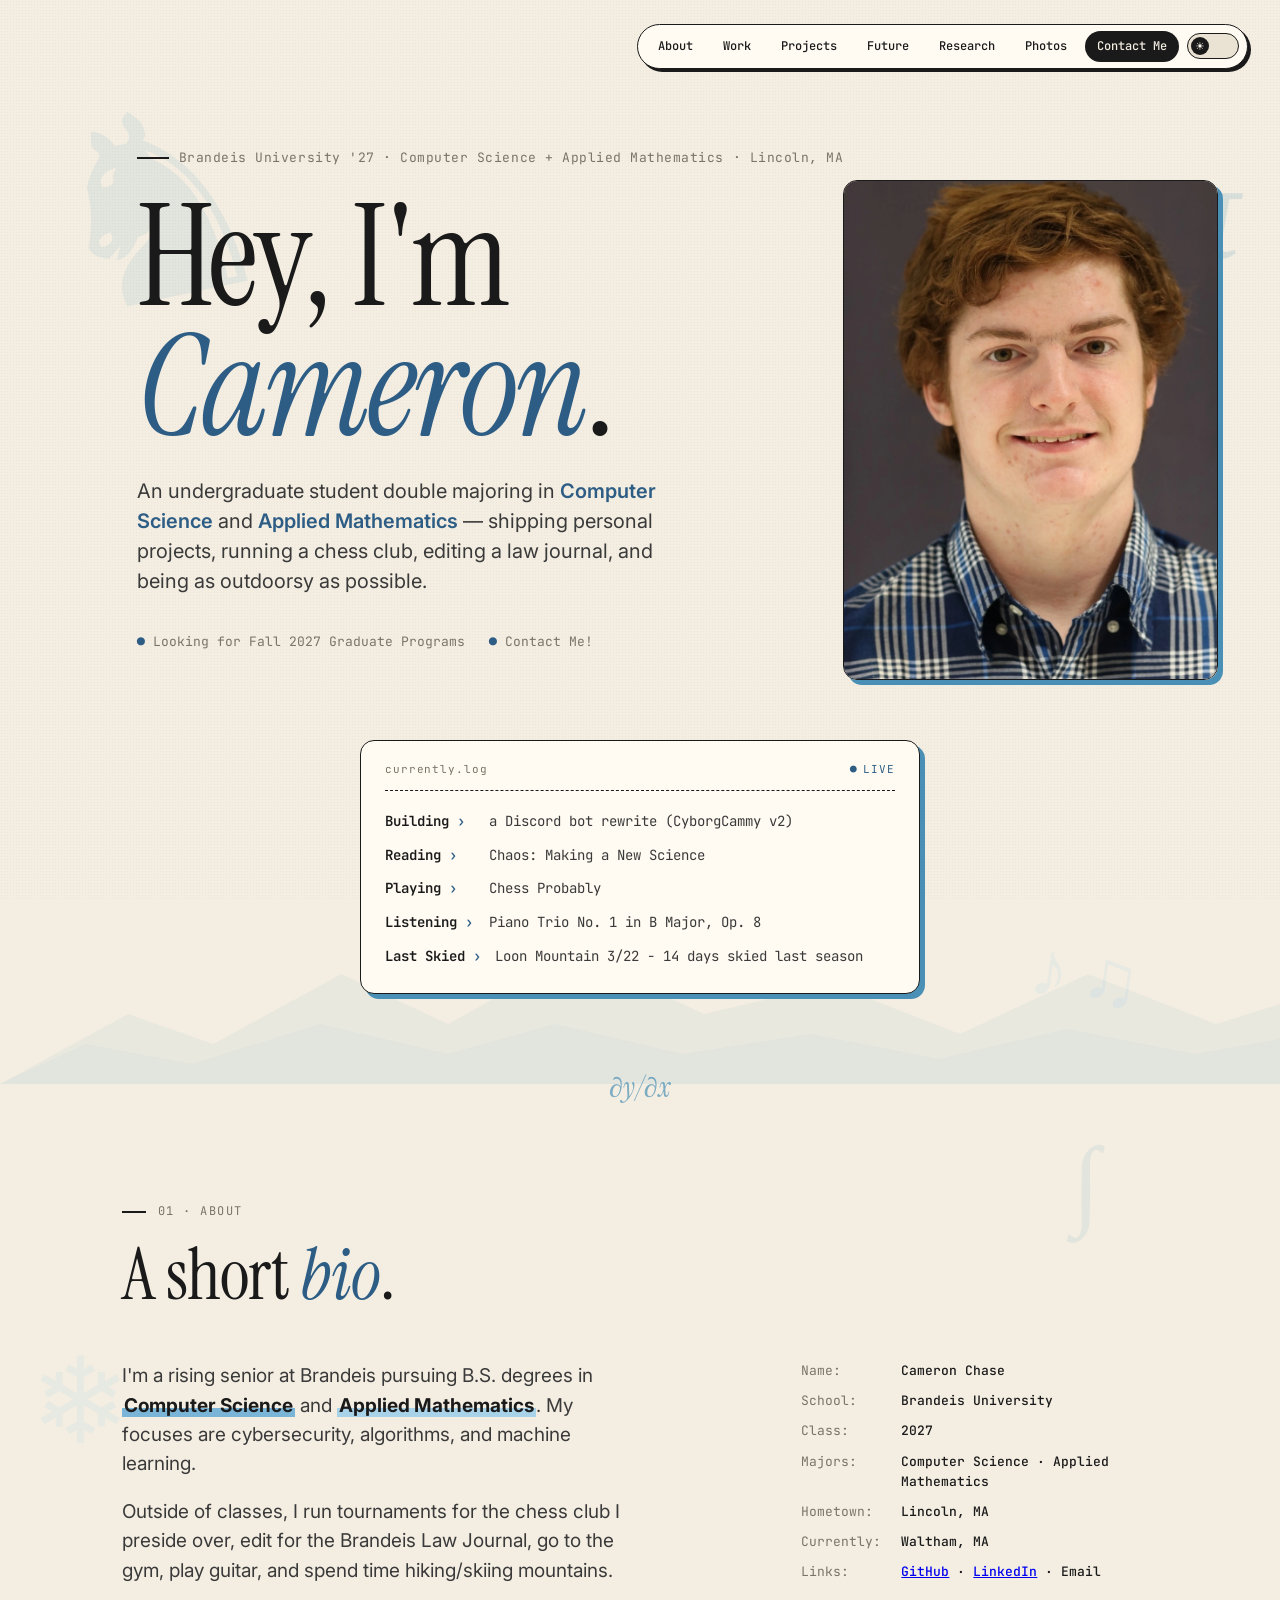
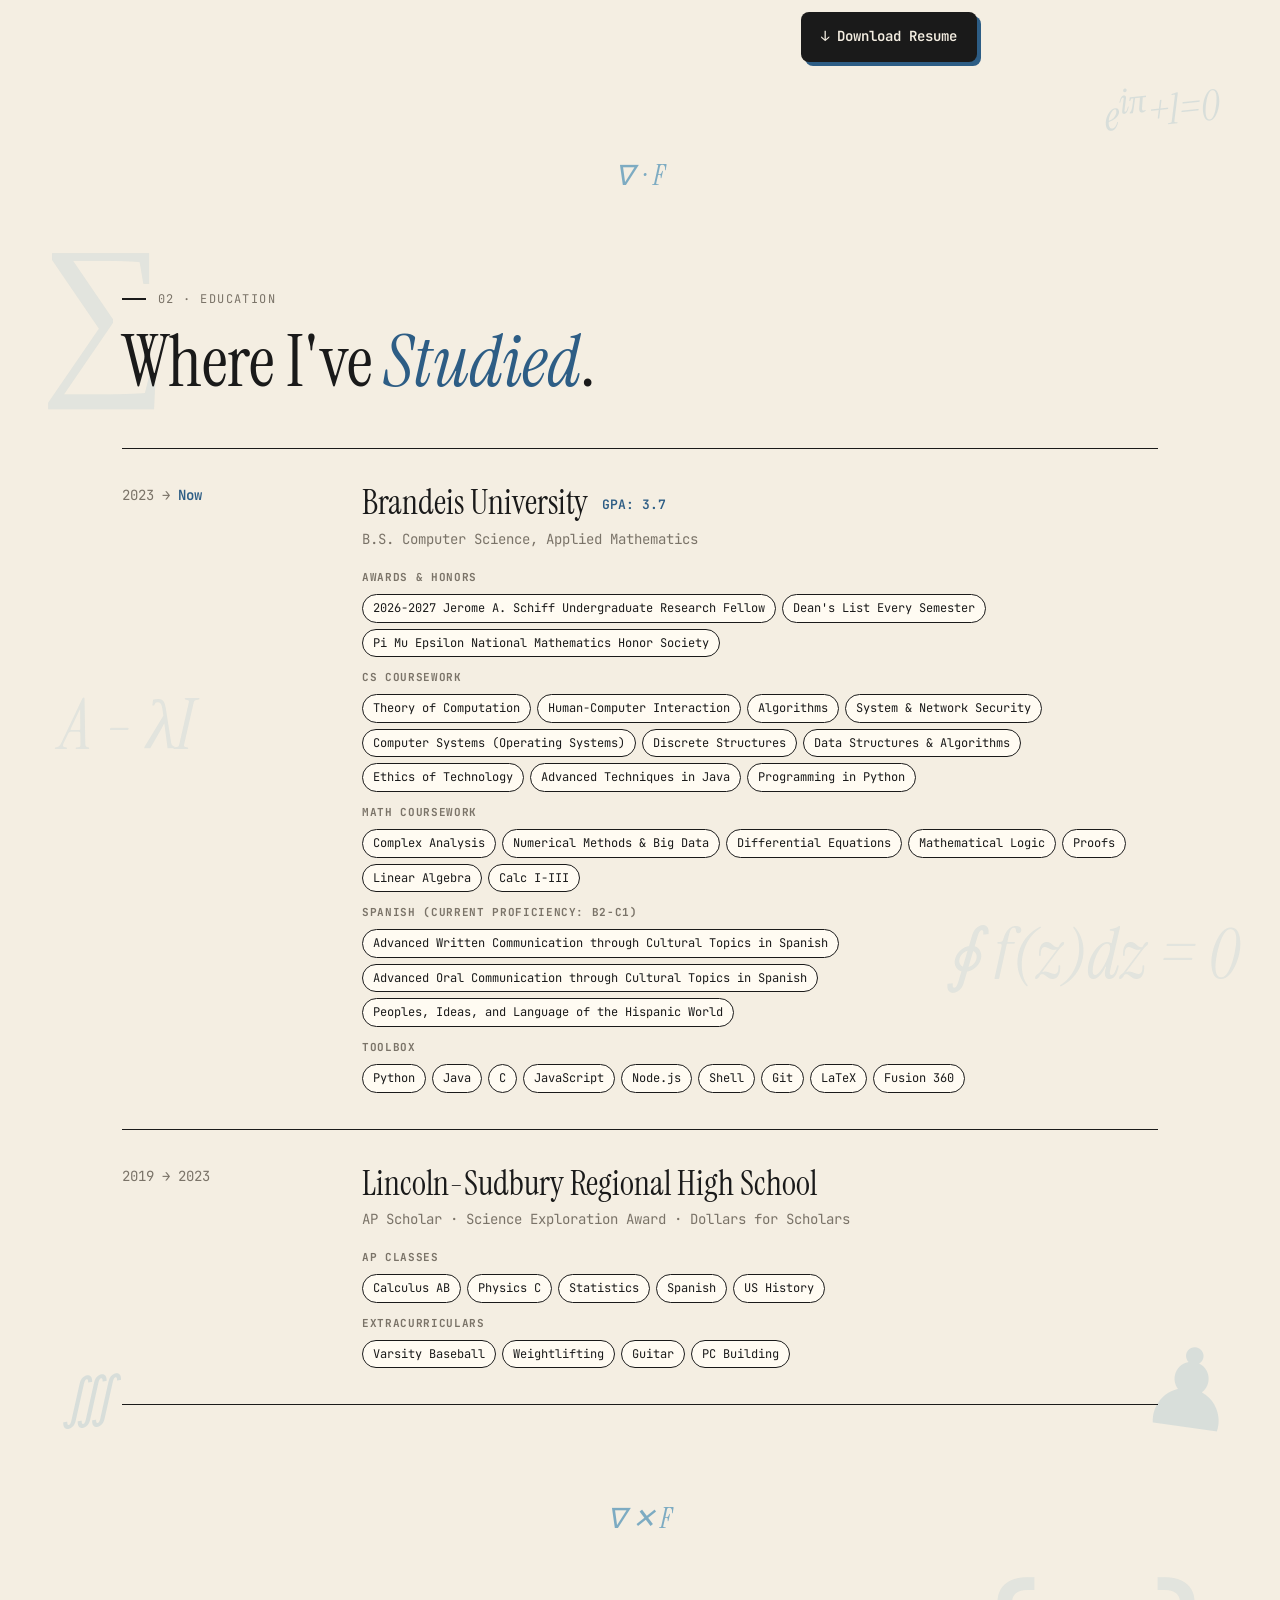
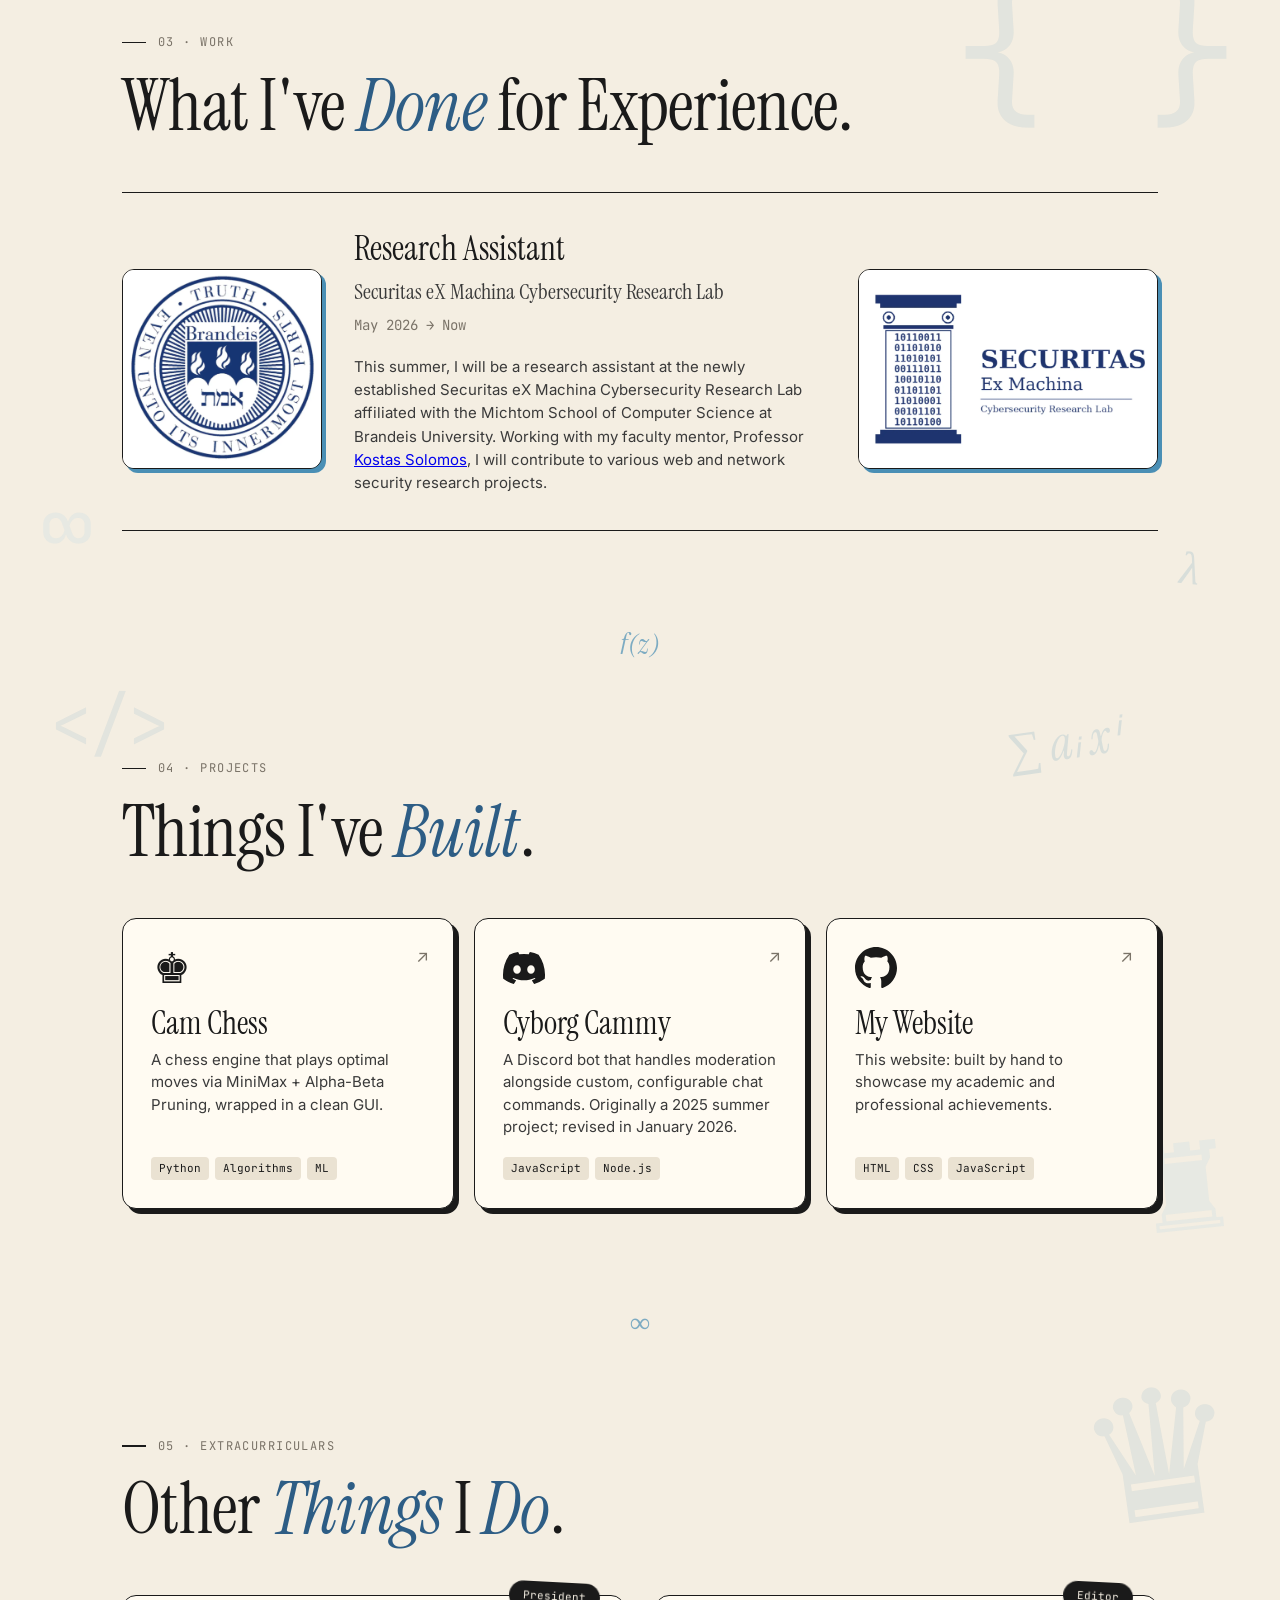
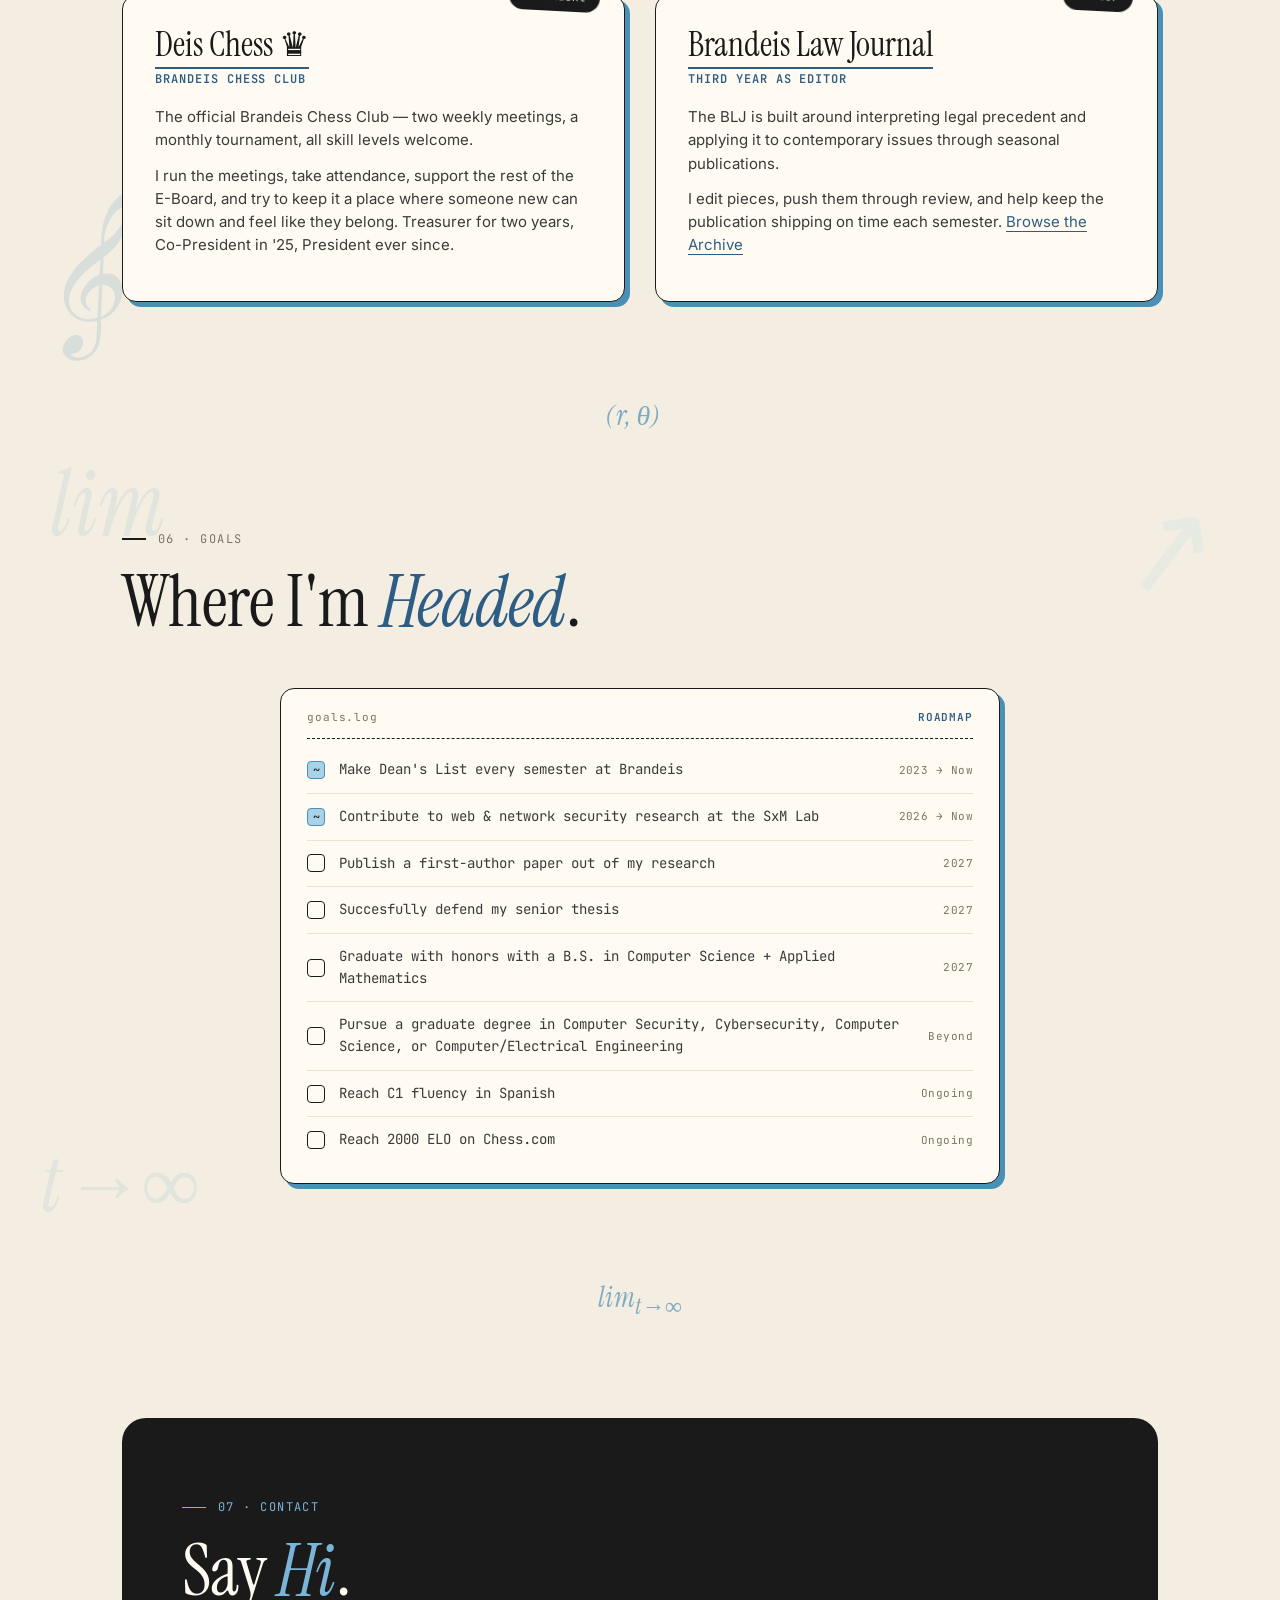
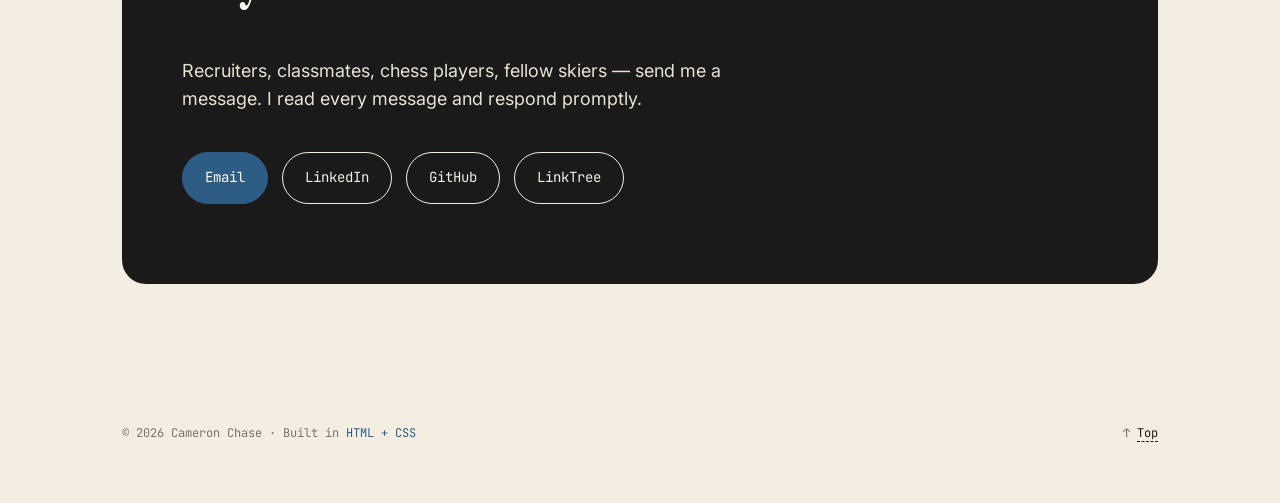
==== commit 8d79edd5: "Header update" ====
--- a/index.html
+++ b/index.html
@@ -119,10 +119,10 @@
       </div>
       <ul>
         <li><b>Building</b>a Discord bot rewrite (CyborgCammy v2)</li>
-        <li><b>Reading</b>Beyond Good and Evil</li>
-        <li><b>Playing</b>1.d4 going for a Catalan</li>
+        <li><b>Reading</b>Chaos: Making a New Science</li>
+        <li><b>Playing</b>Chess Probably</li>
         <li><b>Listening</b>Piano Trio No. 1 in B Major, Op. 8</li>
-        <li><b>Last Skied</b>Loon Mountain - 14 days skied this season</li>
+        <li><b>Last Skied</b>Loon Mountain 3/22 - 14 days skied last season</li>
       </ul>
     </div>
   </div>
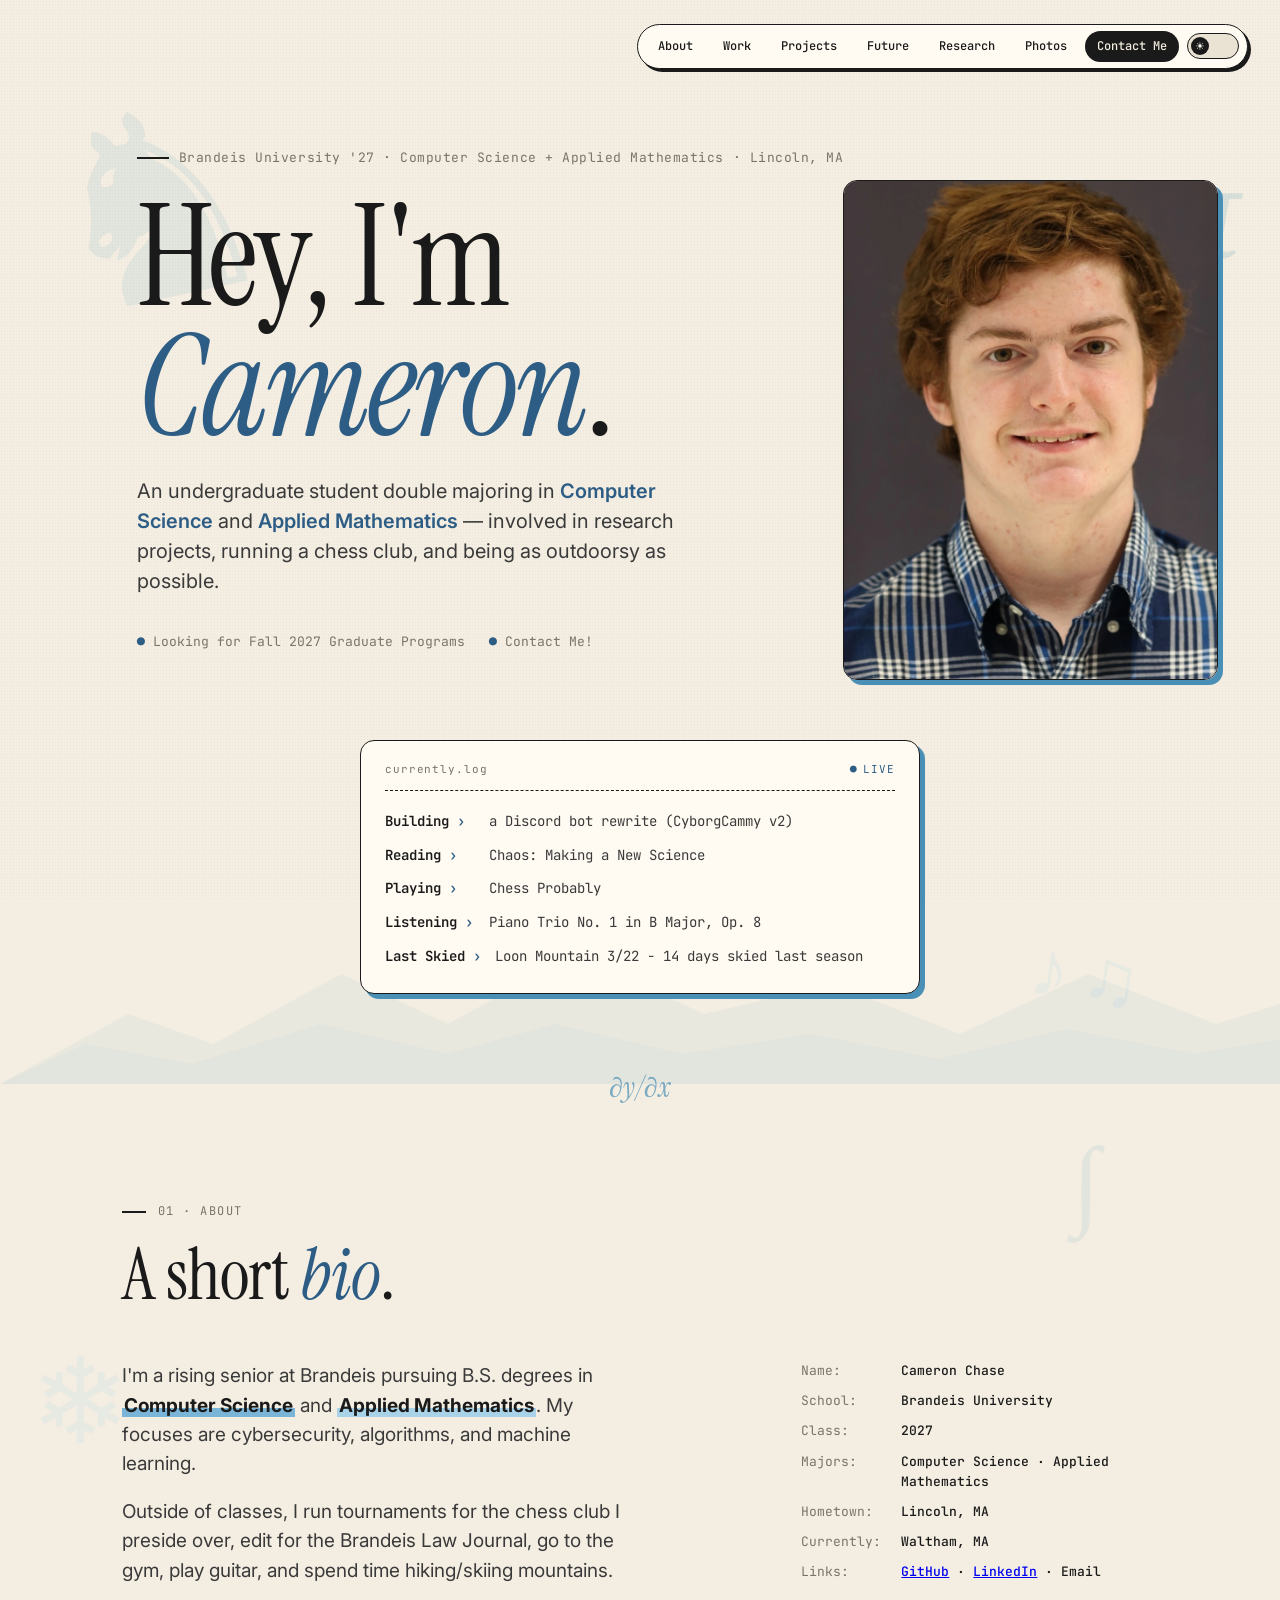
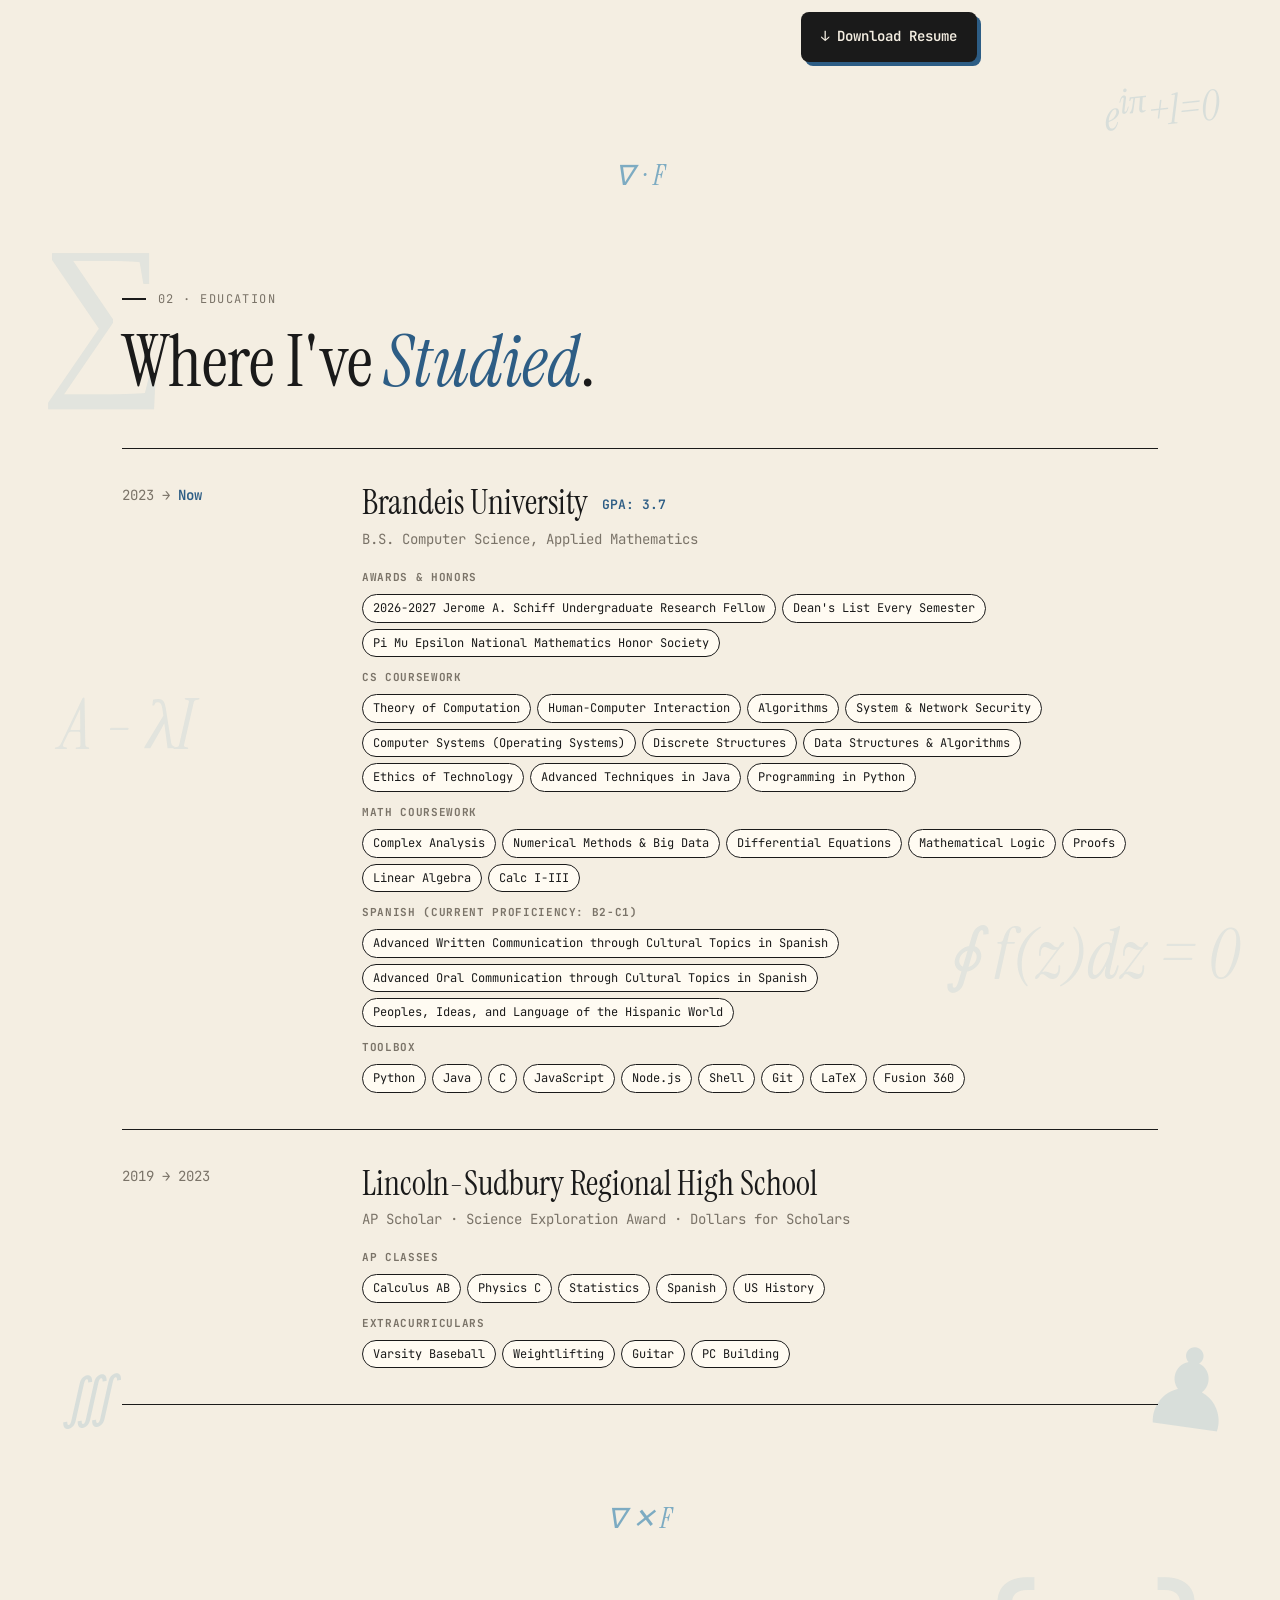
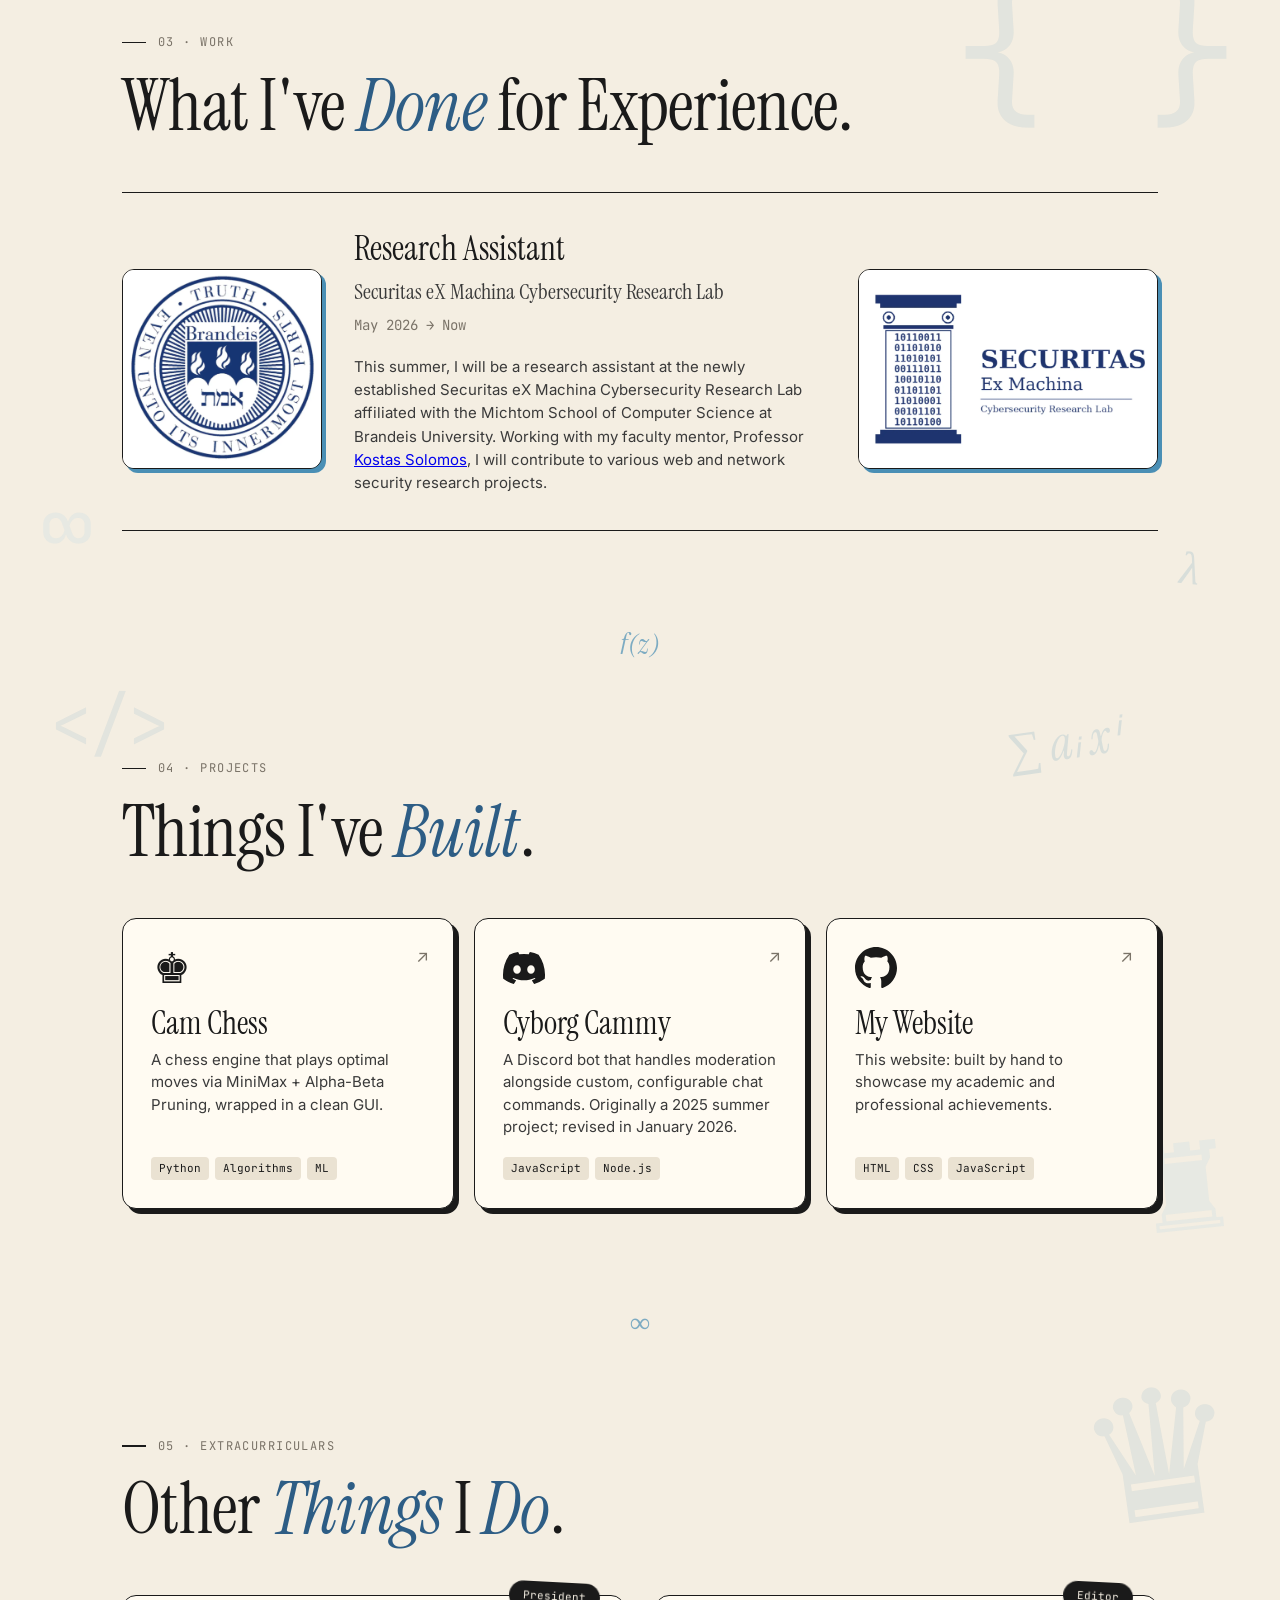
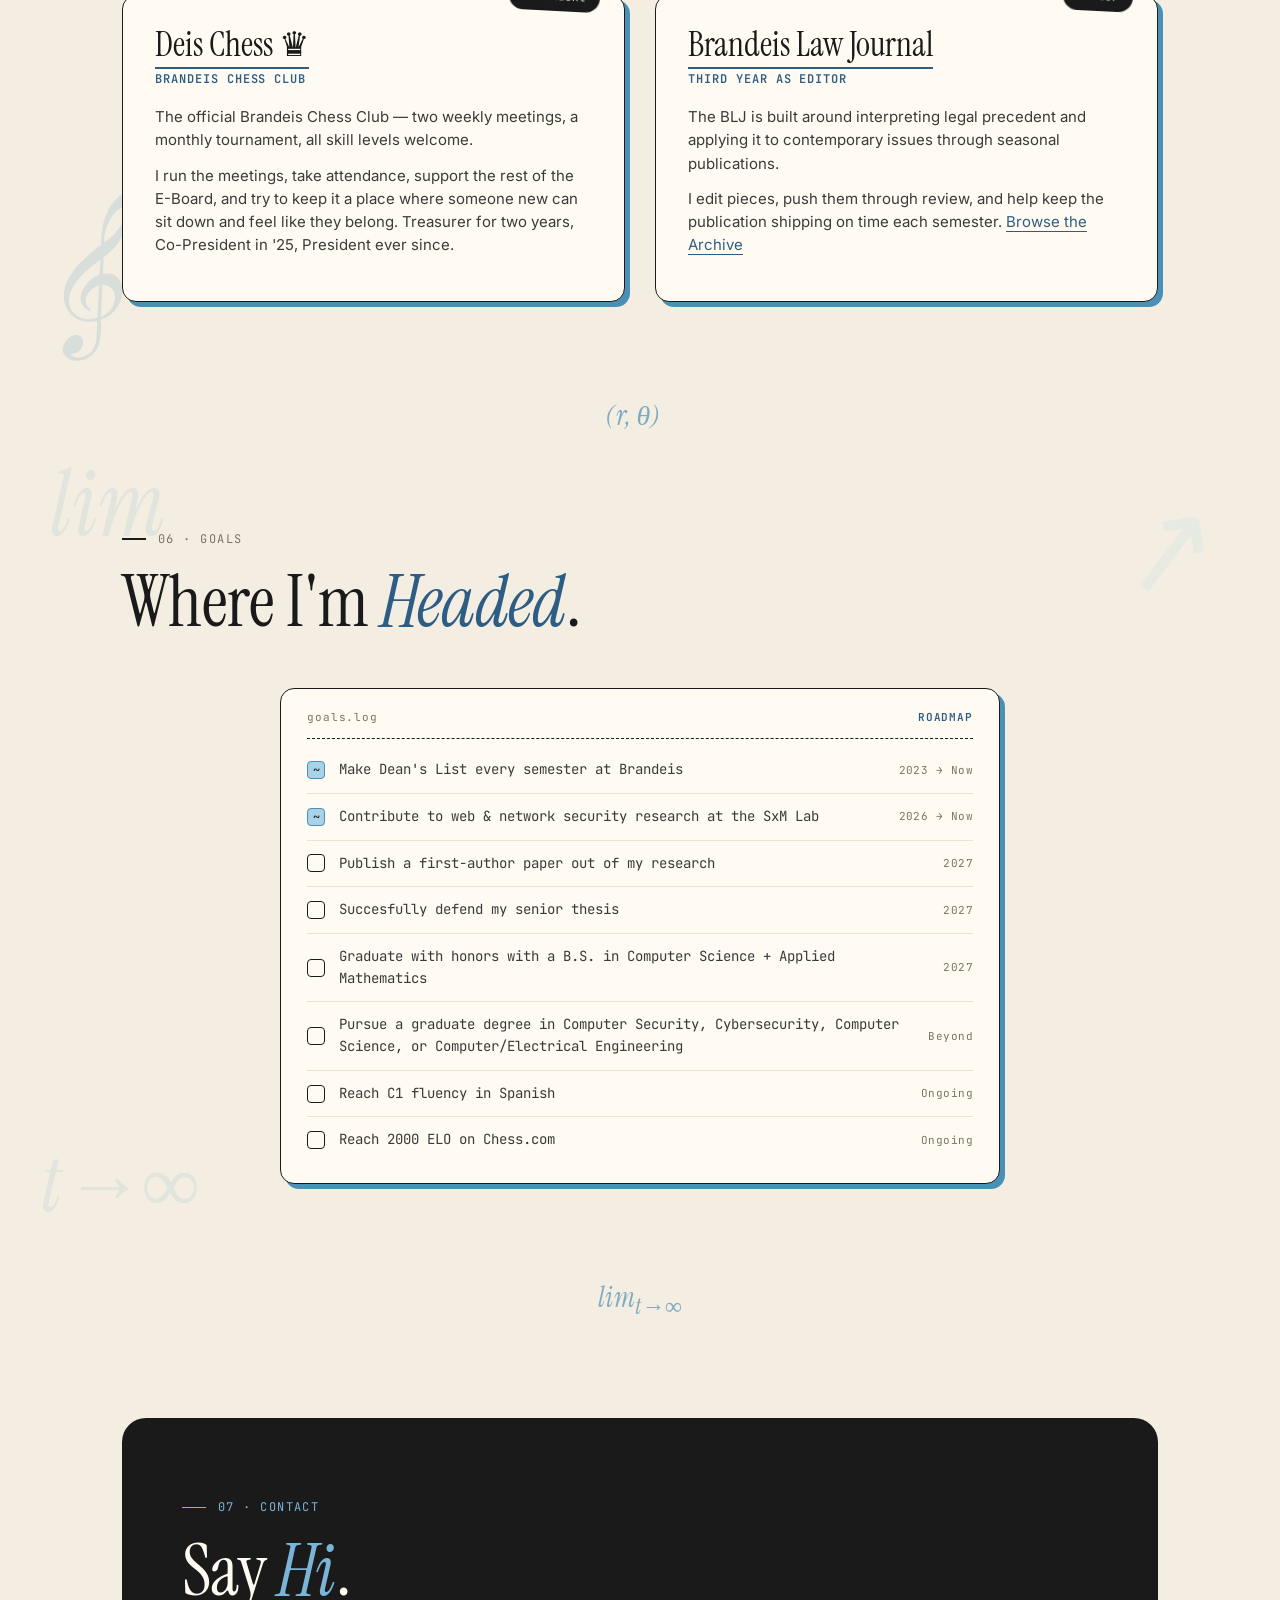
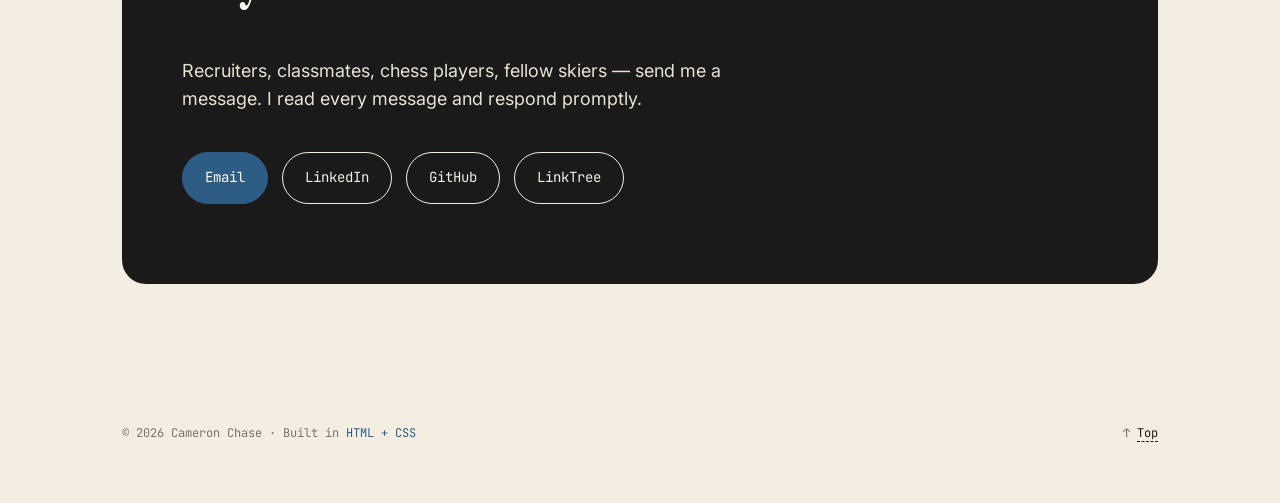
==== commit d419eb49: "Update, brandeis push" ====
--- a/index.html
+++ b/index.html
@@ -99,7 +99,7 @@
       </h1>
       <p class="tagline">
         An undergraduate student double majoring in <em>Computer Science</em> and <em>Applied Mathematics</em> —
-        shipping personal projects, running a chess club, editing a law journal, and being as outdoorsy as possible.
+        involved in research projects, running a chess club, and being as outdoorsy as possible.
       </p>
       <div class="quick">
         <span>Looking for Fall 2027 Graduate Programs</span>
